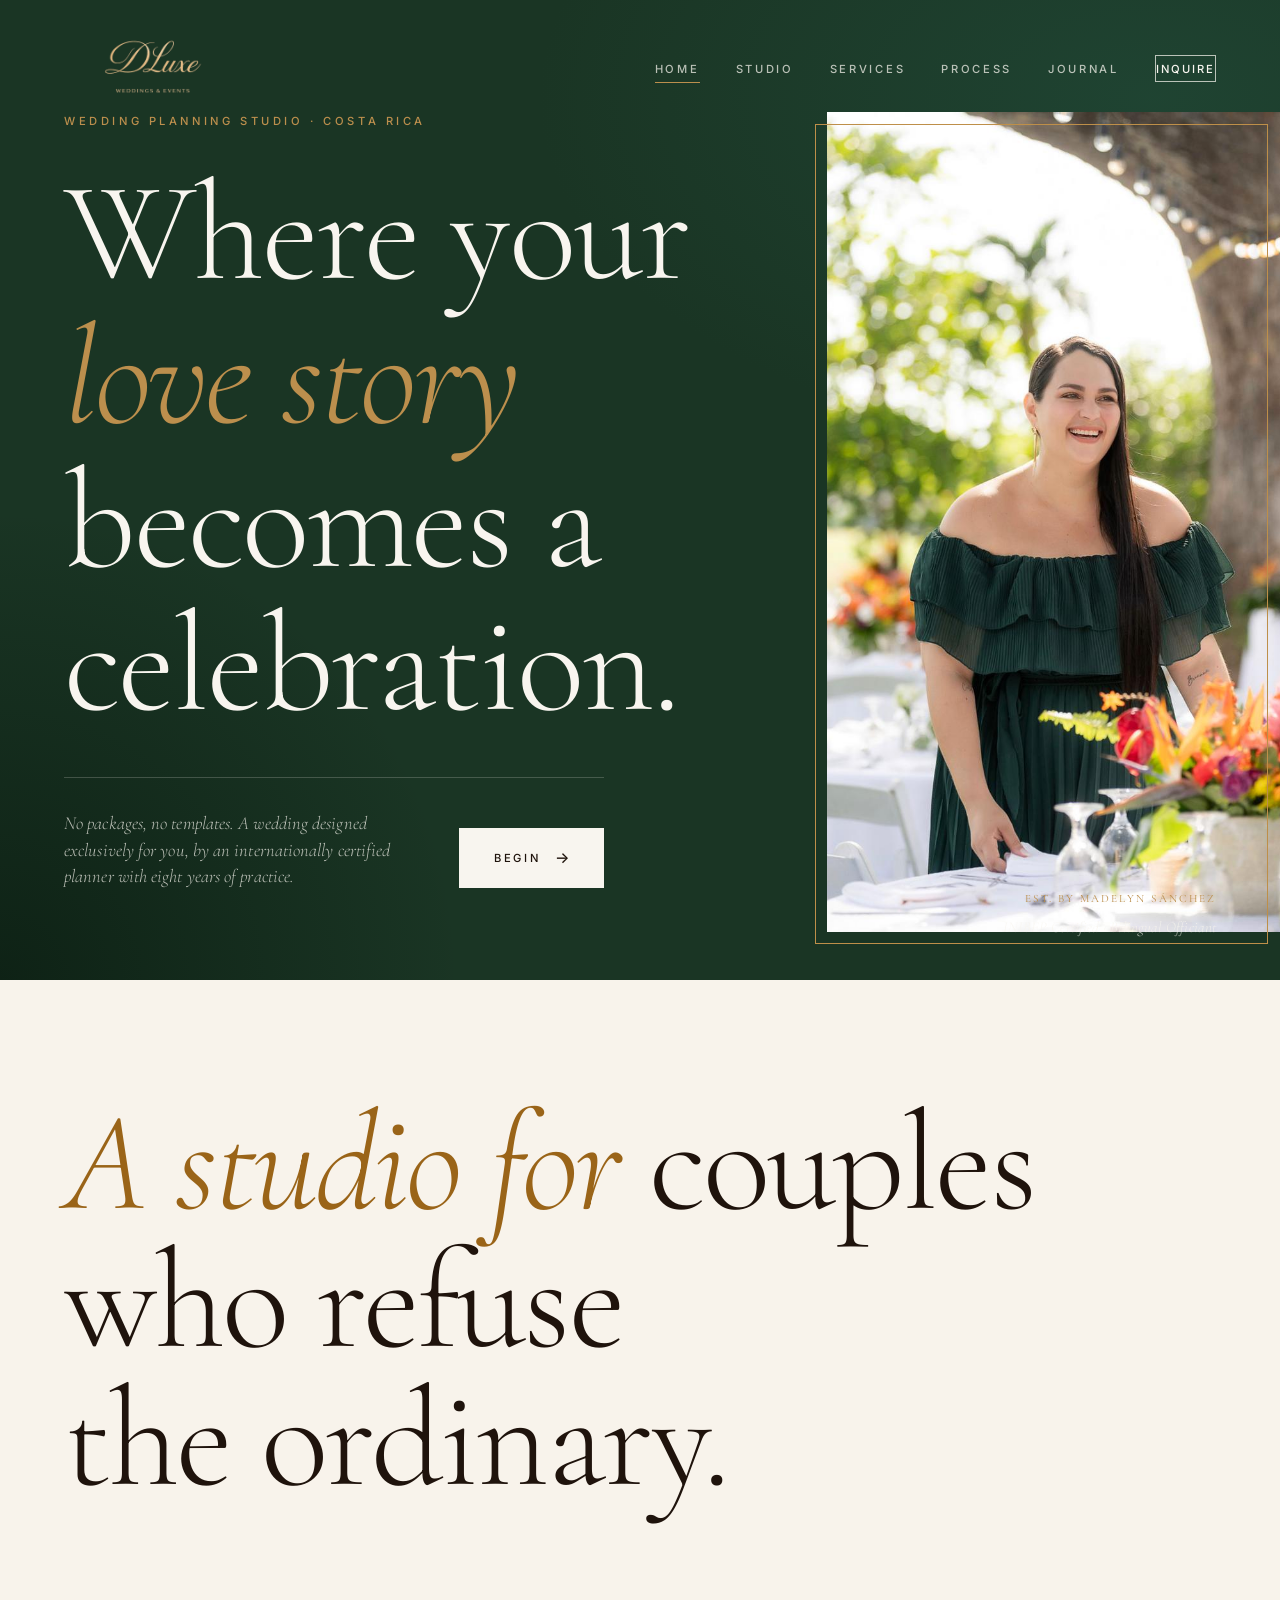
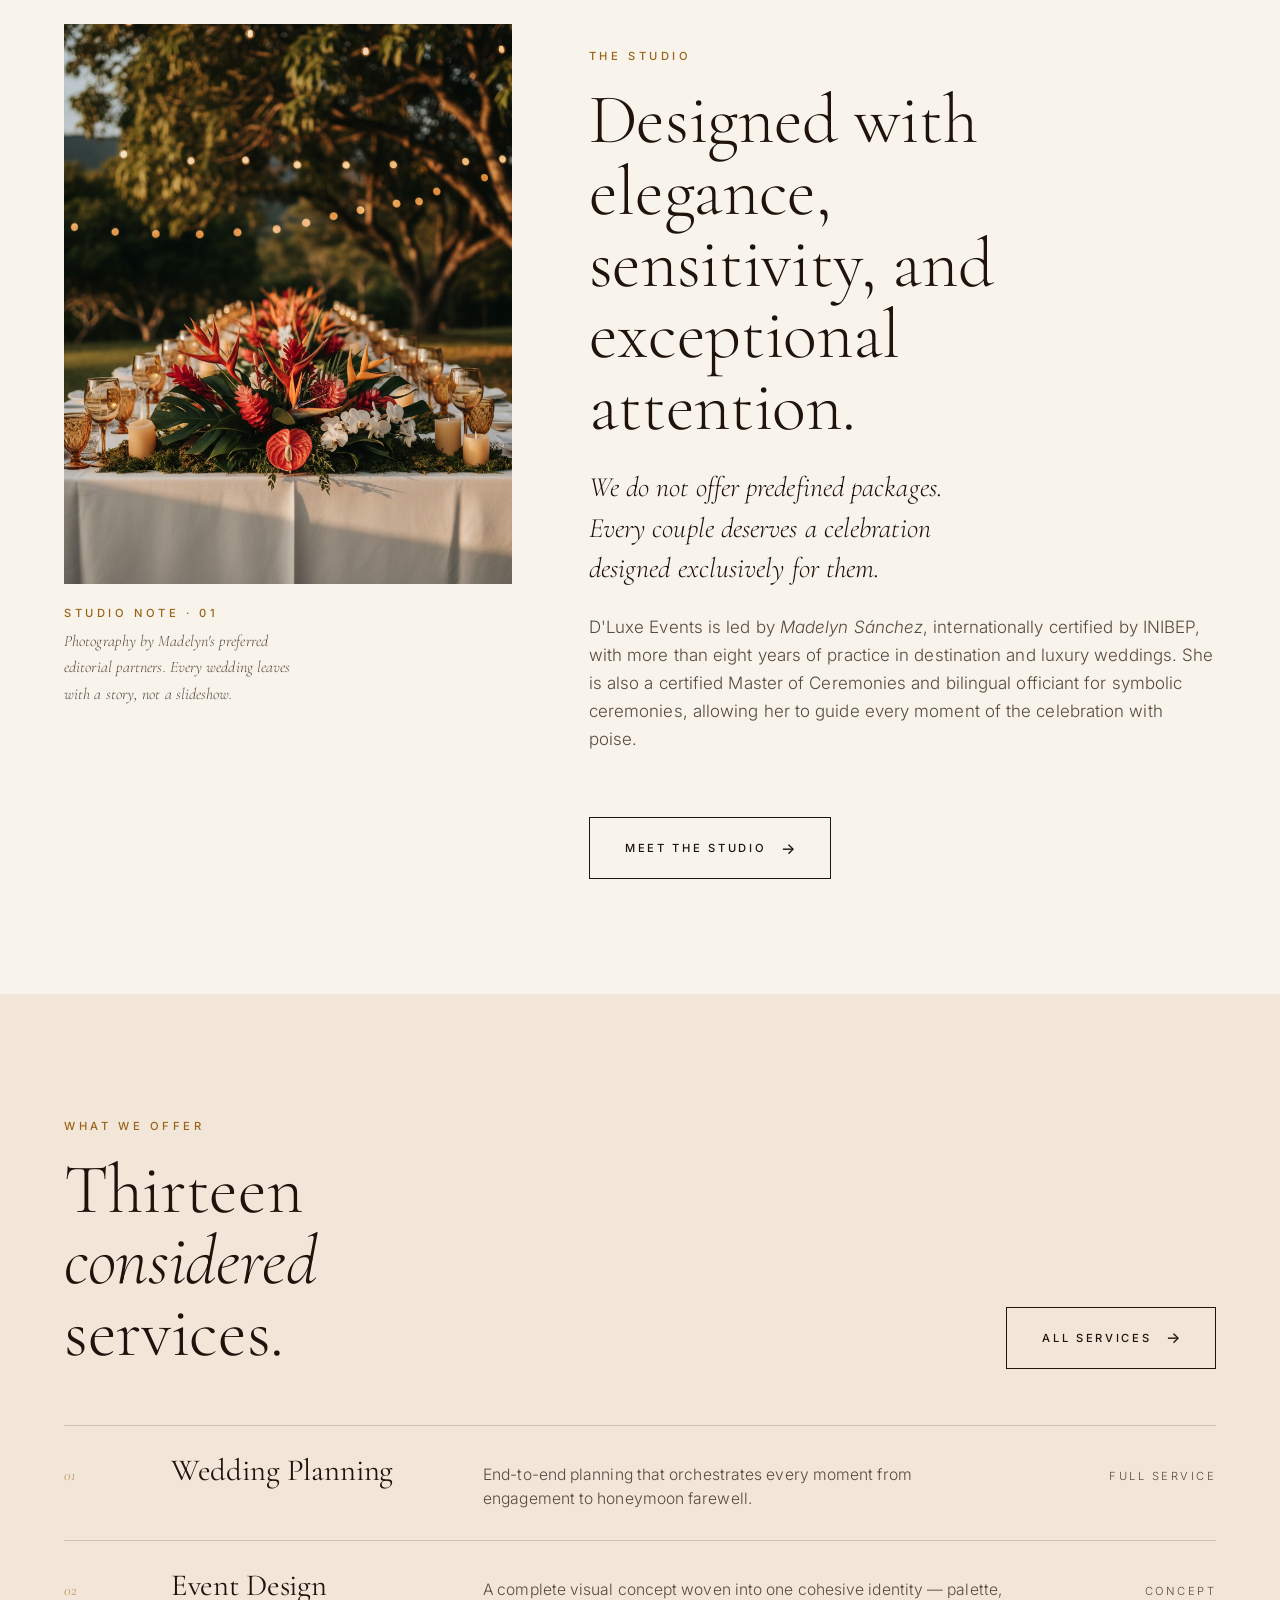
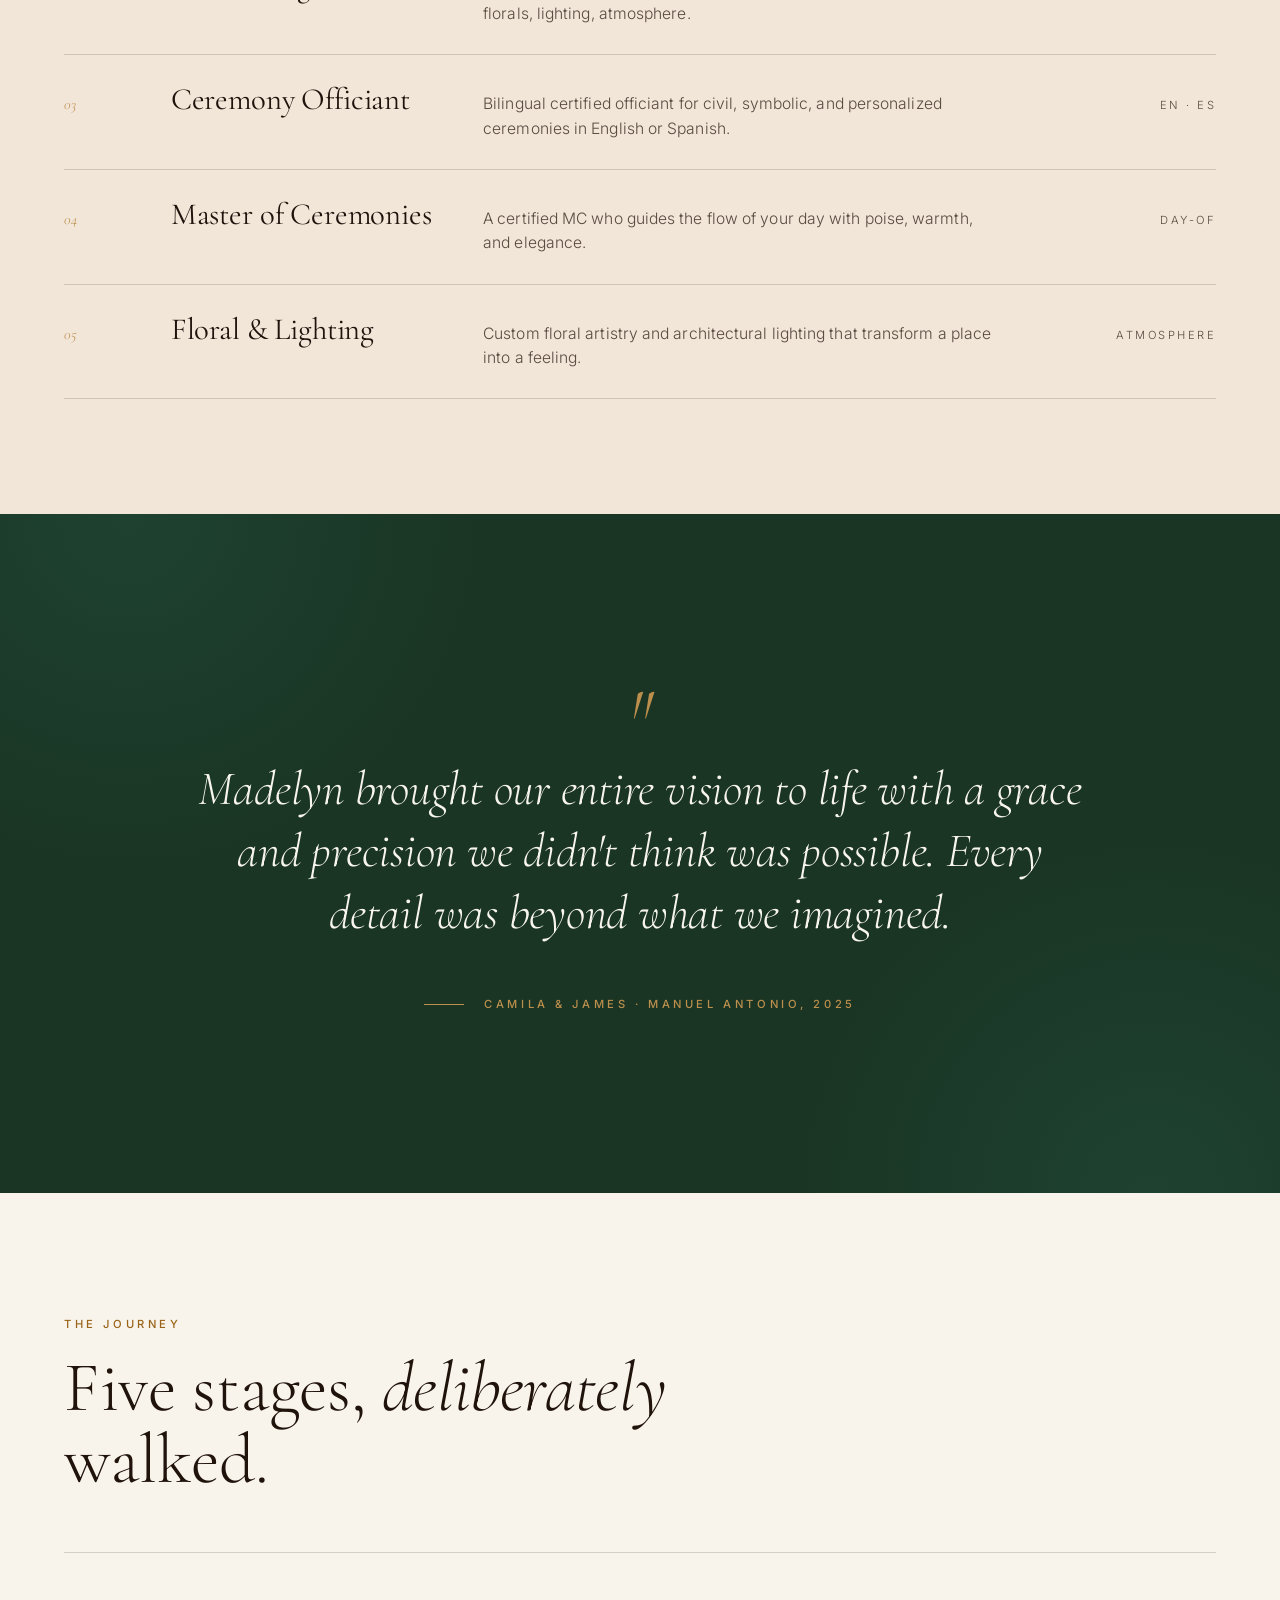
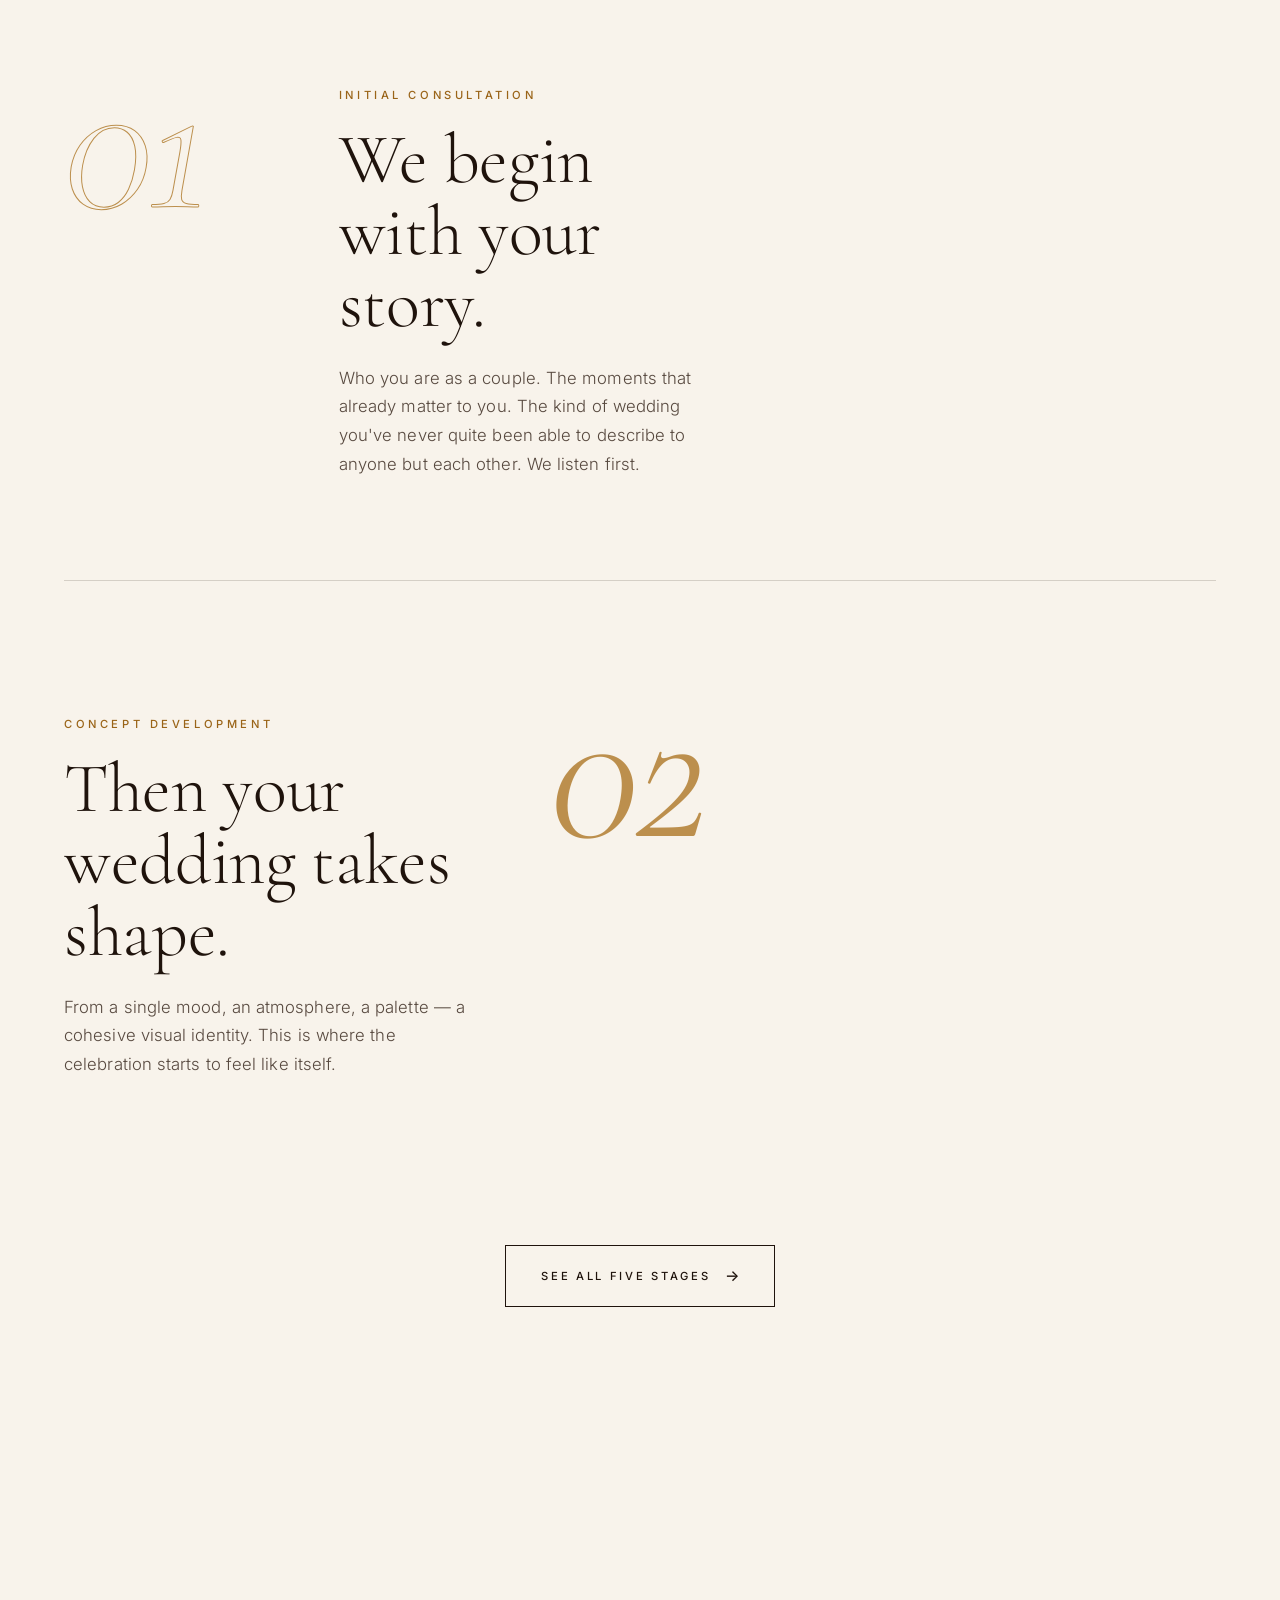
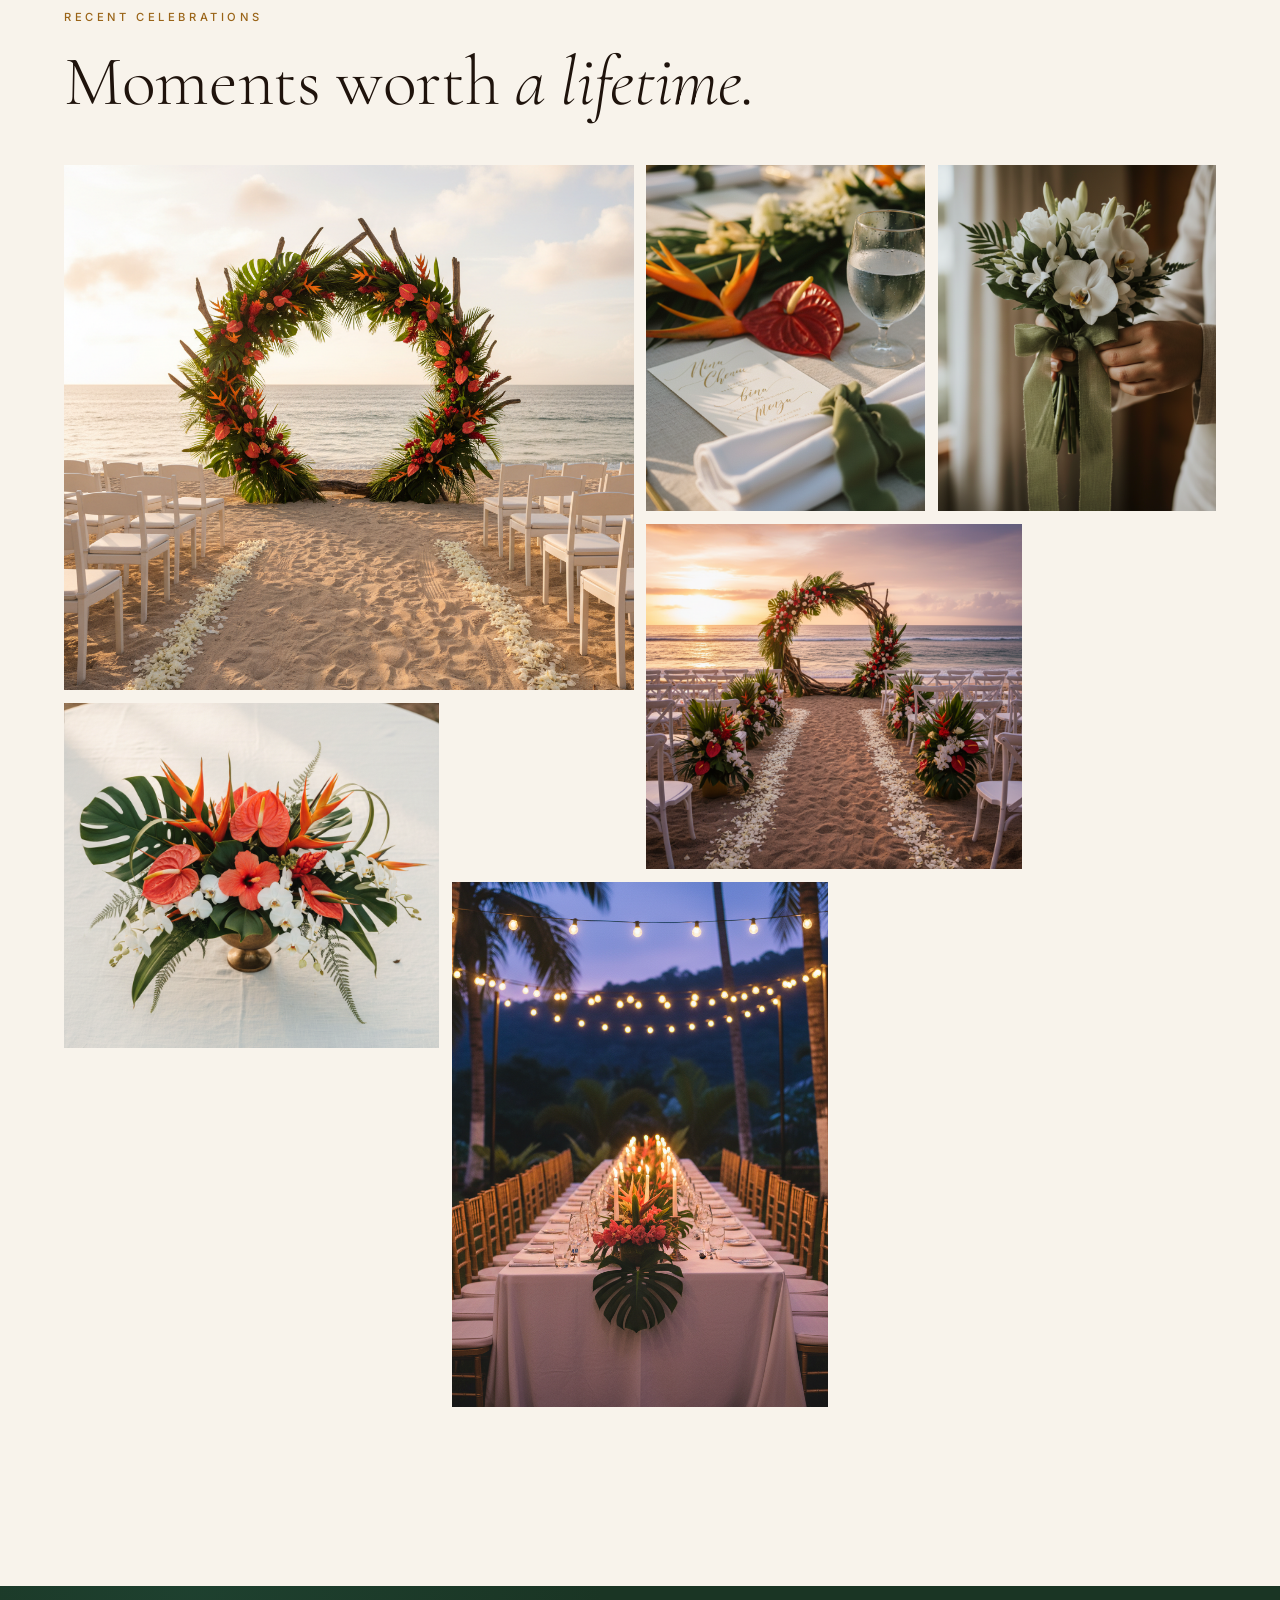
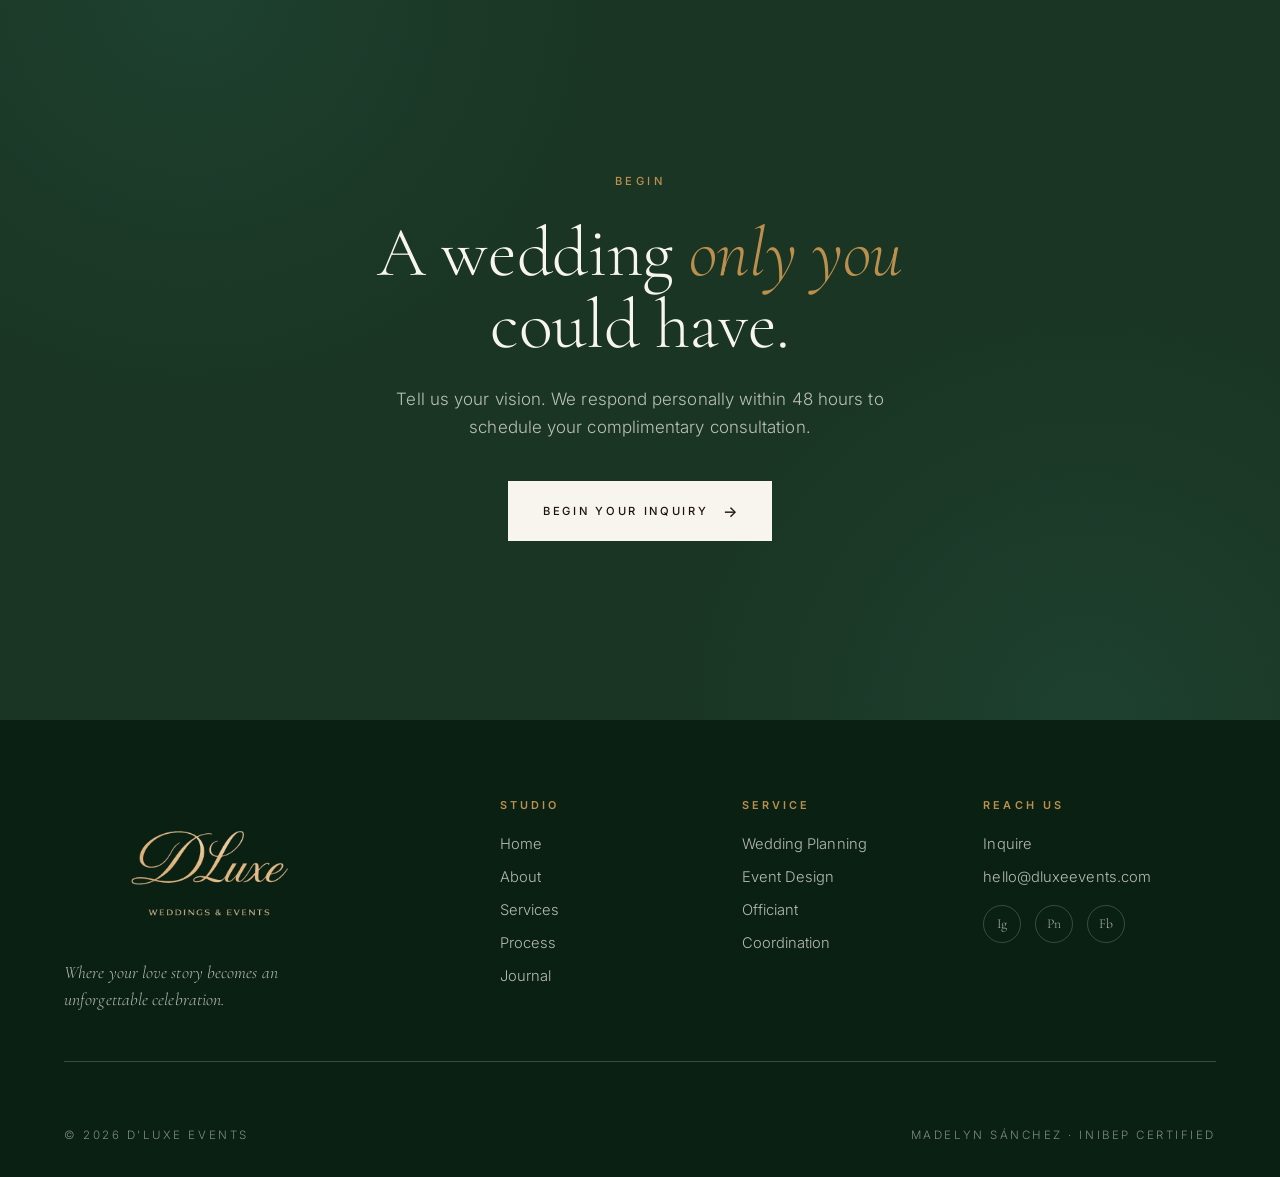
==== index.html @ 3a9f9d23 "Wire custom domain: dluxeevents.com - CNAME file directs GitHub Pages to serve at dluxeevents.com - " ====
<!DOCTYPE html>
<html lang="en">
<head>
<meta charset="UTF-8">
<meta name="viewport" content="width=device-width, initial-scale=1.0">
<title>D'Luxe Weddings & Events — A Wedding Planning Studio in Costa Rica</title>
<meta name="description" content="A bespoke wedding planning and event design studio led by Madelyn Sánchez. No packages. No templates. A celebration designed exclusively for you.">
<link rel="preconnect" href="https://fonts.googleapis.com">
<link rel="preconnect" href="https://fonts.gstatic.com" crossorigin>
<link href="https://fonts.googleapis.com/css2?family=Cormorant+Garamond:ital,wght@0,300;0,400;0,500;1,300;1,400;1,500&family=Inter:wght@300;400;500;600&display=swap" rel="stylesheet">
<link rel="stylesheet" href="assets/css/style.css">
<link rel="icon" type="image/png" href="assets/images/dluxe-icon-transparent.png">
<link rel="apple-touch-icon" href="assets/images/dluxe-icon-transparent.png">

<link rel="canonical" href="https://dluxeevents.com/">
<link rel="alternate" type="application/rss+xml" title="D'Luxe Weddings &amp; Events — Journal" href="feed.xml">

<meta property="og:type" content="website">
<meta property="og:site_name" content="D'Luxe Weddings & Events">
<meta property="og:title" content="D'Luxe Weddings & Events — Luxury Wedding Planning in Costa Rica">
<meta property="og:description" content="A bespoke wedding planning and event design studio in Costa Rica, led by Madelyn Sánchez. No packages. No templates. A celebration designed exclusively for you.">
<meta property="og:url" content="https://dluxeevents.com/">
<meta property="og:image" content="https://dluxeevents.com/assets/images/dluxe-mosaic-a-arch-wide.png">
<meta property="og:locale" content="en_US">

<meta name="twitter:card" content="summary_large_image">
<meta name="twitter:title" content="D'Luxe Weddings & Events — Costa Rica">
<meta name="twitter:description" content="A bespoke wedding planning and event design studio in Costa Rica, led by Madelyn Sánchez.">
<meta name="twitter:image" content="https://dluxeevents.com/assets/images/dluxe-mosaic-a-arch-wide.png">

<script type="application/ld+json">
{
  "@context": "https://schema.org",
  "@graph": [
    {
      "@type": ["Organization", "ProfessionalService"],
      "@id": "https://dluxeevents.com/#organization",
      "name": "D'Luxe Weddings & Events",
      "alternateName": "D'Luxe Events",
      "url": "https://dluxeevents.com/",
      "logo": {"@type": "ImageObject", "url": "https://dluxeevents.com/assets/images/dluxe-logo-transparent.png"},
      "image": "https://dluxeevents.com/assets/images/dluxe-mosaic-a-arch-wide.png",
      "description": "A luxury wedding planning and event design studio in Costa Rica, led by Madelyn Sánchez, internationally certified by INIBEP. Bespoke weddings designed individually.",
      "email": "hello@dluxeevents.com",
      "areaServed": [
        {"@type": "Country", "name": "Costa Rica"},
        {"@type": "Place", "name": "Manuel Antonio"},
        {"@type": "Place", "name": "Santa Teresa"},
        {"@type": "Place", "name": "Nosara"},
        {"@type": "Place", "name": "Tamarindo"},
        {"@type": "Place", "name": "Papagayo Peninsula"}
      ],
      "knowsLanguage": ["en", "es"],
      "founder": {"@id": "https://dluxeevents.com/about.html#madelyn"},
      "hasOfferCatalog": {
        "@type": "OfferCatalog",
        "name": "Wedding Services",
        "itemListElement": [
          {"@type": "Offer", "itemOffered": {"@type": "Service", "name": "Wedding Planning"}},
          {"@type": "Offer", "itemOffered": {"@type": "Service", "name": "Event Design"}},
          {"@type": "Offer", "itemOffered": {"@type": "Service", "name": "Ceremony Officiant", "availableLanguage": ["en", "es"]}},
          {"@type": "Offer", "itemOffered": {"@type": "Service", "name": "Master of Ceremonies"}},
          {"@type": "Offer", "itemOffered": {"@type": "Service", "name": "Floral Design"}},
          {"@type": "Offer", "itemOffered": {"@type": "Service", "name": "Lighting Design"}},
          {"@type": "Offer", "itemOffered": {"@type": "Service", "name": "Wedding Coordination"}}
        ]
      }
    },
    {
      "@type": "WebSite",
      "@id": "https://dluxeevents.com/#website",
      "url": "https://dluxeevents.com/",
      "name": "D'Luxe Weddings & Events",
      "publisher": {"@id": "https://dluxeevents.com/#organization"},
      "inLanguage": "en"
    },
    {
      "@type": "WebPage",
      "@id": "https://dluxeevents.com/#webpage",
      "url": "https://dluxeevents.com/",
      "name": "D'Luxe Weddings & Events — Luxury Wedding Planning in Costa Rica",
      "isPartOf": {"@id": "https://dluxeevents.com/#website"},
      "about": {"@id": "https://dluxeevents.com/#organization"},
      "primaryImageOfPage": "https://dluxeevents.com/assets/images/Madelyn%20at%20wedding.jpeg",
      "inLanguage": "en"
    }
  ]
}
</script>
</head>
<body>

<nav class="nav on-dark">
  <a href="index.html" class="brand" aria-label="D'Luxe Weddings &amp; Events — Home"><img src="assets/images/dluxe-logo-transparent.png" alt="D'Luxe Weddings &amp; Events"></a>
  <button class="nav-toggle" aria-label="Menu"><span></span><span></span><span></span></button>
  <ul class="nav-links">
    <li><a href="index.html" class="active">Home</a></li>
    <li><a href="about.html">Studio</a></li>
    <li><a href="services.html">Services</a></li>
    <li><a href="process.html">Process</a></li>
    <li><a href="journal/">Journal</a></li>
    <li><a href="contact.html" class="nav-cta">Inquire</a></li>
  </ul>
</nav>

<!-- ============== HERO ============== -->
<header class="hero">
  <div class="wrap hero-grid">
    <div class="hero-copy">
      <span class="eyebrow">Wedding Planning Studio · Costa Rica</span>
      <h1>Where your <span class="it">love story</span> becomes a celebration.</h1>
      <div class="hero-foot">
        <p class="lede">No packages, no templates. A wedding designed exclusively for you, by an internationally certified planner with eight years of practice.</p>
        <a href="contact.html" class="btn btn-bone">Begin</a>
      </div>
    </div>
    <div class="hero-image-wrap">
      <div class="hero-image" style="background-image: url('assets/images/Madelyn%20at%20wedding.jpeg');"></div>
    </div>
  </div>
  <div class="hero-meta">
    <strong>Est. by Madelyn Sánchez</strong>
    INIBEP Certified · Bilingual Officiant
  </div>
</header>

<!-- ============== OPENER · MARQUEE WORDMARK ============== -->
<section class="opener">
  <div class="wrap-wide r">
    <div class="markword"><span class="it">A studio for</span> couples who refuse the ordinary.</div>
  </div>
</section>

<!-- ============== INTRO · EDITORIAL SPLIT ============== -->
<section>
  <div class="wrap">
    <div class="editorial">
      <div class="r">
        <div class="editorial-img" style="background-image: url('assets/images/dluxe-editorial-tablescape-portrait.png');"></div>
        <div class="editorial-caption">
          <span class="eyebrow">Studio Note · 01</span>
          Photography by Madelyn's preferred editorial partners. Every wedding leaves with a story, not a slideshow.
        </div>
      </div>
      <div class="editorial-text r d1">
        <span class="eyebrow">The studio</span>
        <h2>Designed with elegance, sensitivity, and exceptional attention.</h2>
        <p class="lede">We do not offer predefined packages. Every couple deserves a celebration designed exclusively for them.</p>
        <p>D'Luxe Events is led by <em>Madelyn Sánchez</em>, internationally certified by INIBEP, with more than eight years of practice in destination and luxury weddings. She is also a certified Master of Ceremonies and bilingual officiant for symbolic ceremonies, allowing her to guide every moment of the celebration with poise.</p>
        <a href="about.html" class="btn btn-ghost mt-3">Meet The Studio</a>
      </div>
    </div>
  </div>
</section>

<!-- ============== SERVICES — EDITORIAL LIST ============== -->
<section class="bg-paper-deep">
  <div class="wrap">
    <div style="display:grid; grid-template-columns: 1fr auto; gap:2rem; align-items:end; margin-bottom: 3.5rem;" class="r">
      <div>
        <span class="eyebrow">What we offer</span>
        <h2 style="margin-top: 1rem; max-width: 14ch;">Thirteen <span class="it">considered</span> services.</h2>
      </div>
      <a href="services.html" class="btn btn-ghost">All Services</a>
    </div>

    <ul class="service-list r d1">
      <li class="service-row">
        <span class="service-num"></span>
        <span class="service-name">Wedding Planning</span>
        <span class="service-desc">End-to-end planning that orchestrates every moment from engagement to honeymoon farewell.</span>
        <span class="service-meta">Full Service</span>
      </li>
      <li class="service-row">
        <span class="service-num"></span>
        <span class="service-name">Event Design</span>
        <span class="service-desc">A complete visual concept woven into one cohesive identity — palette, florals, lighting, atmosphere.</span>
        <span class="service-meta">Concept</span>
      </li>
      <li class="service-row">
        <span class="service-num"></span>
        <span class="service-name">Ceremony Officiant</span>
        <span class="service-desc">Bilingual certified officiant for civil, symbolic, and personalized ceremonies in English or Spanish.</span>
        <span class="service-meta">EN · ES</span>
      </li>
      <li class="service-row">
        <span class="service-num"></span>
        <span class="service-name">Master of Ceremonies</span>
        <span class="service-desc">A certified MC who guides the flow of your day with poise, warmth, and elegance.</span>
        <span class="service-meta">Day-Of</span>
      </li>
      <li class="service-row">
        <span class="service-num"></span>
        <span class="service-name">Floral &amp; Lighting</span>
        <span class="service-desc">Custom floral artistry and architectural lighting that transform a place into a feeling.</span>
        <span class="service-meta">Atmosphere</span>
      </li>
    </ul>
  </div>
</section>

<!-- ============== PULL QUOTE ============== -->
<section class="pull">
  <div class="pull-inner r">
    <div class="pull-mark">"</div>
    <p class="pull-quote">Madelyn brought our entire vision to life with a grace and precision we didn't think was possible. Every detail was beyond what we imagined.</p>
    <span class="pull-attr">Camila &amp; James · Manuel Antonio, 2025</span>
  </div>
</section>

<!-- ============== PROCESS PREVIEW · ASYMMETRIC ============== -->
<section>
  <div class="wrap">
    <div class="r" style="margin-bottom: 3.5rem;">
      <span class="eyebrow">The journey</span>
      <h2 style="margin-top: 1rem; max-width: 18ch;">Five stages, <span class="it">deliberately</span> walked.</h2>
    </div>

    <div class="proc r">
      <div class="proc-num-side"><div class="proc-num">01</div></div>
      <div class="proc-text">
        <span class="eyebrow">Initial Consultation</span>
        <h2>We begin with your story.</h2>
        <p>Who you are as a couple. The moments that already matter to you. The kind of wedding you've never quite been able to describe to anyone but each other. We listen first.</p>
      </div>
    </div>
    <div class="proc flip r">
      <div class="proc-num-side"><div class="proc-num solid">02</div></div>
      <div class="proc-text">
        <span class="eyebrow">Concept Development</span>
        <h2>Then your wedding takes shape.</h2>
        <p>From a single mood, an atmosphere, a palette — a cohesive visual identity. This is where the celebration starts to feel like itself.</p>
      </div>
    </div>

    <div class="text-center" style="margin-top: 4rem;">
      <a href="process.html" class="btn btn-ghost">See All Five Stages</a>
    </div>
  </div>
</section>

<!-- ============== GALLERY · MOSAIC ============== -->
<section class="cine">
  <div class="wrap-wide">
    <div class="r" style="margin-bottom: 3rem;">
      <span class="eyebrow">Recent celebrations</span>
      <h2 style="margin-top: 1rem;">Moments worth <span class="it">a lifetime.</span></h2>
    </div>
    <div class="mosaic r d1">
      <div class="a" style="background-image: url('assets/images/dluxe-mosaic-a-arch-wide.png');"></div>
      <div class="b" style="background-image: url('assets/images/dluxe-mosaic-b-tablescape-detail.png');"></div>
      <div class="c" style="background-image: url('assets/images/dluxe-mosaic-c-ribbon-detail.png');"></div>
      <div class="d" style="background-image: url('assets/images/dluxe-mosaic-d-aisle-wide.png');"></div>
      <div class="e" style="background-image: url('assets/images/dluxe-mosaic-e-floral-overhead.png');"></div>
      <div class="f" style="background-image: url('assets/images/dluxe-mosaic-f-reception-twilight.png');"></div>
    </div>
  </div>
</section>

<!-- ============== CTA ============== -->
<section class="cta">
  <div class="cta-inner r">
    <span class="eyebrow on-moss">Begin</span>
    <h2 style="margin-top: 1.5rem;">A wedding <span class="it">only you</span> could have.</h2>
    <p>Tell us your vision. We respond personally within 48 hours to schedule your complimentary consultation.</p>
    <a href="contact.html" class="btn btn-bone">Begin Your Inquiry</a>
  </div>
</section>

<footer class="foot">
  <div class="wrap">
    <div class="foot-grid">
      <div>
        <div class="foot-mark"><img src="assets/images/dluxe-logo-transparent.png" alt="D'Luxe Weddings &amp; Events"></div>
        <p class="foot-tag">Where your love story becomes an unforgettable celebration.</p>
      </div>
      <div>
        <h4>Studio</h4>
        <ul>
          <li><a href="index.html">Home</a></li>
          <li><a href="about.html">About</a></li>
          <li><a href="services.html">Services</a></li>
          <li><a href="process.html">Process</a></li>
          <li><a href="journal/">Journal</a></li>
        </ul>
      </div>
      <div>
        <h4>Service</h4>
        <ul>
          <li><a href="services.html">Wedding Planning</a></li>
          <li><a href="services.html">Event Design</a></li>
          <li><a href="services.html">Officiant</a></li>
          <li><a href="services.html">Coordination</a></li>
        </ul>
      </div>
      <div>
        <h4>Reach Us</h4>
        <ul>
          <li><a href="contact.html">Inquire</a></li>
          <li><a href="mailto:hello@dluxeevents.com">hello@dluxeevents.com</a></li>
        </ul>
        <div class="socials">
          <a href="#" aria-label="Instagram">Ig</a>
          <a href="#" aria-label="Pinterest">Pn</a>
          <a href="#" aria-label="Facebook">Fb</a>
        </div>
      </div>
    </div>
    <div class="foot-bottom">
      <span>© 2026 D'Luxe Events</span>
      <span>Madelyn Sánchez · INIBEP Certified</span>
    </div>
  </div>
</footer>

<script src="assets/js/main.js"></script>
</body>
</html>
---- assets/css/style.css ----
/* ==========================================================
   D'LUXE WEDDINGS & EVENTS
   Editorial / Tropical-Luxe — protagonist: deep botanical moss
   See DESIGN.md for system rationale
   ========================================================== */

:root {
  /* Color (OKLCH, paper-tinted neutrals, no #000/#fff) */
  --moss:        oklch(0.30 0.045 155);
  --moss-deep:   oklch(0.22 0.038 155);
  --moss-tint:   oklch(0.30 0.045 155 / 0.08);
  --paper:       oklch(0.965 0.012 75);
  --paper-deep:  oklch(0.93 0.022 70);
  --paper-warm:  oklch(0.95 0.018 70);
  --ink:         oklch(0.20 0.025 50);
  --ink-soft:    oklch(0.42 0.025 55);
  --bone:        oklch(0.97 0.008 80);
  --bone-soft:   oklch(0.97 0.008 80 / 0.72);
  --brass:       oklch(0.68 0.10 75);
  --brass-deep:  oklch(0.55 0.11 70);
  --heliconia:   oklch(0.62 0.18 35);
  --hairline:    oklch(0.20 0.025 50 / 0.16);
  --hairline-on-moss: oklch(0.97 0.008 80 / 0.20);

  --font-display: 'Cormorant Garamond', 'Cormorant', Georgia, serif;
  --font-body:    'Inter', -apple-system, BlinkMacSystemFont, sans-serif;

  --shadow:      0 30px 80px -30px oklch(0.20 0.025 50 / 0.25);

  --pad-x:       clamp(1.5rem, 5vw, 5rem);
  --rhythm:      clamp(5rem, 9vw, 9rem);
  --rhythm-cine: clamp(8rem, 14vw, 14rem);
}

* { margin: 0; padding: 0; box-sizing: border-box; }
html { scroll-behavior: smooth; }
img, svg { display: block; max-width: 100%; height: auto; }

::selection { background: var(--moss); color: var(--bone); }

body {
  font-family: var(--font-body);
  font-size: 17px;
  line-height: 1.65;
  color: var(--ink);
  background: var(--paper);
  font-weight: 300;
  letter-spacing: 0.005em;
  overflow-x: hidden;
  -webkit-font-smoothing: antialiased;
  text-rendering: optimizeLegibility;
}

a { color: inherit; text-decoration: none; transition: color .35s ease; }
a:hover { color: var(--brass-deep); }

/* ========== Display type ========== */

.display, h1, h2, h3, h4 {
  font-family: var(--font-display);
  font-weight: 300;
  color: var(--ink);
  line-height: 1.02;
  letter-spacing: -0.005em;
}
h1 { font-size: clamp(3rem, 9vw, 8rem); font-weight: 300; }
h2 { font-size: clamp(2.25rem, 5.5vw, 4.75rem); }
h3 { font-size: clamp(1.5rem, 2.5vw, 2.1rem); font-weight: 400; line-height: 1.2; }

.display .it,
h1 .it, h2 .it { font-style: italic; font-weight: 300; }
.display .accent { color: var(--brass); }

.eyebrow {
  font-family: var(--font-body);
  font-size: 0.7rem;
  font-weight: 500;
  letter-spacing: 0.32em;
  text-transform: uppercase;
  color: var(--brass-deep);
  display: inline-block;
}
.eyebrow.on-moss { color: var(--brass); }

.lede {
  font-family: var(--font-display);
  font-size: clamp(1.25rem, 2.2vw, 1.75rem);
  font-style: italic;
  font-weight: 300;
  line-height: 1.45;
  color: var(--ink-soft);
  max-width: 30ch;
}

p { margin-bottom: 1rem; max-width: 65ch; }
p:last-child { margin-bottom: 0; }

.dropcap::first-letter {
  font-family: var(--font-display);
  font-style: italic;
  font-weight: 400;
  font-size: 5.2em;
  float: left;
  line-height: 0.85;
  padding: 0.18em 0.18em 0 0;
  color: var(--brass-deep);
}

/* ========== Layout primitives ========== */

.wrap        { max-width: 1280px; margin: 0 auto; padding: 0 var(--pad-x); }
.wrap-prose  { max-width: 720px; margin: 0 auto; padding: 0 var(--pad-x); }
.wrap-wide   { max-width: 1440px; margin: 0 auto; padding: 0 var(--pad-x); }

section { padding: var(--rhythm) 0; position: relative; }
section.cine { padding: var(--rhythm-cine) 0; }
section.tight { padding: clamp(3rem, 5vw, 4rem) 0; }

.bg-paper-deep { background: var(--paper-deep); }
.bg-paper-warm { background: var(--paper-warm); }
.bg-moss       { background: var(--moss); color: var(--bone); }
.bg-moss h1, .bg-moss h2, .bg-moss h3 { color: var(--bone); }

/* ========== Navigation ========== */

.nav {
  position: fixed;
  inset: 0 0 auto 0;
  z-index: 100;
  padding: 1.4rem var(--pad-x);
  display: flex;
  align-items: center;
  justify-content: space-between;
  gap: 2rem;
  transition: background .4s ease, padding .4s ease, color .4s ease;
}
.nav.scrolled {
  background: oklch(0.965 0.012 75 / 0.92);
  backdrop-filter: blur(18px) saturate(1.1);
  -webkit-backdrop-filter: blur(18px) saturate(1.1);
  padding: 1rem var(--pad-x);
  border-bottom: 1px solid var(--hairline);
}
.nav.on-dark:not(.scrolled) { color: var(--bone); }
.nav.on-dark:not(.scrolled) .brand { color: var(--bone); }
.nav.on-dark:not(.scrolled) .nav-links a { color: var(--bone-soft); }
.nav.on-dark:not(.scrolled) .nav-cta { color: var(--bone) !important; border-color: var(--bone-soft); }

.brand {
  font-family: var(--font-display);
  font-size: 1.15rem;
  font-weight: 400;
  letter-spacing: 0.22em;
  text-transform: uppercase;
  color: var(--ink);
  white-space: nowrap;
  display: inline-flex;
  align-items: center;
}
.brand .amp {
  color: var(--brass);
  font-style: italic;
  font-weight: 400;
  margin: 0 0.18em;
  letter-spacing: 0;
}
.brand img {
  height: 88px;
  width: auto;
  display: block;
  transition: height .35s ease, filter .35s ease;
}
.nav.scrolled .brand img { height: 72px; }
@media (max-width: 600px) {
  .brand img { height: 64px; }
  .nav.scrolled .brand img { height: 52px; }
}

.nav-links {
  list-style: none;
  display: flex;
  align-items: center;
  gap: 2.25rem;
}
.nav-links a {
  font-size: 0.7rem;
  font-weight: 500;
  letter-spacing: 0.24em;
  text-transform: uppercase;
  color: var(--ink-soft);
  position: relative;
  padding: .35rem 0;
}
.nav-links a:hover,
.nav-links a.active { color: var(--ink); }
.nav-links a.active::after {
  content: '';
  position: absolute;
  left: 0; right: 0; bottom: -2px;
  height: 1px; background: var(--brass);
}

.nav-cta {
  padding: .85rem 1.6rem;
  border: 1px solid var(--ink);
  color: var(--ink) !important;
  letter-spacing: 0.18em !important;
  transition: all .35s cubic-bezier(.16,1,.3,1);
}
.nav-cta:hover {
  background: var(--ink);
  color: var(--bone) !important;
  border-color: var(--ink);
}
.nav.on-dark:not(.scrolled) .nav-cta:hover { background: var(--bone); color: var(--ink) !important; }

.nav-toggle {
  display: none;
  background: none;
  border: none;
  cursor: pointer;
  width: 30px; height: 22px;
  position: relative;
  z-index: 110;
}
.nav-toggle span {
  position: absolute;
  left: 0; right: 0;
  height: 1.5px;
  background: currentColor;
  transition: all .3s ease;
}
.nav-toggle span:nth-child(1) { top: 4px; }
.nav-toggle span:nth-child(2) { top: 50%; transform: translateY(-50%); }
.nav-toggle span:nth-child(3) { bottom: 4px; }
.nav-toggle.open { color: var(--ink); }
.nav-toggle.open span:nth-child(1) { top: 50%; transform: translateY(-50%) rotate(45deg); }
.nav-toggle.open span:nth-child(2) { opacity: 0; }
.nav-toggle.open span:nth-child(3) { bottom: 50%; transform: translateY(50%) rotate(-45deg); }

/* Force ink colors on menu items when mobile menu is open
   (overrides .nav.on-dark:not(.scrolled) bone-soft colors that would
   render as white-on-paper inside the open menu) */
.nav-links.open a { color: var(--ink) !important; }
.nav-links.open .nav-cta { color: var(--ink) !important; border-color: var(--ink) !important; background: transparent !important; }
.nav-links.open .nav-cta:hover { background: var(--ink) !important; color: var(--bone) !important; }

@media (max-width: 880px) {
  .nav-toggle { display: block; }
  .nav-links {
    position: fixed;
    inset: 0;
    background: var(--paper);
    flex-direction: column;
    justify-content: center;
    align-items: flex-start;
    gap: 1.75rem;
    padding: 0 var(--pad-x);
    transform: translateX(100%);
    transition: transform .55s cubic-bezier(.16,1,.3,1);
  }
  .nav-links.open { transform: translateX(0); }
  .nav-links a { font-size: 1.5rem; letter-spacing: 0.04em; text-transform: none; font-family: var(--font-display); font-weight: 300; }
  .nav-links a.active::after { display: none; }
  .nav-cta { font-size: 0.7rem !important; letter-spacing: 0.18em !important; text-transform: uppercase !important; font-family: var(--font-body) !important; font-weight: 500 !important; }
}

/* ========== Buttons ========== */

.btn {
  display: inline-flex;
  align-items: center;
  gap: .9rem;
  padding: 1.1rem 2.2rem;
  font-family: var(--font-body);
  font-size: 0.7rem;
  font-weight: 500;
  letter-spacing: 0.24em;
  text-transform: uppercase;
  border: none;
  cursor: pointer;
  transition: all .4s cubic-bezier(.16,1,.3,1);
  position: relative;
}
.btn::after {
  content: '→';
  font-size: 0.95rem;
  letter-spacing: 0;
  transition: transform .35s cubic-bezier(.16,1,.3,1);
}
.btn:hover::after { transform: translateX(5px); }

.btn.no-arrow::after { display: none; }

.btn-primary { background: var(--ink); color: var(--bone); }
.btn-primary:hover { background: var(--moss); transform: translateY(-2px); box-shadow: var(--shadow); }

.btn-ghost   { background: transparent; color: var(--ink); border: 1px solid var(--ink); }
.btn-ghost:hover { background: var(--ink); color: var(--bone); transform: translateY(-2px); }

.btn-bone    { background: var(--bone); color: var(--ink); }
.btn-bone:hover { background: var(--brass); transform: translateY(-2px); }

.btn-ghost-bone { background: transparent; color: var(--bone); border: 1px solid var(--bone-soft); }
.btn-ghost-bone:hover { background: var(--bone); color: var(--ink); border-color: var(--bone); transform: translateY(-2px); }

/* ========== Hero ========== */

.hero {
  min-height: 100vh;
  display: flex;
  align-items: stretch;
  position: relative;
  background: var(--moss);
  color: var(--bone);
  padding: 7rem 0 3rem;
  overflow: hidden;
}
.hero::before {
  content: '';
  position: absolute;
  inset: 0;
  background:
    radial-gradient(ellipse 80% 60% at 90% 10%, oklch(0.40 0.06 165 / 0.5), transparent 60%),
    radial-gradient(ellipse 60% 80% at 0% 100%, oklch(0.18 0.03 155 / 0.6), transparent 60%);
  pointer-events: none;
}
.hero h1, .hero h2, .hero h3 { color: var(--bone); }

.hero-grid {
  flex: 1;
  display: grid;
  grid-template-columns: 7fr 5fr;
  gap: clamp(2rem, 5vw, 5rem);
  align-items: end;
  position: relative;
  z-index: 2;
}

.hero-copy { padding-bottom: 2vw; }
.hero-copy .eyebrow { color: var(--brass); margin-bottom: 2rem; display: block; }
.hero-copy h1 {
  font-size: clamp(3.5rem, 11vw, 10rem);
  letter-spacing: -0.015em;
  margin-bottom: 2.5rem;
}
.hero-copy h1 .it { font-style: italic; color: var(--brass); }

.hero-foot {
  display: flex;
  align-items: center;
  gap: 2rem;
  flex-wrap: wrap;
  margin-top: 2rem;
  padding-top: 2rem;
  border-top: 1px solid var(--hairline-on-moss);
  max-width: 540px;
}
.hero-foot .lede {
  color: var(--bone-soft);
  font-size: 1.15rem;
  flex: 1;
  min-width: 240px;
  max-width: none;
}

.hero-image-wrap {
  position: relative;
  align-self: stretch;
  display: flex;
  align-items: stretch;
  justify-content: flex-end;
}
.hero-image {
  width: 100%;
  max-width: 540px;
  aspect-ratio: 4/5.4;
  background: linear-gradient(180deg, oklch(0.50 0.04 80), oklch(0.30 0.05 60));
  background-size: cover;
  background-position: center;
  position: relative;
  margin-right: calc(-1 * var(--pad-x));
  filter: saturate(1.05);
}
.hero-image::after {
  content: '';
  position: absolute;
  left: -12px; top: 12px;
  right: 12px; bottom: -12px;
  border: 1px solid var(--brass);
  pointer-events: none;
}

.hero-meta {
  position: absolute;
  bottom: 2.5rem;
  right: var(--pad-x);
  text-align: right;
  font-family: var(--font-display);
  font-style: italic;
  font-size: 0.95rem;
  color: var(--bone-soft);
  z-index: 3;
}
.hero-meta strong { color: var(--brass); font-weight: 400; font-style: normal; letter-spacing: 0.18em; text-transform: uppercase; font-size: 0.7rem; display: block; margin-bottom: .35rem; }

@media (max-width: 1024px) {
  .hero { padding: 9rem 0 4rem; }
  .hero-grid { grid-template-columns: 1fr; gap: 3rem; align-items: start; }
  .hero-image { max-width: 100%; margin-right: 0; }
  .hero-meta { position: static; text-align: left; padding: 1rem var(--pad-x) 0; }
}

/* ========== Marquee section opener ========== */

.opener {
  padding: var(--rhythm) 0 0;
}
.opener .markword {
  font-family: var(--font-display);
  font-weight: 300;
  font-size: clamp(2.75rem, 11vw, 9rem);
  line-height: 0.98;
  letter-spacing: -0.02em;
  color: var(--ink);
  margin-bottom: 0;
  max-width: 16ch;
  text-wrap: balance;
}
.opener .markword .it { font-style: italic; color: var(--brass-deep); }
.opener .markword.on-moss { color: var(--bone); }
.opener .markword.on-moss .it { color: var(--brass); }

/* ========== Editorial split ========== */

.editorial {
  display: grid;
  grid-template-columns: 5fr 7fr;
  gap: clamp(2rem, 6vw, 6rem);
  align-items: start;
}
.editorial.flip   { grid-template-columns: 7fr 5fr; }
.editorial.even   { grid-template-columns: 1fr 1fr; }
.editorial-img {
  aspect-ratio: 4/5;
  background-size: cover;
  background-position: center;
  filter: saturate(1.05);
}
.editorial-img.tall { aspect-ratio: 3/4.5; }
.editorial-img.wide { aspect-ratio: 5/4; }
.editorial-text { padding-top: 1rem; }
.editorial-text h2 { margin: 1rem 0 1.5rem; max-width: 14ch; }
.editorial-text p { color: var(--ink-soft); }
.editorial-text .lede { margin-bottom: 1.5rem; color: var(--ink); }

.editorial-caption {
  margin-top: 1.25rem;
  font-family: var(--font-display);
  font-style: italic;
  font-size: 1rem;
  color: var(--ink-soft);
  max-width: 36ch;
}
.editorial-caption .eyebrow { display: block; margin-bottom: .35rem; font-style: normal; }

@media (max-width: 1024px) {
  .editorial, .editorial.flip, .editorial.even { grid-template-columns: 1fr; gap: 2.5rem; }
}

/* ========== Services — editorial list, NOT card grid ========== */

.service-list {
  list-style: none;
  border-top: 1px solid var(--hairline);
  counter-reset: svc;
}
.service-row {
  display: grid;
  grid-template-columns: 0.8fr 3fr 6fr 1.5fr;
  gap: 2rem;
  align-items: baseline;
  padding: 1.75rem 0;
  border-bottom: 1px solid var(--hairline);
  transition: background .3s ease, padding .35s cubic-bezier(.16,1,.3,1);
  counter-increment: svc;
  cursor: default;
}
.service-row:hover {
  background: var(--moss-tint);
  padding-left: 1.5rem;
  padding-right: 1.5rem;
}
.service-num {
  font-family: var(--font-display);
  font-size: 0.95rem;
  color: var(--brass);
  font-style: italic;
}
.service-num::before { content: counter(svc, decimal-leading-zero); }
.service-name {
  font-family: var(--font-display);
  font-size: clamp(1.5rem, 2.4vw, 2.1rem);
  font-weight: 400;
  color: var(--ink);
  letter-spacing: -0.005em;
  line-height: 1.1;
}
.service-row:hover .service-name { font-style: italic; }
.service-desc {
  color: var(--ink-soft);
  font-size: 0.98rem;
  line-height: 1.55;
  max-width: 52ch;
}
.service-meta {
  font-family: var(--font-body);
  font-size: 0.7rem;
  letter-spacing: 0.22em;
  text-transform: uppercase;
  color: var(--ink-soft);
  text-align: right;
}

@media (max-width: 800px) {
  .service-row { grid-template-columns: auto 1fr; gap: 1rem; padding: 1.5rem 0; }
  .service-row:hover { padding-left: 0; padding-right: 0; }
  .service-num { grid-row: 1; }
  .service-name { grid-row: 1; grid-column: 2; }
  .service-desc { grid-column: 1 / -1; font-size: 0.92rem; }
  .service-meta { display: none; }
}

/* ========== Process — editorial spread, NOT timeline cards ========== */

.proc {
  display: grid;
  grid-template-columns: 0.7fr 1.3fr 1.4fr;
  gap: clamp(2rem, 5vw, 4.5rem);
  padding: clamp(4rem, 8vw, 7rem) 0;
  align-items: start;
  border-top: 1px solid var(--hairline);
}
.proc:last-child { border-bottom: 1px solid var(--hairline); }
.proc.flip { grid-template-columns: 1.4fr 1.3fr 0.7fr; }
.proc.flip .proc-num-side { order: 3; }
.proc.flip .proc-text     { order: 2; }
.proc.flip .proc-image    { order: 1; }

.proc-image {
  aspect-ratio: 3/4;
  background-size: cover;
  background-position: center;
  filter: saturate(1.05);
  align-self: stretch;
  min-height: 380px;
}

.proc-num-side {
  position: sticky;
  top: 7rem;
}
.proc-num {
  font-family: var(--font-display);
  font-style: italic;
  font-weight: 300;
  font-size: clamp(7rem, 16vw, 14rem);
  line-height: 0.85;
  color: transparent;
  -webkit-text-stroke: 1px var(--brass);
  letter-spacing: -0.02em;
}
.proc-num.solid {
  -webkit-text-stroke: 0;
  color: var(--brass);
}
.proc-text { padding-top: 1.5rem; }
.proc-text .eyebrow { margin-bottom: 1.25rem; }
.proc-text h2 { margin-bottom: 1.5rem; max-width: 16ch; }
.proc-text p { color: var(--ink-soft); font-size: 1.05rem; line-height: 1.7; max-width: 52ch; }

@media (max-width: 1024px) {
  .proc, .proc.flip { grid-template-columns: 1fr; gap: 1.5rem; padding: 3.5rem 0; }
  .proc-num-side, .proc.flip .proc-num-side { order: 1; }
  .proc-image,    .proc.flip .proc-image    { order: 2; aspect-ratio: 4/3; min-height: auto; }
  .proc-text,     .proc.flip .proc-text     { order: 3; }
  .proc-num-side { position: static; }
  .proc-num { font-size: clamp(5rem, 22vw, 9rem); }
}

/* ========== Pull quote (full-bleed moss) ========== */

.pull {
  background: var(--moss);
  color: var(--bone);
  text-align: center;
  padding: var(--rhythm-cine) var(--pad-x);
  position: relative;
  overflow: hidden;
}
.pull::before, .pull::after {
  content: '';
  position: absolute;
  width: 60vw; height: 60vw;
  border-radius: 50%;
  background: radial-gradient(circle, oklch(0.40 0.06 165 / 0.45), transparent 65%);
  pointer-events: none;
}
.pull::before { top: -30vw; left: -20vw; }
.pull::after  { bottom: -30vw; right: -20vw; }

.pull-inner {
  position: relative;
  z-index: 2;
  max-width: 900px;
  margin: 0 auto;
}
.pull-mark {
  font-family: var(--font-display);
  font-style: italic;
  font-size: 5rem;
  line-height: 0.6;
  color: var(--brass);
  margin-bottom: 1rem;
}
.pull-quote {
  font-family: var(--font-display);
  font-style: italic;
  font-weight: 300;
  font-size: clamp(1.75rem, 4vw, 3rem);
  line-height: 1.3;
  color: var(--bone);
  margin-bottom: 2.5rem;
  letter-spacing: -0.005em;
}
.pull-attr {
  font-size: 0.7rem;
  font-weight: 500;
  letter-spacing: 0.32em;
  text-transform: uppercase;
  color: var(--brass);
  display: inline-flex;
  align-items: center;
  gap: 1.25rem;
}
.pull-attr::before {
  content: '';
  width: 40px;
  height: 1px;
  background: var(--brass);
}

/* ========== Gallery — asymmetric mosaic ========== */

.mosaic {
  display: grid;
  grid-template-columns: repeat(12, 1fr);
  grid-auto-rows: clamp(140px, 13vw, 200px);
  gap: clamp(0.5rem, 1vw, 1rem);
}
.mosaic > div {
  background-size: cover;
  background-position: center;
  filter: saturate(1.05);
  transition: filter .5s ease, transform .6s cubic-bezier(.16,1,.3,1);
  overflow: hidden;
}
.mosaic > div:hover { filter: saturate(1.15) brightness(1.05); }
.mosaic .a { grid-column: span 6; grid-row: span 3; }
.mosaic .b { grid-column: span 3; grid-row: span 2; }
.mosaic .c { grid-column: span 3; grid-row: span 2; }
.mosaic .d { grid-column: span 4; grid-row: span 2; }
.mosaic .e { grid-column: span 4; grid-row: span 2; }
.mosaic .f { grid-column: span 4; grid-row: span 3; }

@media (max-width: 800px) {
  .mosaic { grid-template-columns: repeat(6, 1fr); grid-auto-rows: clamp(140px, 26vw, 200px); }
  .mosaic .a { grid-column: span 6; grid-row: span 2; }
  .mosaic .b, .mosaic .c { grid-column: span 3; grid-row: span 2; }
  .mosaic .d, .mosaic .e, .mosaic .f { grid-column: span 6; grid-row: span 2; }
}
@media (max-width: 600px) {
  .mosaic { grid-template-columns: repeat(6, 1fr); grid-auto-rows: clamp(180px, 60vw, 320px); }
  .mosaic > div { grid-column: span 6 !important; grid-row: span 1 !important; }
}

/* ========== Page header (inner pages) ========== */

.page-head {
  padding: 11rem 0 4.5rem;
  background: var(--paper);
  position: relative;
}
.page-head .crumb {
  font-size: 0.68rem;
  letter-spacing: 0.28em;
  text-transform: uppercase;
  color: var(--ink-soft);
  margin-bottom: 2rem;
}
.page-head .crumb a { color: var(--brass-deep); }
.page-head h1 {
  font-size: clamp(3.5rem, 11vw, 9.5rem);
  margin-bottom: 1.25rem;
  letter-spacing: -0.015em;
}
.page-head h1 .it { font-style: italic; color: var(--brass-deep); }
.page-head .lede { max-width: 36ch; }

/* ========== Form (Contact) ========== */

.letter {
  max-width: 760px;
  margin: 0 auto;
  padding: 0 var(--pad-x);
}
.letter .open {
  font-family: var(--font-display);
  font-size: clamp(1.4rem, 2.4vw, 1.85rem);
  font-style: italic;
  color: var(--ink);
  margin-bottom: 3.5rem;
  line-height: 1.45;
  max-width: 32ch;
}
.fset {
  border: none;
  padding: 2rem 0;
  border-top: 1px solid var(--hairline);
  margin: 0;
}
.fset:first-of-type { border-top: 0; padding-top: 0; }
.fset legend {
  font-family: var(--font-display);
  font-size: 1.5rem;
  font-style: italic;
  color: var(--brass-deep);
  margin-bottom: 2rem;
  padding: 0;
}
.frow {
  display: grid;
  grid-template-columns: 1fr 1fr;
  gap: 3rem;
  margin-bottom: 1.5rem;
}
.frow.single { grid-template-columns: 1fr; }
@media (max-width: 600px) { .frow { grid-template-columns: 1fr; gap: 1.5rem; } }

.field { display: flex; flex-direction: column; gap: 0.4rem; }
.field label {
  font-family: var(--font-display);
  font-style: italic;
  font-size: 0.95rem;
  color: var(--ink-soft);
  font-weight: 400;
}
.field input,
.field select,
.field textarea {
  font-family: var(--font-body);
  font-size: 1rem;
  font-weight: 300;
  padding: 0.75rem 0;
  background: transparent;
  border: none;
  border-bottom: 1px solid var(--hairline);
  color: var(--ink);
  width: 100%;
  transition: border-color .3s ease;
}
.field textarea { resize: vertical; min-height: 90px; line-height: 1.6; }
.field input:focus,
.field select:focus,
.field textarea:focus {
  outline: none;
  border-bottom-color: var(--brass);
}
.field input::placeholder, .field textarea::placeholder {
  color: oklch(0.42 0.025 55 / 0.5);
  font-weight: 300;
}

.send {
  margin-top: 3rem;
  display: flex;
  align-items: center;
  gap: 2rem;
  flex-wrap: wrap;
  padding-top: 2rem;
  border-top: 1px solid var(--hairline);
}
.send .note {
  font-family: var(--font-display);
  font-style: italic;
  color: var(--ink-soft);
  font-size: 1rem;
}

.form-success {
  display: none;
  margin-top: 2.5rem;
  padding: 2.5rem 0;
  border-top: 1px solid var(--brass);
}
.form-success.show { display: block; }
.form-success h3 {
  color: var(--brass-deep);
  font-style: italic;
  margin-bottom: .75rem;
}
.form-success p { color: var(--ink-soft); }

.signoff {
  text-align: center;
  margin-top: 5rem;
  padding-top: 3rem;
  border-top: 1px solid var(--hairline);
}
.signoff p {
  margin: 0 auto 1rem;
  max-width: 60ch;
  font-family: var(--font-display);
  font-style: italic;
  color: var(--ink-soft);
}
.signoff .sig {
  margin-top: 1.5rem;
  font-size: 0.7rem;
  letter-spacing: 0.32em;
  text-transform: uppercase;
  color: var(--brass-deep);
}

/* ========== CTA band ========== */

.cta {
  background: var(--moss);
  color: var(--bone);
  padding: var(--rhythm-cine) 0;
  text-align: center;
  position: relative;
  overflow: hidden;
}
.cta::before, .cta::after {
  content: '';
  position: absolute;
  width: 70vw; height: 70vw;
  border-radius: 50%;
  background: radial-gradient(circle, oklch(0.40 0.06 165 / 0.4), transparent 65%);
  pointer-events: none;
}
.cta::before { top: -35vw; left: -20vw; }
.cta::after  { bottom: -35vw; right: -20vw; }
.cta-inner { position: relative; z-index: 2; padding: 0 var(--pad-x); }
.cta h2 { color: var(--bone); margin-bottom: 1.5rem; max-width: 18ch; margin-inline: auto; }
.cta h2 .it { color: var(--brass); font-style: italic; }
.cta p { color: var(--bone-soft); max-width: 56ch; margin: 0 auto 2.5rem; }

/* ========== Footer ========== */

.foot {
  background: var(--moss-deep);
  color: var(--bone-soft);
  padding: 5rem 0 2rem;
  font-size: 0.92rem;
}
.foot-grid {
  display: grid;
  grid-template-columns: 2fr 1fr 1fr 1.2fr;
  gap: 3rem;
  margin-bottom: 4rem;
  padding-bottom: 3rem;
  border-bottom: 1px solid var(--hairline-on-moss);
}
@media (max-width: 800px) { .foot-grid { grid-template-columns: 1fr 1fr; gap: 2.5rem; } }
@media (max-width: 480px) { .foot-grid { grid-template-columns: 1fr; gap: 2rem; margin-bottom: 2.5rem; padding-bottom: 2rem; } .foot-mark { font-size: 1.25rem; letter-spacing: 0.18em; } }

.foot h4 {
  font-family: var(--font-body);
  color: var(--brass);
  font-size: 0.68rem;
  font-weight: 600;
  letter-spacing: 0.28em;
  text-transform: uppercase;
  margin-bottom: 1.25rem;
}
.foot ul { list-style: none; }
.foot ul li { margin-bottom: .55rem; }
.foot a:hover { color: var(--brass); }
.foot-mark {
  font-family: var(--font-display);
  font-size: 1.5rem;
  letter-spacing: 0.22em;
  text-transform: uppercase;
  color: var(--bone);
  margin-bottom: 1rem;
}
.foot-mark .amp { color: var(--brass); font-style: italic; margin: 0 .15em; letter-spacing: 0; }
.foot-mark img { height: 144px; width: auto; display: block; }
@media (max-width: 480px) { .foot-mark img { height: 110px; } }
.foot-tag {
  font-family: var(--font-display);
  font-style: italic;
  font-size: 1.1rem;
  color: var(--bone-soft);
  max-width: 30ch;
  line-height: 1.5;
}
.foot-bottom {
  display: flex;
  justify-content: space-between;
  align-items: center;
  flex-wrap: wrap;
  gap: 1rem;
  font-size: 0.72rem;
  letter-spacing: 0.22em;
  text-transform: uppercase;
  color: oklch(0.97 0.008 80 / 0.5);
}
.socials { display: flex; gap: .85rem; margin-top: 1rem; }
.socials a {
  width: 38px; height: 38px;
  display: grid; place-items: center;
  border: 1px solid var(--hairline-on-moss);
  font-family: var(--font-display);
  font-size: 0.85rem;
  letter-spacing: 0;
  border-radius: 50%;
  transition: all .3s ease;
}
.socials a:hover {
  border-color: var(--brass);
  color: var(--brass);
}

/* ========== Reveal animations ========== */

.r {
  opacity: 0;
  transform: translateY(24px);
  transition: opacity .9s cubic-bezier(.16,1,.3,1), transform .9s cubic-bezier(.16,1,.3,1);
}
.r.in { opacity: 1; transform: none; }
.r.d1 { transition-delay: 0.08s; }
.r.d2 { transition-delay: 0.16s; }
.r.d3 { transition-delay: 0.24s; }

@keyframes fadeUp {
  from { opacity: 0; transform: translateY(24px); }
  to   { opacity: 1; transform: none; }
}
.hero-copy > * { animation: fadeUp 1.1s cubic-bezier(.16,1,.3,1) backwards; }
.hero-copy > *:nth-child(1) { animation-delay: .15s; }
.hero-copy > *:nth-child(2) { animation-delay: .35s; }
.hero-copy > *:nth-child(3) { animation-delay: .55s; }
.hero-copy > *:nth-child(4) { animation-delay: .75s; }
.hero-image-wrap { animation: fadeUp 1.4s .4s cubic-bezier(.16,1,.3,1) backwards; }

/* ========== Utilities ========== */

.text-center { text-align: center; }
.mt-2 { margin-top: 2rem; }
.mt-3 { margin-top: 3rem; }
.mt-5 { margin-top: 5rem; }

@media (prefers-reduced-motion: reduce) {
  *, *::before, *::after {
    animation-duration: 0.01ms !important;
    transition-duration: 0.01ms !important;
  }
}

/* ==========================================================
   JOURNAL — listing + post layouts
   Editorial, NOT a card grid. Asymmetric image / text splits.
   ========================================================== */

.journal-list {
  list-style: none;
  display: flex;
  flex-direction: column;
  gap: clamp(3rem, 6vw, 5rem);
}

.journal-card {
  border-top: 1px solid var(--hairline);
  padding-top: clamp(2.5rem, 5vw, 4rem);
}
.journal-card:first-child { border-top: 0; padding-top: 0; }

.journal-card-link {
  display: grid;
  grid-template-columns: 5fr 7fr;
  gap: clamp(2rem, 5vw, 5rem);
  align-items: center;
  color: inherit;
  transition: opacity .35s ease;
}
.journal-card-link:hover { color: inherit; }
.journal-card-link:hover .journal-card-title { color: var(--brass-deep); }
.journal-card-link:hover .journal-card-img { filter: saturate(1.15) brightness(1.03); }

.journal-card-img {
  aspect-ratio: 4/5;
  background-size: cover;
  background-position: center;
  filter: saturate(1.05);
  transition: filter .5s ease;
}

.journal-card-body { padding: 0.5rem 0; }
.journal-card-meta {
  display: flex;
  align-items: center;
  flex-wrap: wrap;
  gap: 0.6rem;
  font-size: 0.7rem;
  font-weight: 500;
  letter-spacing: 0.22em;
  text-transform: uppercase;
  color: var(--ink-soft);
  margin-bottom: 1.5rem;
}
.journal-card-meta span:not(:first-child):not(:last-child) { color: var(--brass); }
.journal-card-title {
  font-family: var(--font-display);
  font-weight: 300;
  font-size: clamp(2rem, 4vw, 3.25rem);
  line-height: 1.1;
  letter-spacing: -0.01em;
  margin-bottom: 1.25rem;
  color: var(--ink);
  transition: color .35s ease;
  max-width: 18ch;
}
.journal-card-title .it { font-style: italic; color: var(--brass-deep); }
.journal-card-excerpt {
  color: var(--ink-soft);
  font-size: 1.02rem;
  line-height: 1.6;
  max-width: 50ch;
  margin-bottom: 1.5rem;
}
.journal-card-cta {
  font-family: var(--font-body);
  font-size: 0.7rem;
  font-weight: 500;
  letter-spacing: 0.24em;
  text-transform: uppercase;
  color: var(--brass-deep);
  position: relative;
  padding-bottom: 0.35rem;
  display: inline-block;
}
.journal-card-cta::after {
  content: '';
  position: absolute;
  left: 0; bottom: 0; right: 30%;
  height: 1px;
  background: var(--brass);
  transition: right .35s cubic-bezier(.16,1,.3,1);
}
.journal-card-link:hover .journal-card-cta::after { right: 0; }

.journal-empty {
  border-top: 1px solid var(--hairline);
  padding: clamp(3rem, 6vw, 4.5rem) 0 0;
  max-width: 56ch;
}
.journal-empty .eyebrow { margin-bottom: 1.25rem; }
.journal-empty-title {
  font-family: var(--font-display);
  font-weight: 300;
  font-size: clamp(1.75rem, 3vw, 2.5rem);
  line-height: 1.15;
  letter-spacing: -0.005em;
  margin-bottom: 1.5rem;
  max-width: 18ch;
}
.journal-empty-title .it { font-style: italic; color: var(--brass-deep); }
.journal-empty-text {
  color: var(--ink-soft);
  font-size: 1rem;
  line-height: 1.65;
  margin-bottom: 1rem;
}

@media (max-width: 800px) {
  .journal-card-link { grid-template-columns: 1fr; gap: 2rem; }
  .journal-card-img { aspect-ratio: 5/4; }
}

/* ========== Post (article) layout ========== */

.post-head { padding: 11rem 0 3.5rem; }
.post-head .crumb a { color: var(--brass-deep); }
.post-title {
  font-size: clamp(2.5rem, 7vw, 6rem);
  letter-spacing: -0.015em;
  margin-bottom: 2rem;
  max-width: 18ch;
}
.post-title .it { font-style: italic; color: var(--brass-deep); }

.post-meta {
  display: flex;
  align-items: center;
  flex-wrap: wrap;
  gap: 0.75rem;
  font-size: 0.7rem;
  font-weight: 500;
  letter-spacing: 0.22em;
  text-transform: uppercase;
  color: var(--ink-soft);
}
.post-meta .post-byline strong { color: var(--ink); font-weight: 500; }
.post-meta a { color: inherit; }
.post-meta a:hover { color: var(--brass-deep); }
.post-meta .post-divider { color: var(--brass); }
.post-meta time { color: var(--ink-soft); }

.post { padding: 0 0 clamp(4rem, 7vw, 6rem); }
.post-body {
  font-family: var(--font-body);
  font-size: 1.08rem;
  line-height: 1.75;
  color: var(--ink);
}
.post-body > p { margin-bottom: 1.75rem; max-width: none; }
.post-body > h2 {
  font-family: var(--font-display);
  font-weight: 400;
  font-size: clamp(1.75rem, 3.2vw, 2.5rem);
  line-height: 1.15;
  letter-spacing: -0.005em;
  color: var(--ink);
  margin: 3rem 0 1.5rem;
  max-width: 22ch;
}
.post-body > h2 .it { font-style: italic; color: var(--brass-deep); }

.post-tldr {
  background: var(--moss-tint);
  padding: 2rem 2rem;
  margin: 0 0 3rem;
  position: relative;
}
.post-tldr::before, .post-tldr::after {
  content: '';
  position: absolute;
  left: 0; right: 0;
  height: 1px;
  background: var(--brass);
}
.post-tldr::before { top: 0; }
.post-tldr::after  { bottom: 0; }
.post-tldr .eyebrow { margin-bottom: 0.75rem; color: var(--brass-deep); }
.post-tldr p {
  font-family: var(--font-display);
  font-style: italic;
  font-size: clamp(1.15rem, 1.8vw, 1.35rem);
  line-height: 1.5;
  color: var(--ink);
  margin: 0;
  max-width: none;
}
.post-tldr a { color: var(--brass-deep); border-bottom: 1px solid var(--brass); }
.post-tldr a:hover { color: var(--ink); }

.post-list {
  list-style: none;
  margin: 0 0 2rem;
  padding: 0;
}
.post-list li {
  position: relative;
  padding-left: 1.5rem;
  margin-bottom: 0.85rem;
  color: var(--ink-soft);
  line-height: 1.65;
}
.post-list li::before {
  content: '';
  position: absolute;
  left: 0; top: 0.7em;
  width: 0.65rem;
  height: 1px;
  background: var(--brass);
}

.post-body a:not(.btn) {
  color: var(--brass-deep);
  border-bottom: 1px solid var(--hairline);
  transition: border-color .25s ease;
}
.post-body a:not(.btn):hover { border-bottom-color: var(--brass); }

/* FAQ on post — accordion-style details/summary */
.post-faq {
  margin: 3.5rem 0 0;
  padding-top: 2.5rem;
  border-top: 1px solid var(--hairline);
}
.post-faq-heading {
  font-family: var(--font-display);
  font-weight: 400;
  font-size: clamp(1.5rem, 2.6vw, 2rem);
  margin-bottom: 1.5rem;
  color: var(--ink);
}
.post-faq-item {
  border-bottom: 1px solid var(--hairline);
  padding: 1.25rem 0;
}
.post-faq-item summary {
  font-family: var(--font-display);
  font-size: clamp(1.15rem, 1.8vw, 1.35rem);
  font-weight: 400;
  color: var(--ink);
  cursor: pointer;
  list-style: none;
  display: flex;
  justify-content: space-between;
  align-items: baseline;
  gap: 1rem;
  transition: color .25s ease;
}
.post-faq-item summary::-webkit-details-marker { display: none; }
.post-faq-item summary::after {
  content: '+';
  font-family: var(--font-display);
  font-weight: 300;
  font-size: 1.6rem;
  color: var(--brass);
  line-height: 1;
  transition: transform .35s cubic-bezier(.16,1,.3,1);
}
.post-faq-item[open] summary::after { transform: rotate(45deg); }
.post-faq-item summary:hover { color: var(--brass-deep); }
.post-faq-body {
  padding-top: 1rem;
  color: var(--ink-soft);
  line-height: 1.7;
}
.post-faq-body p { margin-bottom: 0.75rem; }

.post-signoff {
  margin-top: 4rem;
  padding-top: 2.5rem;
  border-top: 1px solid var(--hairline);
  text-align: left;
}
.post-signoff-line {
  font-family: var(--font-display);
  font-size: 1.4rem;
  color: var(--ink);
  margin-bottom: 0.5rem;
}
.post-signoff-line em { font-style: italic; color: var(--brass-deep); }
.post-signoff-tag {
  font-size: 0.7rem;
  font-weight: 500;
  letter-spacing: 0.28em;
  text-transform: uppercase;
  color: var(--ink-soft);
  margin: 0;
}

.post-next {
  background: var(--paper-deep);
  padding: clamp(4rem, 7vw, 6rem) 0;
}
.post-next .eyebrow { margin-bottom: 1.25rem; }
.post-next-empty {
  font-family: var(--font-display);
  font-style: italic;
  font-size: clamp(1.2rem, 2vw, 1.5rem);
  color: var(--ink-soft);
  line-height: 1.5;
  max-width: 50ch;
  margin: 0;
}
.post-next a { color: var(--brass-deep); }

.link-underline {
  border-bottom: 1px solid var(--brass);
  transition: color .25s ease;
}
.link-underline:hover { color: var(--brass-deep); }
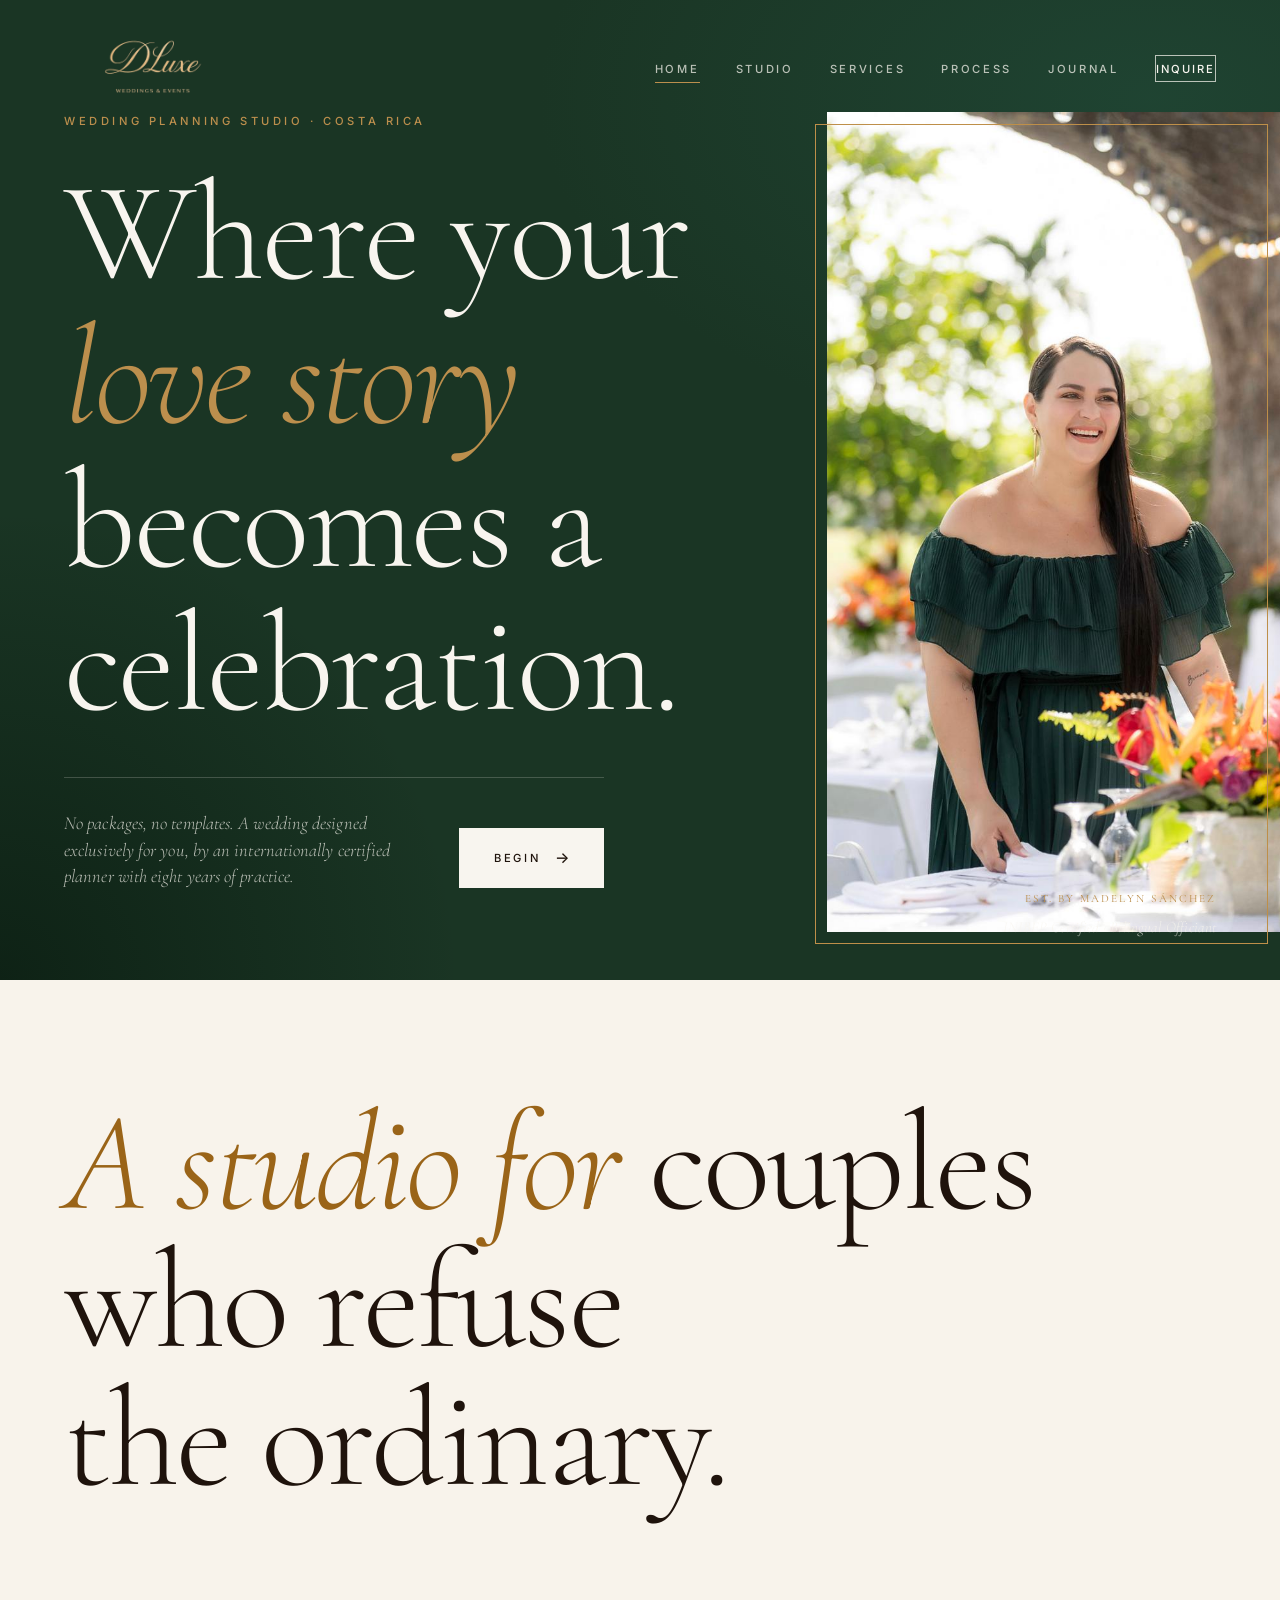
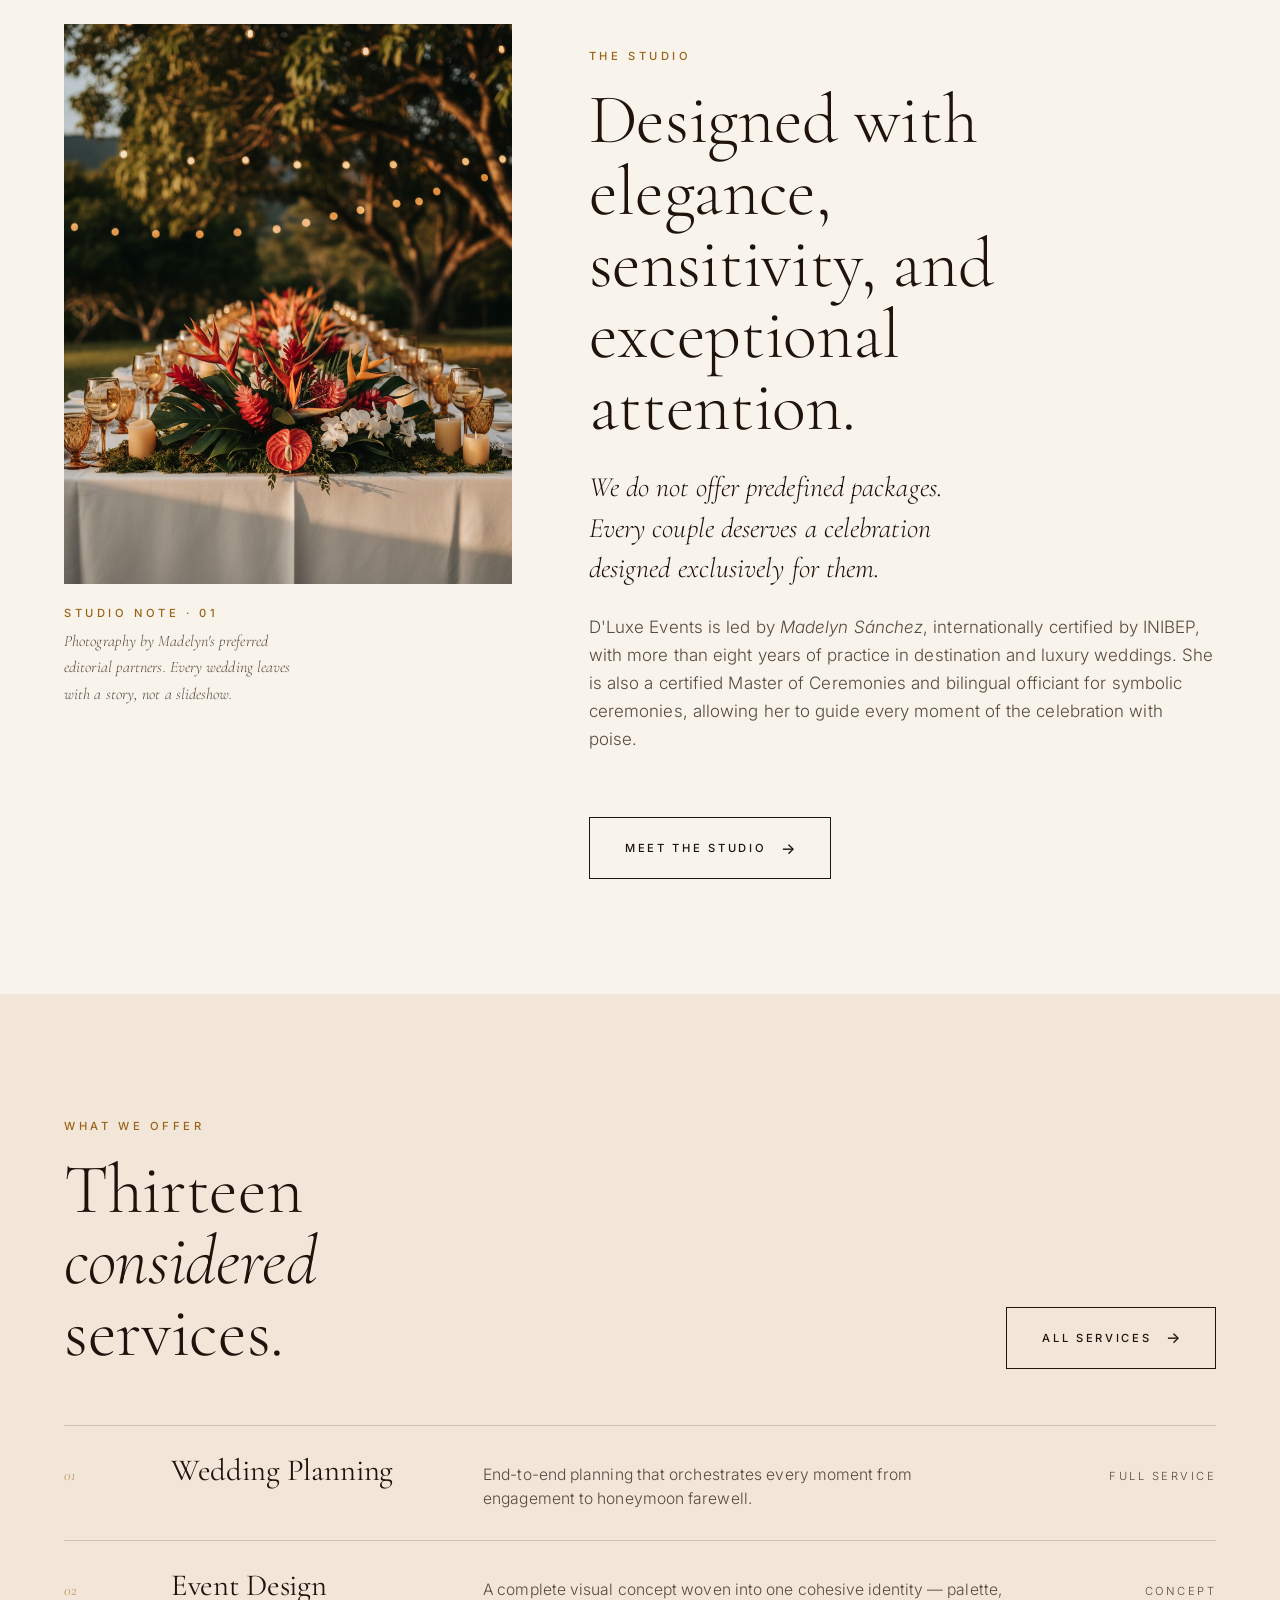
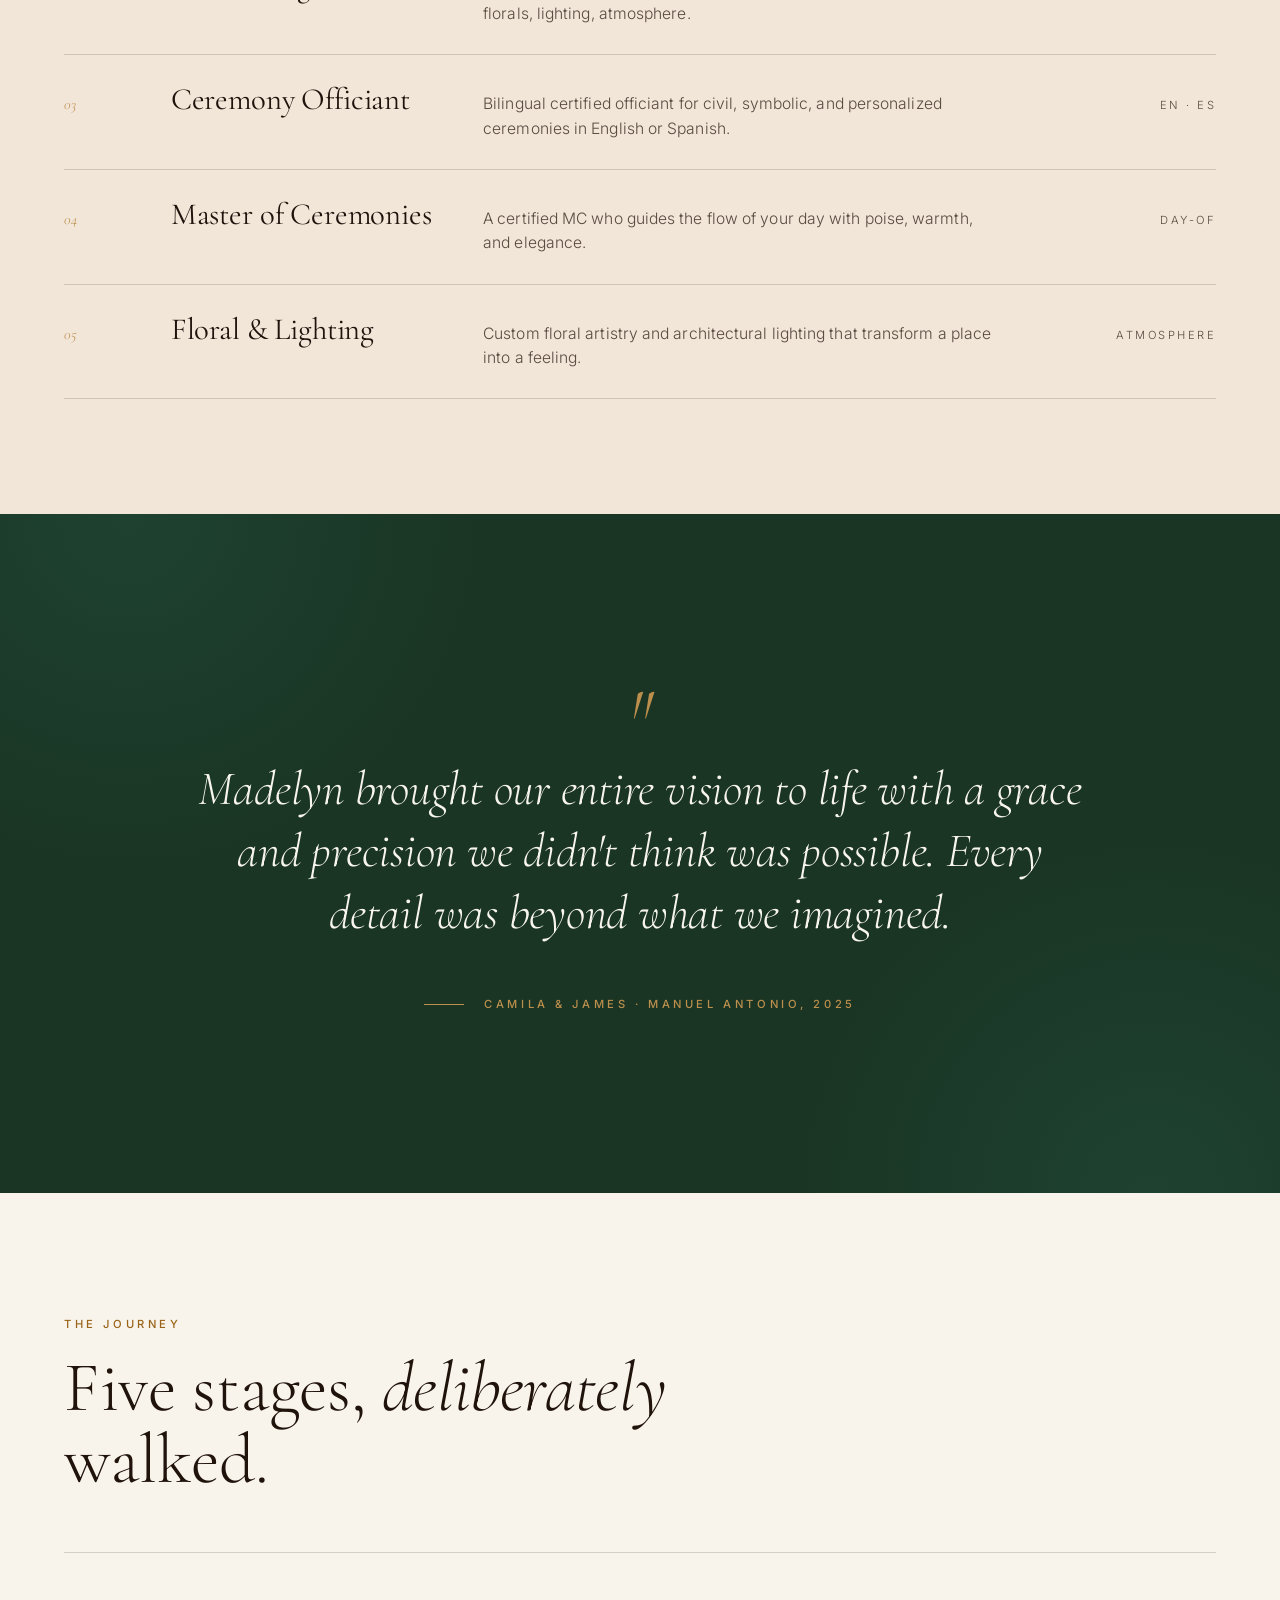
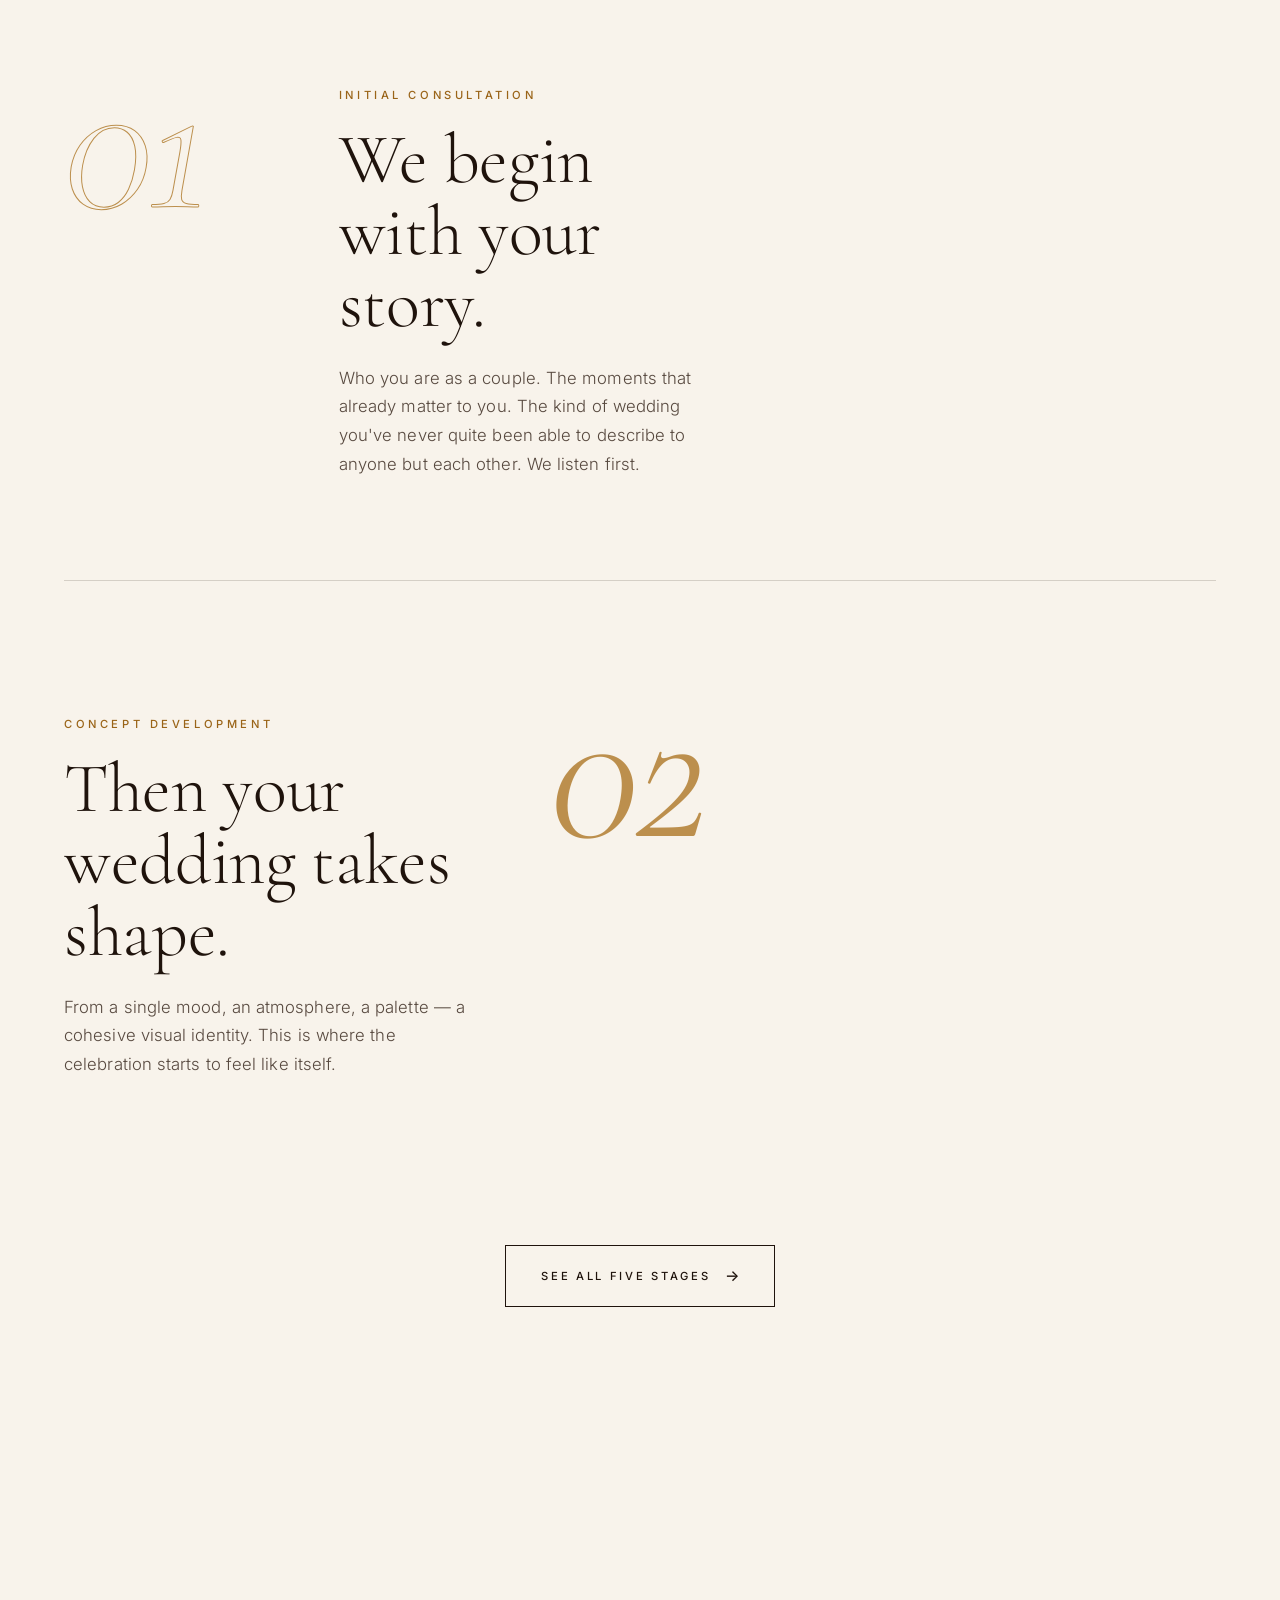
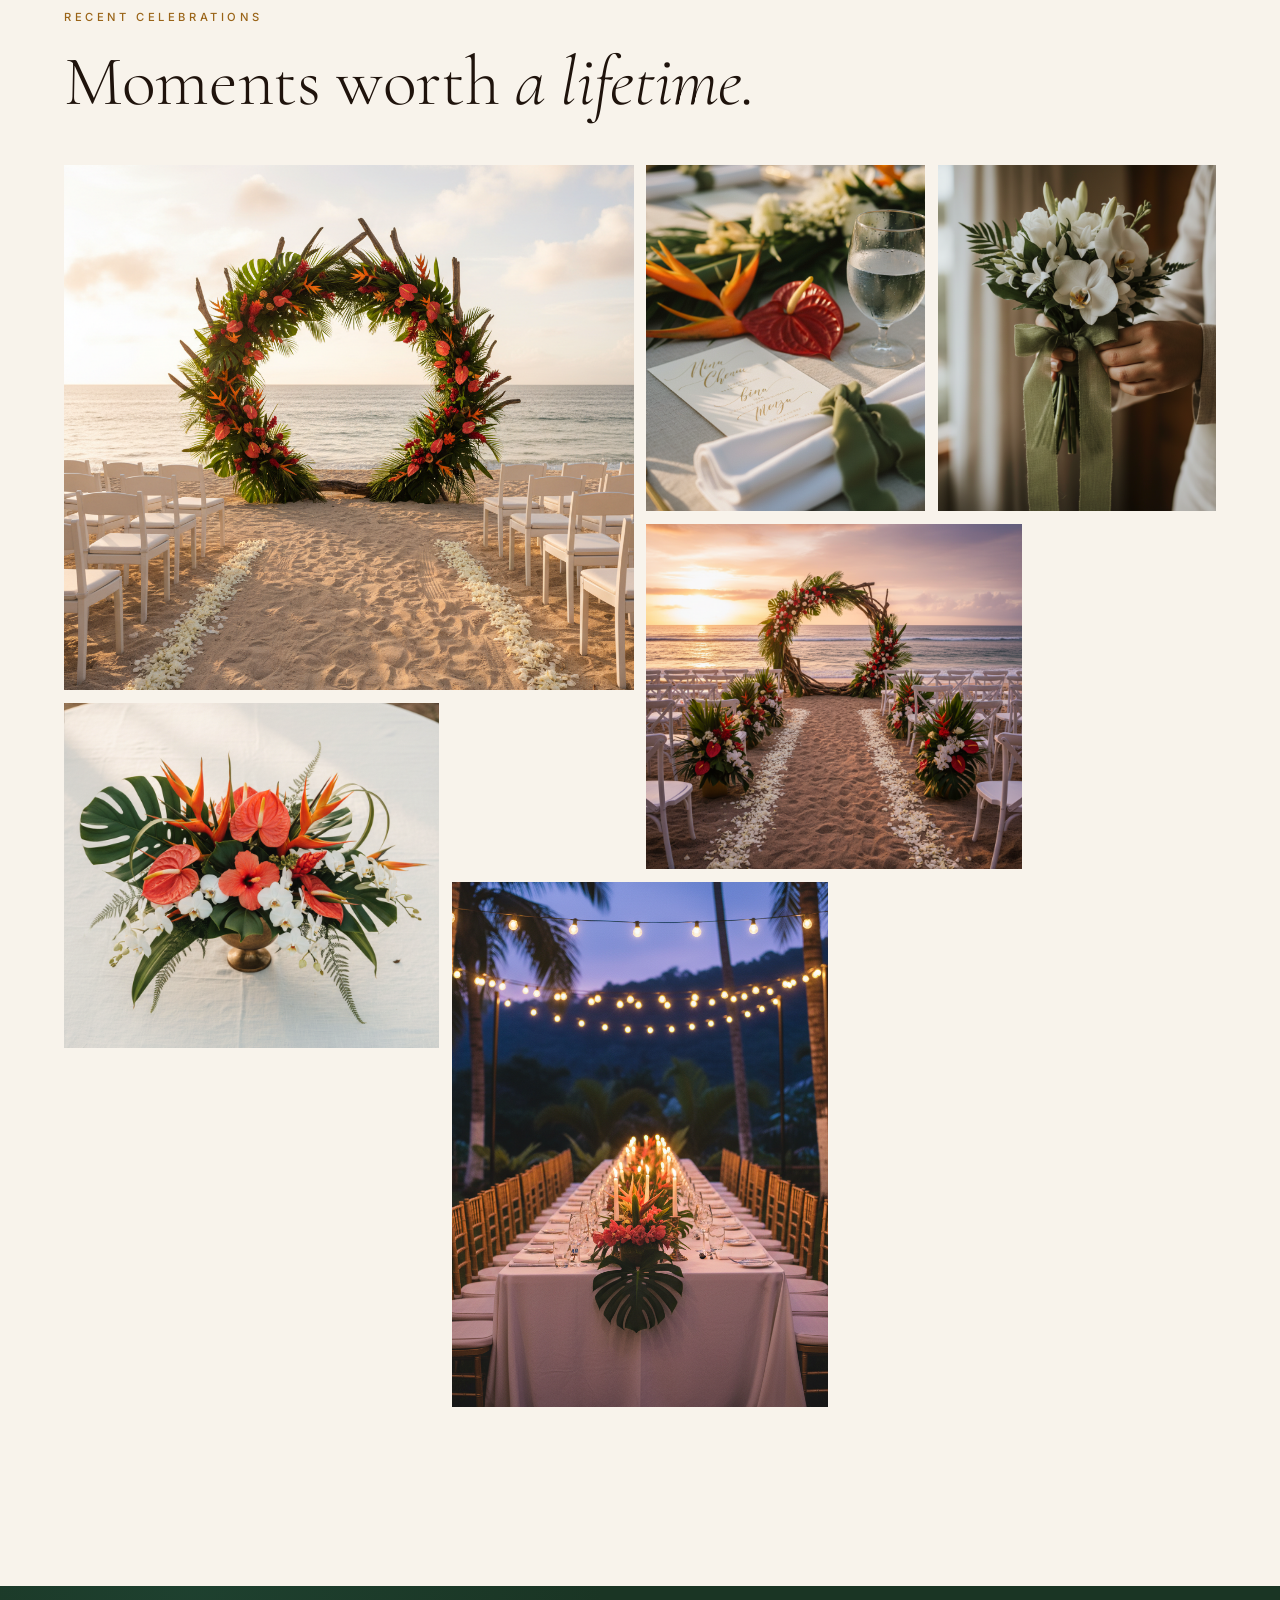
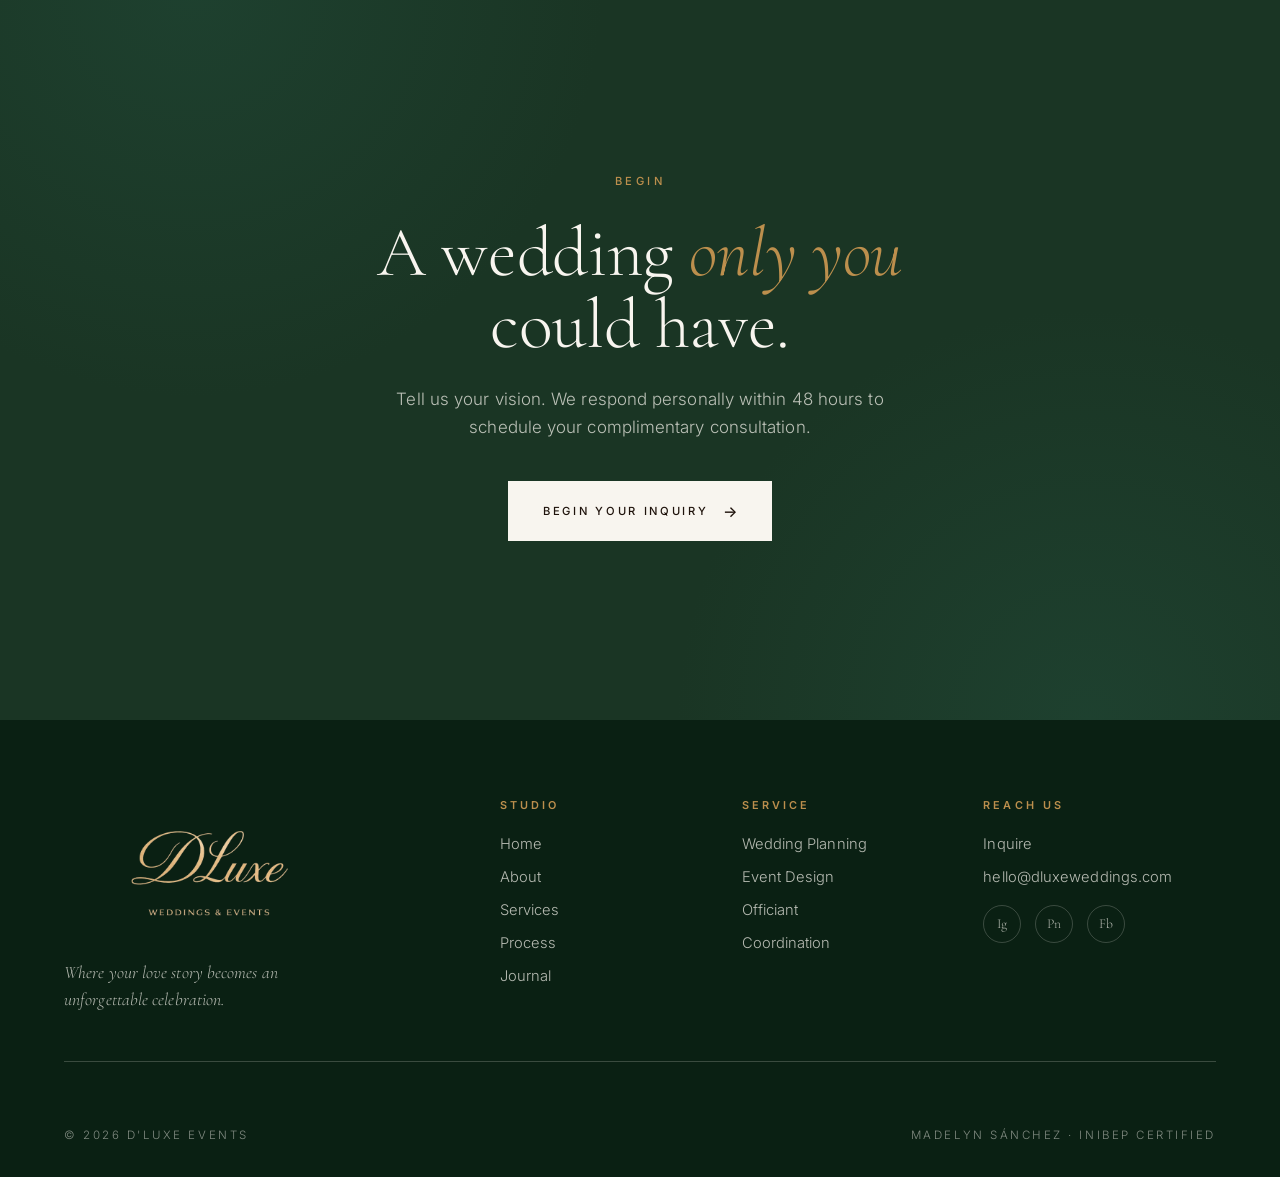
==== commit bcba6be0: "Correct custom domain: dluxeweddings.com (not events)" ====
--- a/index.html
+++ b/index.html
@@ -12,21 +12,21 @@
 <link rel="icon" type="image/png" href="assets/images/dluxe-icon-transparent.png">
 <link rel="apple-touch-icon" href="assets/images/dluxe-icon-transparent.png">
 
-<link rel="canonical" href="https://dluxeevents.com/">
+<link rel="canonical" href="https://dluxeweddings.com/">
 <link rel="alternate" type="application/rss+xml" title="D'Luxe Weddings &amp; Events — Journal" href="feed.xml">
 
 <meta property="og:type" content="website">
 <meta property="og:site_name" content="D'Luxe Weddings & Events">
 <meta property="og:title" content="D'Luxe Weddings & Events — Luxury Wedding Planning in Costa Rica">
 <meta property="og:description" content="A bespoke wedding planning and event design studio in Costa Rica, led by Madelyn Sánchez. No packages. No templates. A celebration designed exclusively for you.">
-<meta property="og:url" content="https://dluxeevents.com/">
-<meta property="og:image" content="https://dluxeevents.com/assets/images/dluxe-mosaic-a-arch-wide.png">
+<meta property="og:url" content="https://dluxeweddings.com/">
+<meta property="og:image" content="https://dluxeweddings.com/assets/images/dluxe-mosaic-a-arch-wide.png">
 <meta property="og:locale" content="en_US">
 
 <meta name="twitter:card" content="summary_large_image">
 <meta name="twitter:title" content="D'Luxe Weddings & Events — Costa Rica">
 <meta name="twitter:description" content="A bespoke wedding planning and event design studio in Costa Rica, led by Madelyn Sánchez.">
-<meta name="twitter:image" content="https://dluxeevents.com/assets/images/dluxe-mosaic-a-arch-wide.png">
+<meta name="twitter:image" content="https://dluxeweddings.com/assets/images/dluxe-mosaic-a-arch-wide.png">
 
 <script type="application/ld+json">
 {
@@ -34,14 +34,14 @@
   "@graph": [
     {
       "@type": ["Organization", "ProfessionalService"],
-      "@id": "https://dluxeevents.com/#organization",
+      "@id": "https://dluxeweddings.com/#organization",
       "name": "D'Luxe Weddings & Events",
       "alternateName": "D'Luxe Events",
-      "url": "https://dluxeevents.com/",
-      "logo": {"@type": "ImageObject", "url": "https://dluxeevents.com/assets/images/dluxe-logo-transparent.png"},
-      "image": "https://dluxeevents.com/assets/images/dluxe-mosaic-a-arch-wide.png",
+      "url": "https://dluxeweddings.com/",
+      "logo": {"@type": "ImageObject", "url": "https://dluxeweddings.com/assets/images/dluxe-logo-transparent.png"},
+      "image": "https://dluxeweddings.com/assets/images/dluxe-mosaic-a-arch-wide.png",
       "description": "A luxury wedding planning and event design studio in Costa Rica, led by Madelyn Sánchez, internationally certified by INIBEP. Bespoke weddings designed individually.",
-      "email": "hello@dluxeevents.com",
+      "email": "hello@dluxeweddings.com",
       "areaServed": [
         {"@type": "Country", "name": "Costa Rica"},
         {"@type": "Place", "name": "Manuel Antonio"},
@@ -51,7 +51,7 @@
         {"@type": "Place", "name": "Papagayo Peninsula"}
       ],
       "knowsLanguage": ["en", "es"],
-      "founder": {"@id": "https://dluxeevents.com/about.html#madelyn"},
+      "founder": {"@id": "https://dluxeweddings.com/about.html#madelyn"},
       "hasOfferCatalog": {
         "@type": "OfferCatalog",
         "name": "Wedding Services",
@@ -68,20 +68,20 @@
     },
     {
       "@type": "WebSite",
-      "@id": "https://dluxeevents.com/#website",
-      "url": "https://dluxeevents.com/",
+      "@id": "https://dluxeweddings.com/#website",
+      "url": "https://dluxeweddings.com/",
       "name": "D'Luxe Weddings & Events",
-      "publisher": {"@id": "https://dluxeevents.com/#organization"},
+      "publisher": {"@id": "https://dluxeweddings.com/#organization"},
       "inLanguage": "en"
     },
     {
       "@type": "WebPage",
-      "@id": "https://dluxeevents.com/#webpage",
-      "url": "https://dluxeevents.com/",
+      "@id": "https://dluxeweddings.com/#webpage",
+      "url": "https://dluxeweddings.com/",
       "name": "D'Luxe Weddings & Events — Luxury Wedding Planning in Costa Rica",
-      "isPartOf": {"@id": "https://dluxeevents.com/#website"},
-      "about": {"@id": "https://dluxeevents.com/#organization"},
-      "primaryImageOfPage": "https://dluxeevents.com/assets/images/Madelyn%20at%20wedding.jpeg",
+      "isPartOf": {"@id": "https://dluxeweddings.com/#website"},
+      "about": {"@id": "https://dluxeweddings.com/#organization"},
+      "primaryImageOfPage": "https://dluxeweddings.com/assets/images/Madelyn%20at%20wedding.jpeg",
       "inLanguage": "en"
     }
   ]
@@ -297,7 +297,7 @@
         <h4>Reach Us</h4>
         <ul>
           <li><a href="contact.html">Inquire</a></li>
-          <li><a href="mailto:hello@dluxeevents.com">hello@dluxeevents.com</a></li>
+          <li><a href="mailto:hello@dluxeweddings.com">hello@dluxeweddings.com</a></li>
         </ul>
         <div class="socials">
           <a href="#" aria-label="Instagram">Ig</a>
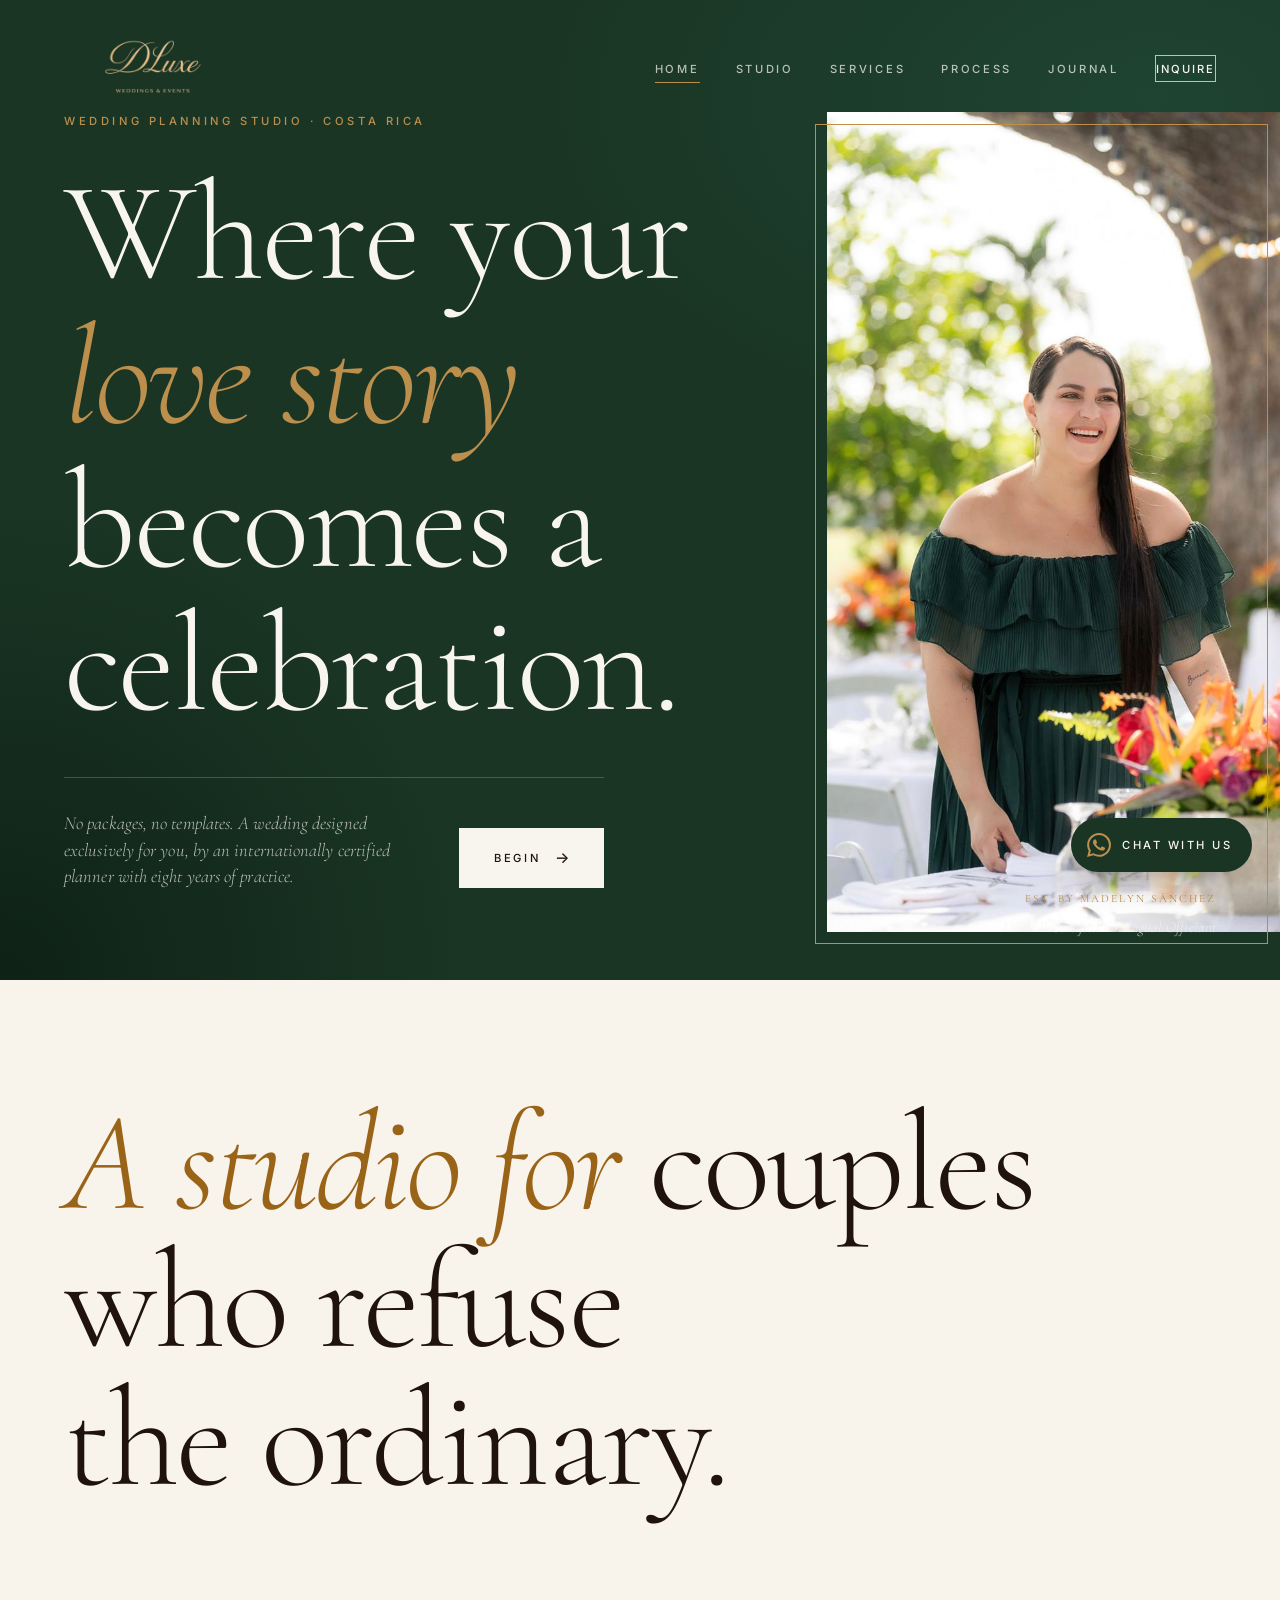
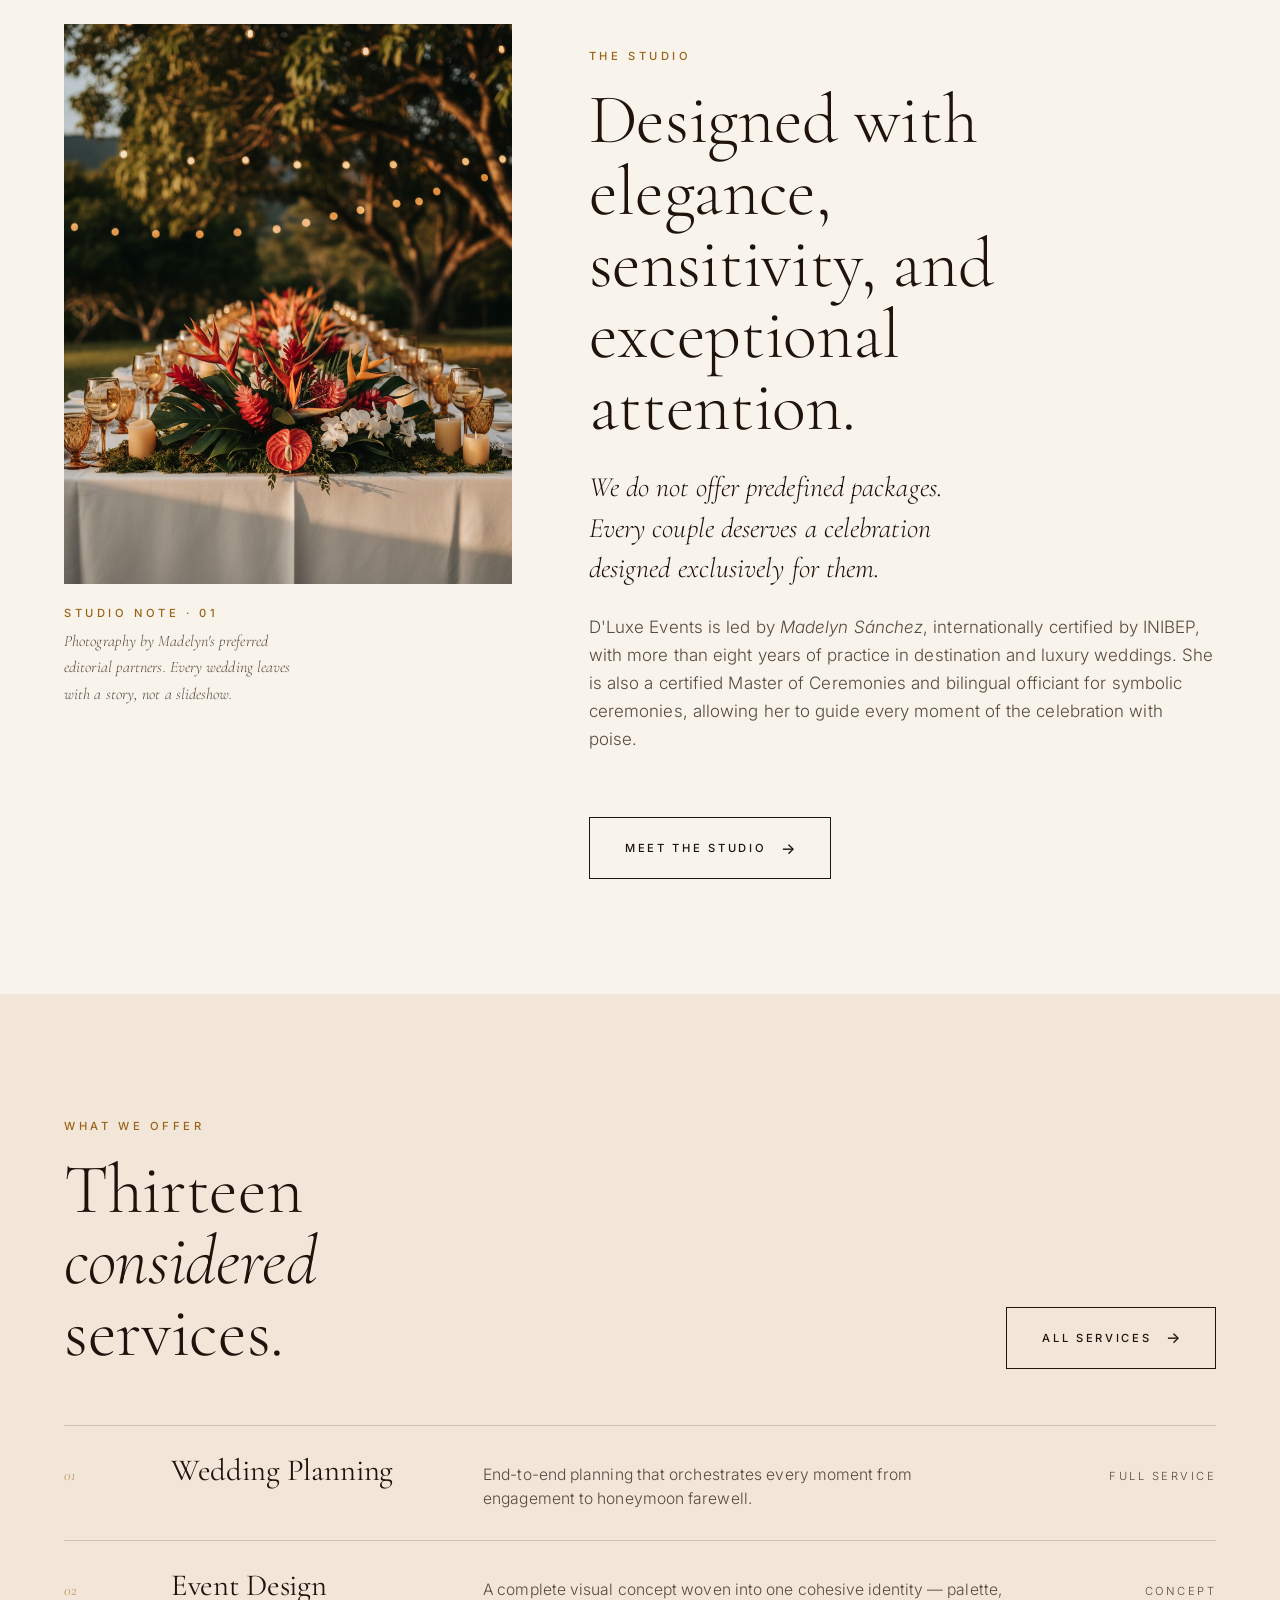
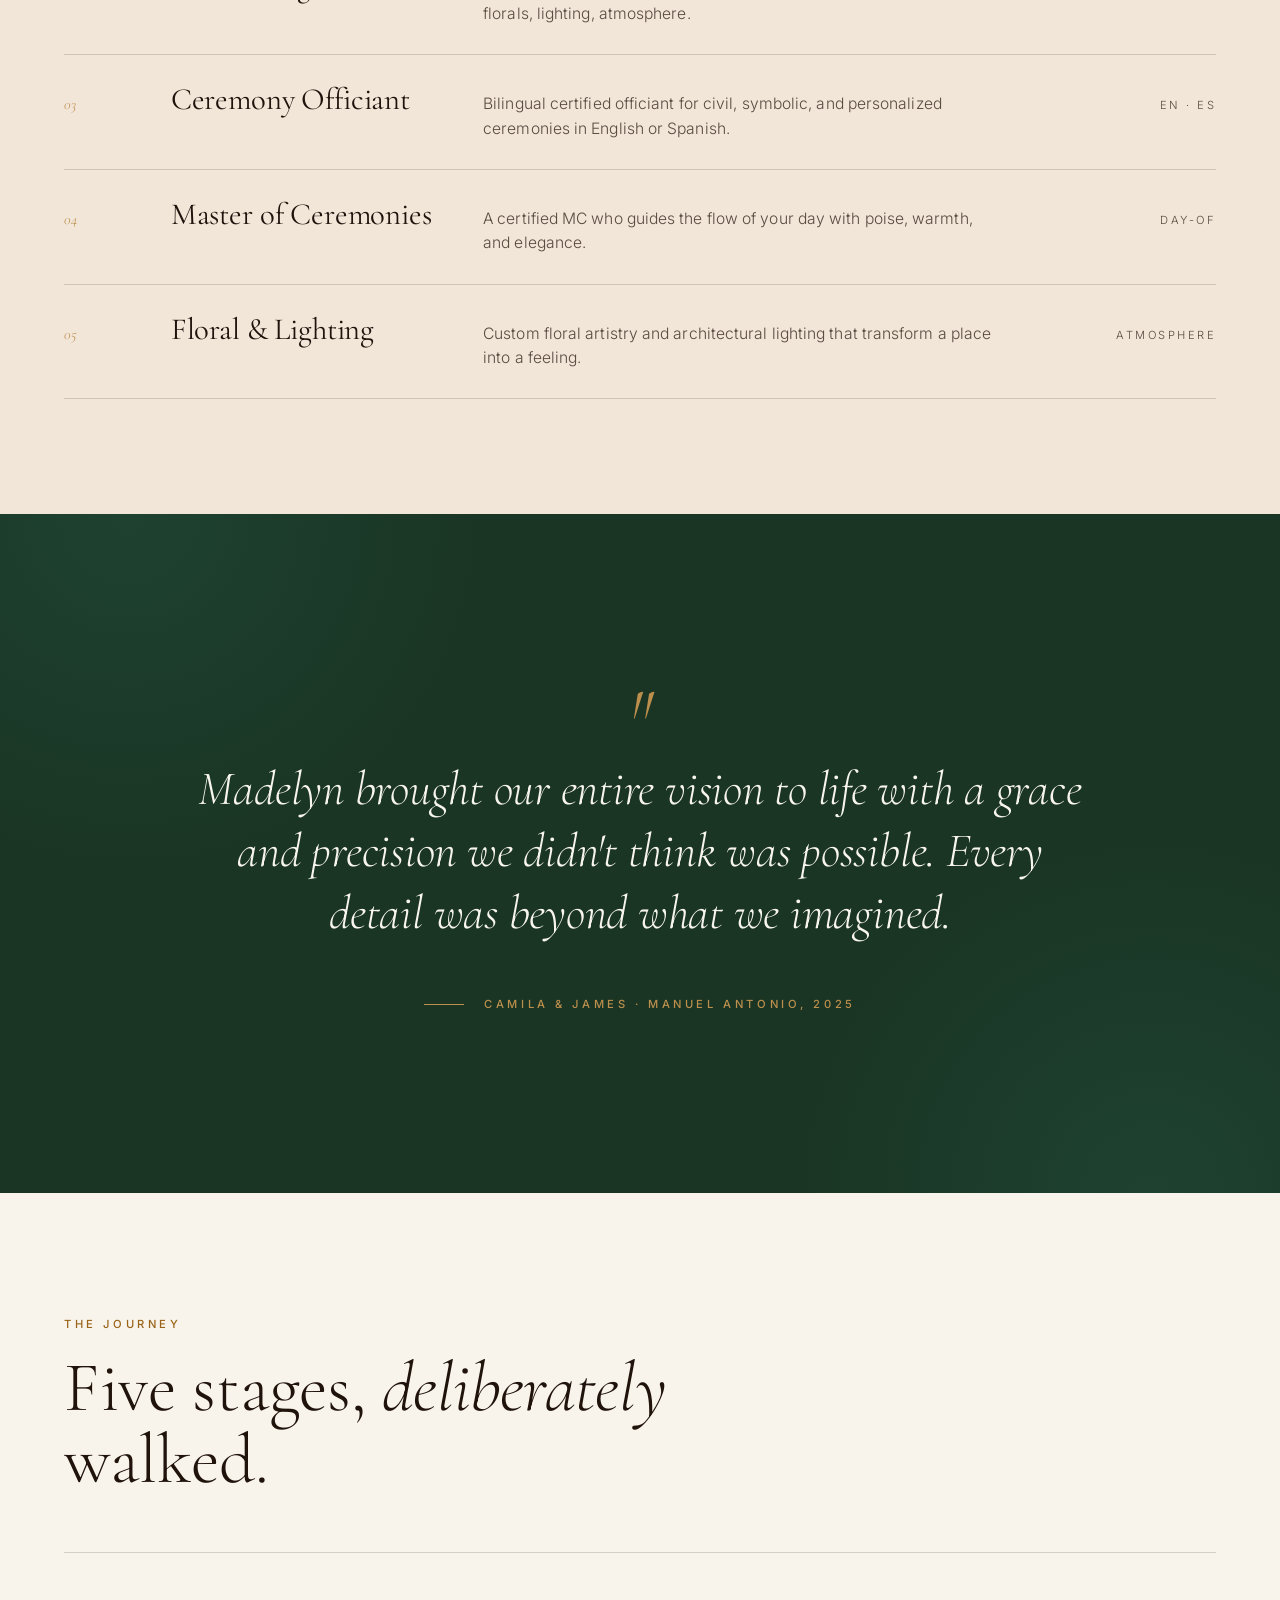
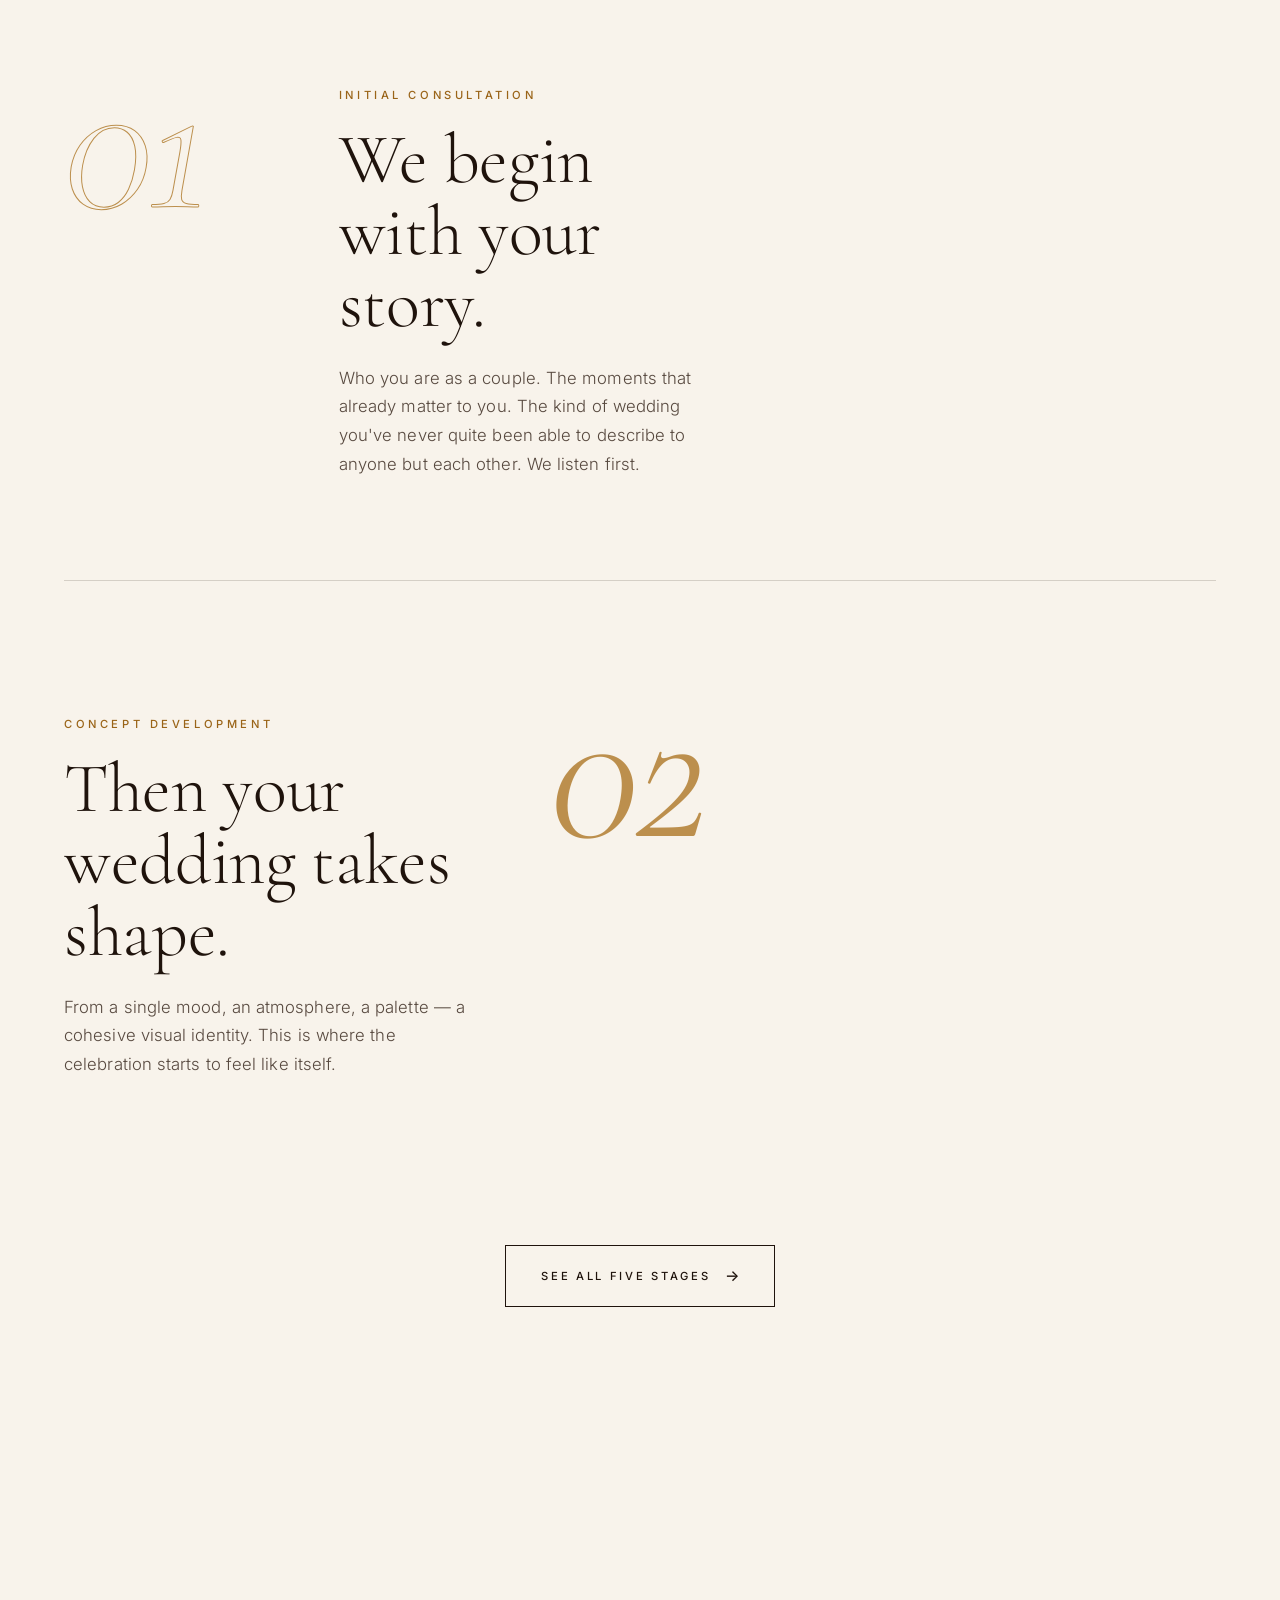
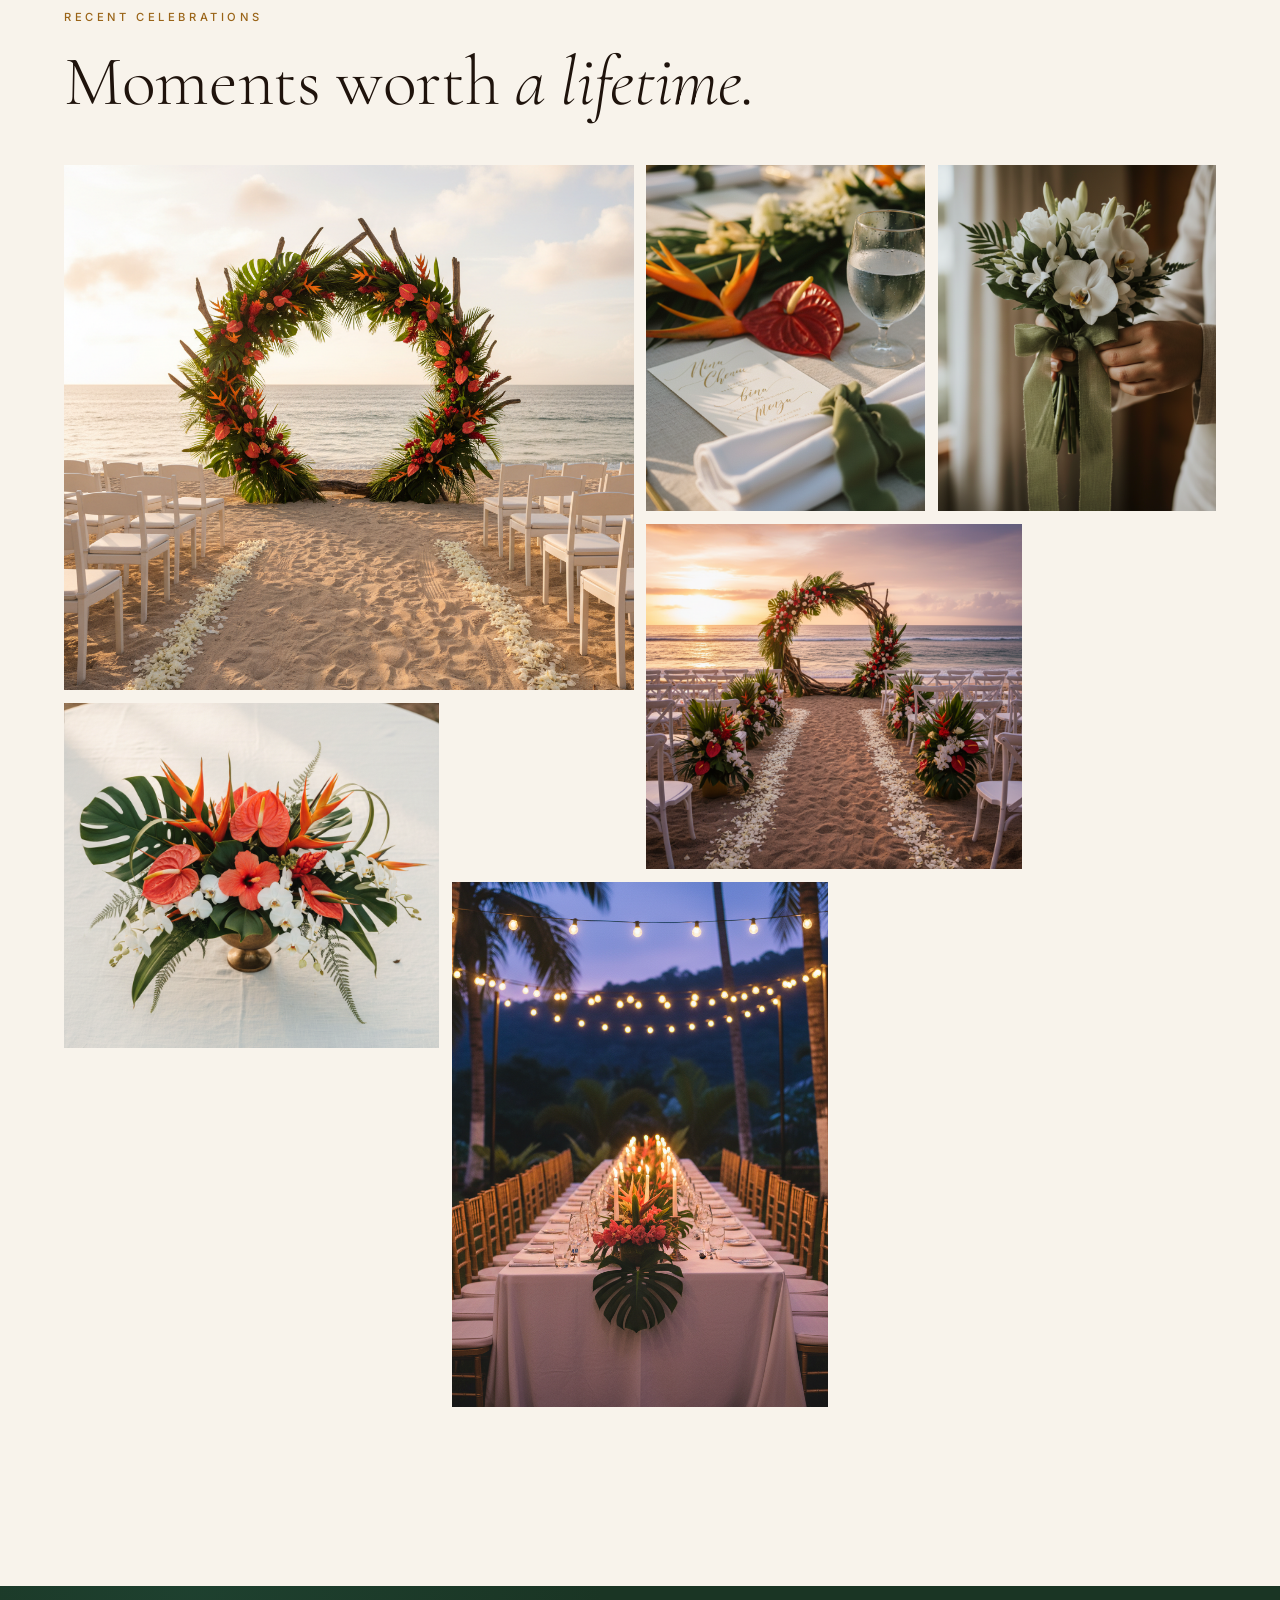
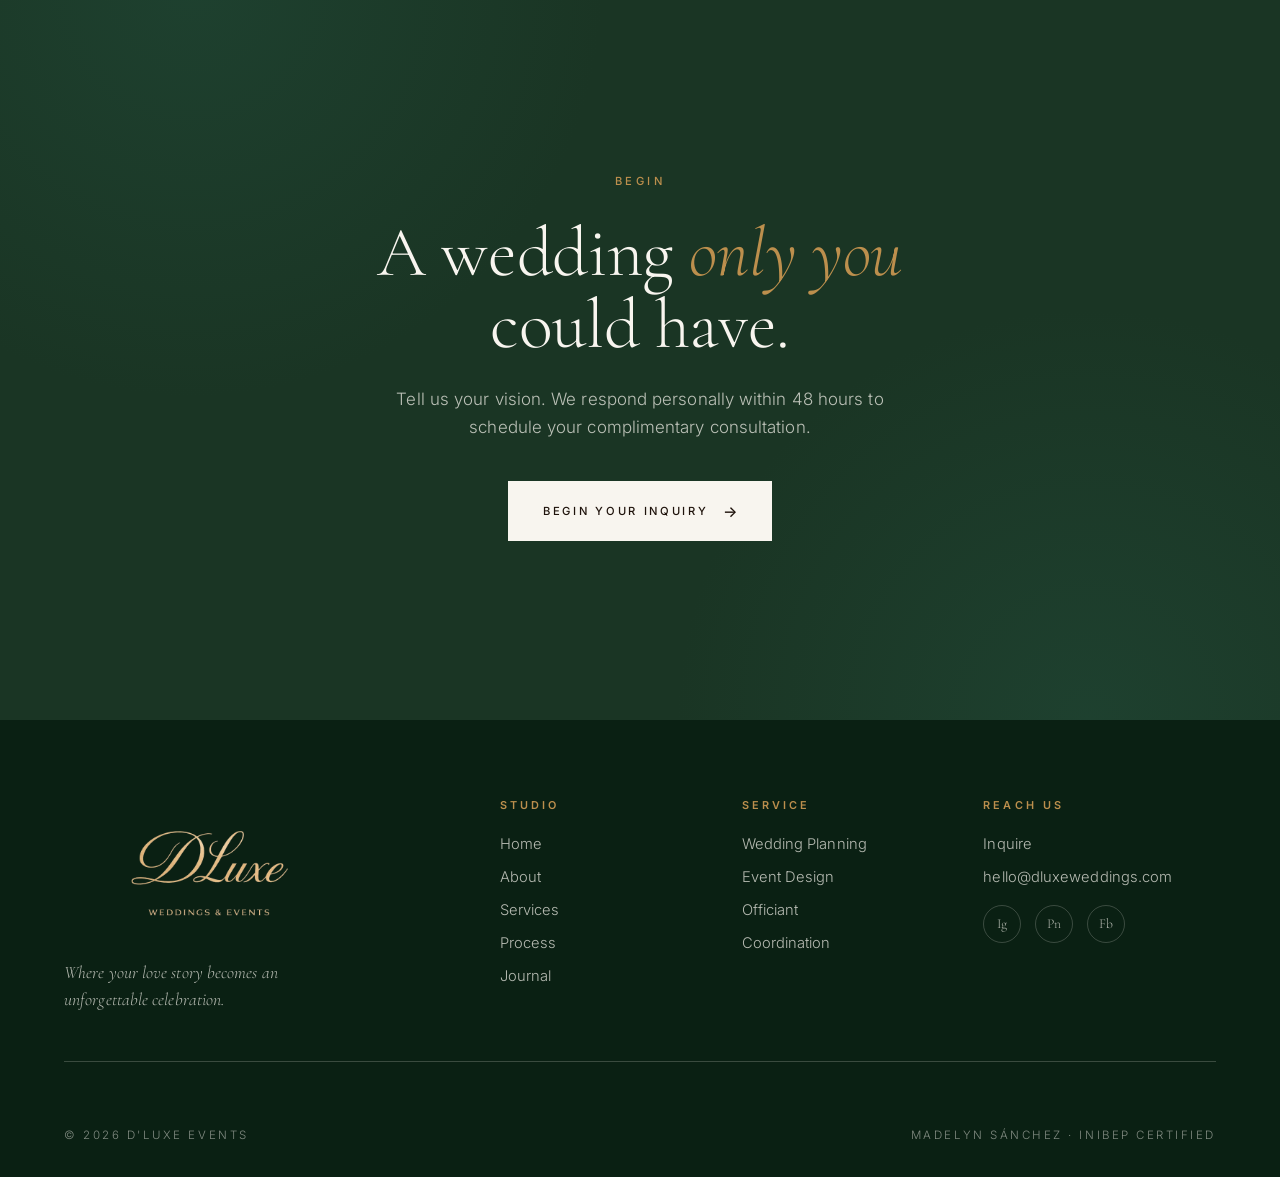
==== commit f8f31d3b: "Add WhatsApp chat bubble (moss + brass, +506 6405 2836)" ====
--- a/index.html
+++ b/index.html
@@ -313,6 +313,11 @@
   </div>
 </footer>
 
+<a class="wa-bubble" href="https://wa.me/50664052836?text=Hi%20Madelyn%20%E2%80%94%20we%20found%20D%27Luxe%20and%20would%20love%20to%20talk%20about%20a%20Costa%20Rica%20wedding." target="_blank" rel="noopener" aria-label="Chat with Madelyn on WhatsApp">
+  <svg class="wa-bubble-icon" viewBox="0 0 24 24" fill="currentColor" aria-hidden="true"><path d="M17.472 14.382c-.297-.149-1.758-.867-2.03-.967-.273-.099-.471-.148-.67.15-.197.297-.767.966-.94 1.164-.173.199-.347.223-.644.075-.297-.15-1.255-.463-2.39-1.475-.883-.788-1.48-1.761-1.653-2.059-.173-.297-.018-.458.13-.606.134-.133.298-.347.446-.52.149-.174.198-.298.298-.497.099-.198.05-.371-.025-.52-.075-.149-.669-1.612-.916-2.207-.242-.579-.487-.5-.669-.51-.173-.008-.371-.01-.57-.01-.198 0-.52.074-.792.372-.272.297-1.04 1.016-1.04 2.479 0 1.462 1.065 2.875 1.213 3.074.149.198 2.096 3.2 5.077 4.487.709.306 1.262.489 1.694.625.712.227 1.36.195 1.871.118.571-.085 1.758-.719 2.006-1.413.248-.694.248-1.289.173-1.413-.074-.124-.272-.198-.57-.347m-5.421 7.403h-.004a9.87 9.87 0 01-5.031-1.378l-.361-.214-3.741.982.998-3.648-.235-.374a9.86 9.86 0 01-1.51-5.26c.001-5.45 4.436-9.884 9.888-9.884 2.64 0 5.122 1.03 6.988 2.898a9.825 9.825 0 012.893 6.994c-.003 5.45-4.437 9.884-9.885 9.884m8.413-18.297A11.815 11.815 0 0012.05 0C5.495 0 .16 5.335.157 11.892c0 2.096.547 4.142 1.588 5.945L.057 24l6.305-1.654a11.882 11.882 0 005.683 1.448h.005c6.554 0 11.89-5.335 11.893-11.893a11.821 11.821 0 00-3.48-8.413Z"/></svg>
+  <span class="wa-bubble-label">Chat with us</span>
+</a>
+
 <script src="assets/js/main.js"></script>
 </body>
 </html>
--- a/assets/css/style.css
+++ b/assets/css/style.css
@@ -1289,3 +1289,62 @@
 }
 .link-underline:hover { color: var(--brass-deep); }
 
+/* ==========================================================
+   WhatsApp bubble — fixed, bottom-right, moss + brass glyph
+   ========================================================== */
+
+.wa-bubble {
+  position: fixed;
+  right: clamp(1rem, 2.5vw, 1.75rem);
+  bottom: clamp(1rem, 2.5vw, 1.75rem);
+  z-index: 90;
+  display: inline-flex;
+  align-items: center;
+  gap: 0.7rem;
+  padding: 0.95rem 1.25rem 0.95rem 1rem;
+  background: var(--moss);
+  color: var(--bone);
+  border-radius: 999px;
+  box-shadow: 0 14px 36px -10px oklch(0.20 0.025 50 / 0.45);
+  font-family: var(--font-body);
+  font-size: 0.7rem;
+  font-weight: 500;
+  letter-spacing: 0.22em;
+  text-transform: uppercase;
+  text-decoration: none;
+  transition: transform .35s cubic-bezier(.16,1,.3,1), box-shadow .35s ease, background .25s ease, color .25s ease;
+}
+.wa-bubble:hover {
+  background: var(--moss-deep);
+  color: var(--bone);
+  transform: translateY(-3px);
+  box-shadow: 0 22px 50px -12px oklch(0.20 0.025 50 / 0.55);
+}
+.wa-bubble-icon {
+  width: 24px;
+  height: 24px;
+  color: var(--brass);
+  flex-shrink: 0;
+  transition: color .25s ease, transform .35s cubic-bezier(.16,1,.3,1);
+}
+.wa-bubble:hover .wa-bubble-icon {
+  color: var(--bone);
+  transform: rotate(-6deg);
+}
+
+@media (max-width: 600px) {
+  .wa-bubble {
+    padding: 0.95rem;
+    border-radius: 50%;
+    gap: 0;
+  }
+  .wa-bubble-label { display: none; }
+  .wa-bubble-icon { width: 26px; height: 26px; }
+}
+
+/* Hide WhatsApp bubble when the mobile menu drawer is open
+   (drawer covers viewport at z-index: 100, bubble at 90, but this
+   keeps the layout cleaner and avoids ghosted shadows behind the panel) */
+.nav-links.open ~ .wa-bubble,
+body:has(.nav-links.open) .wa-bubble { opacity: 0; pointer-events: none; }
+
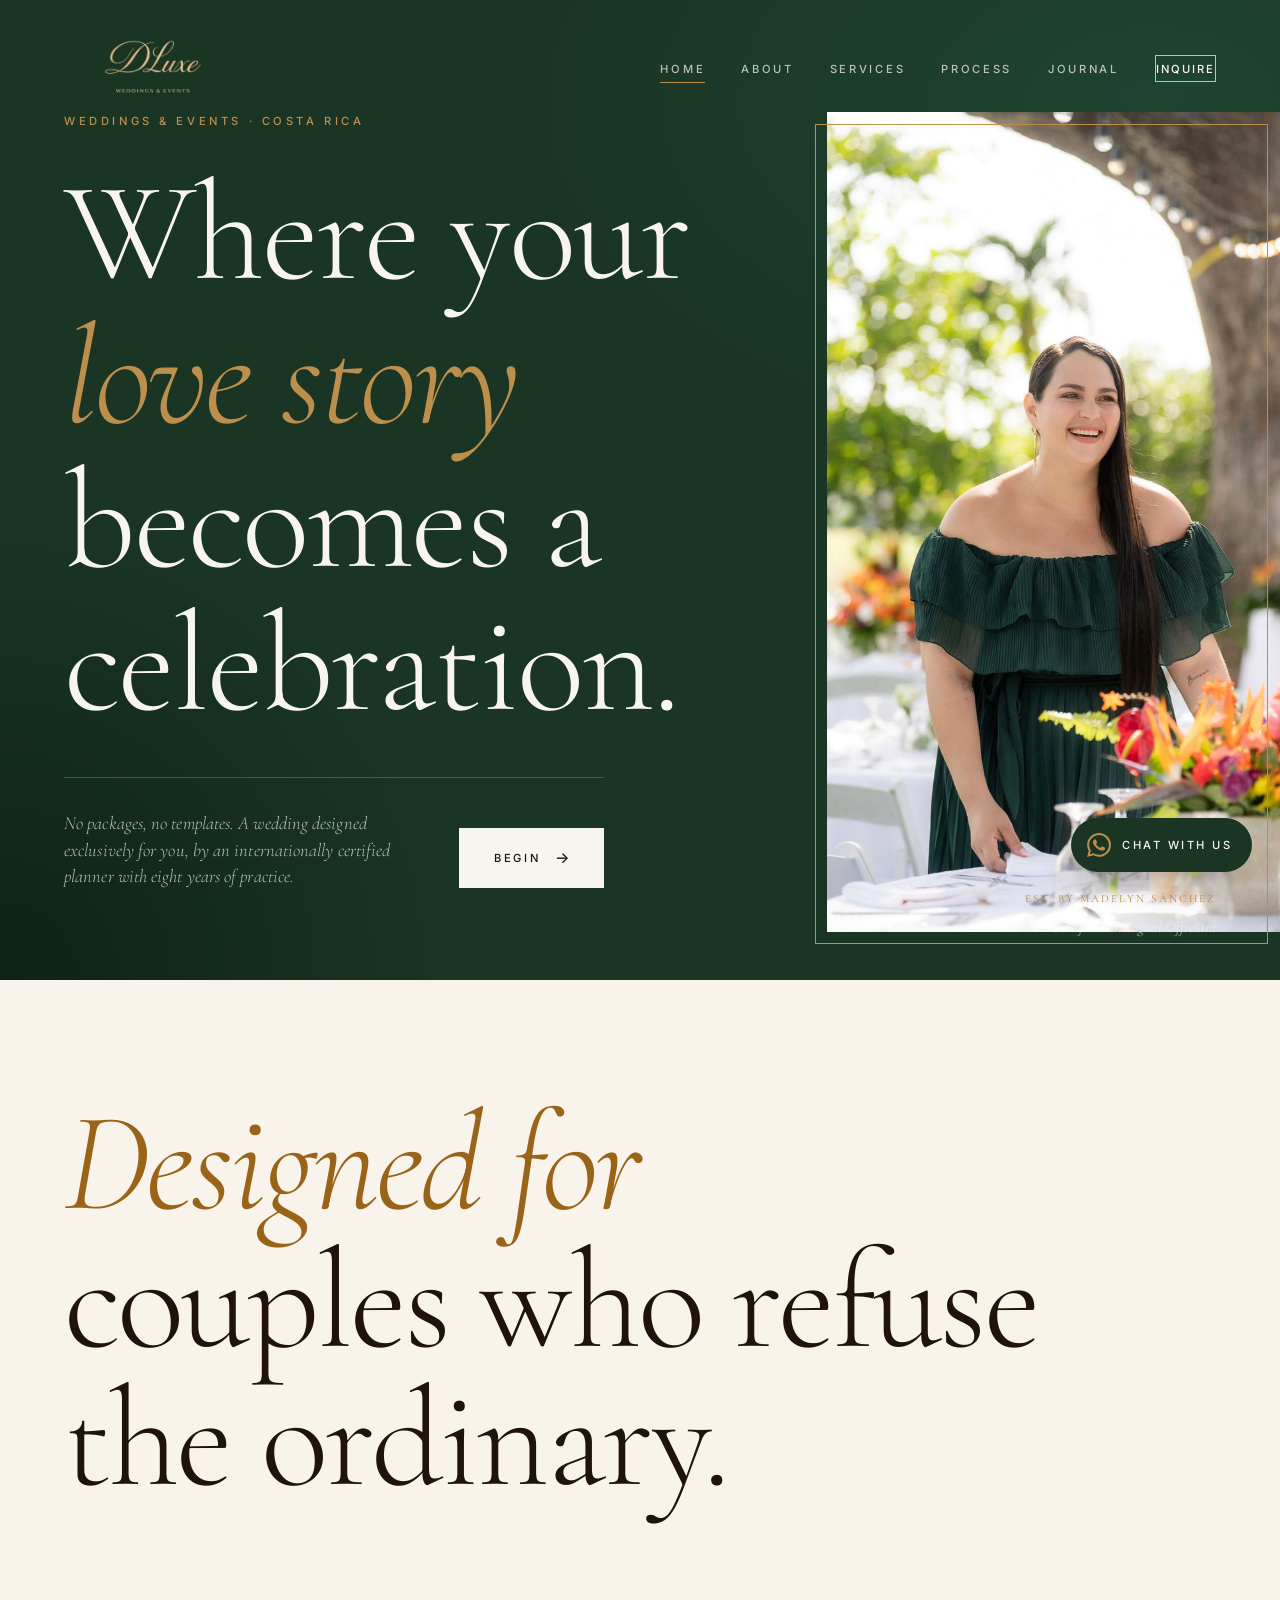
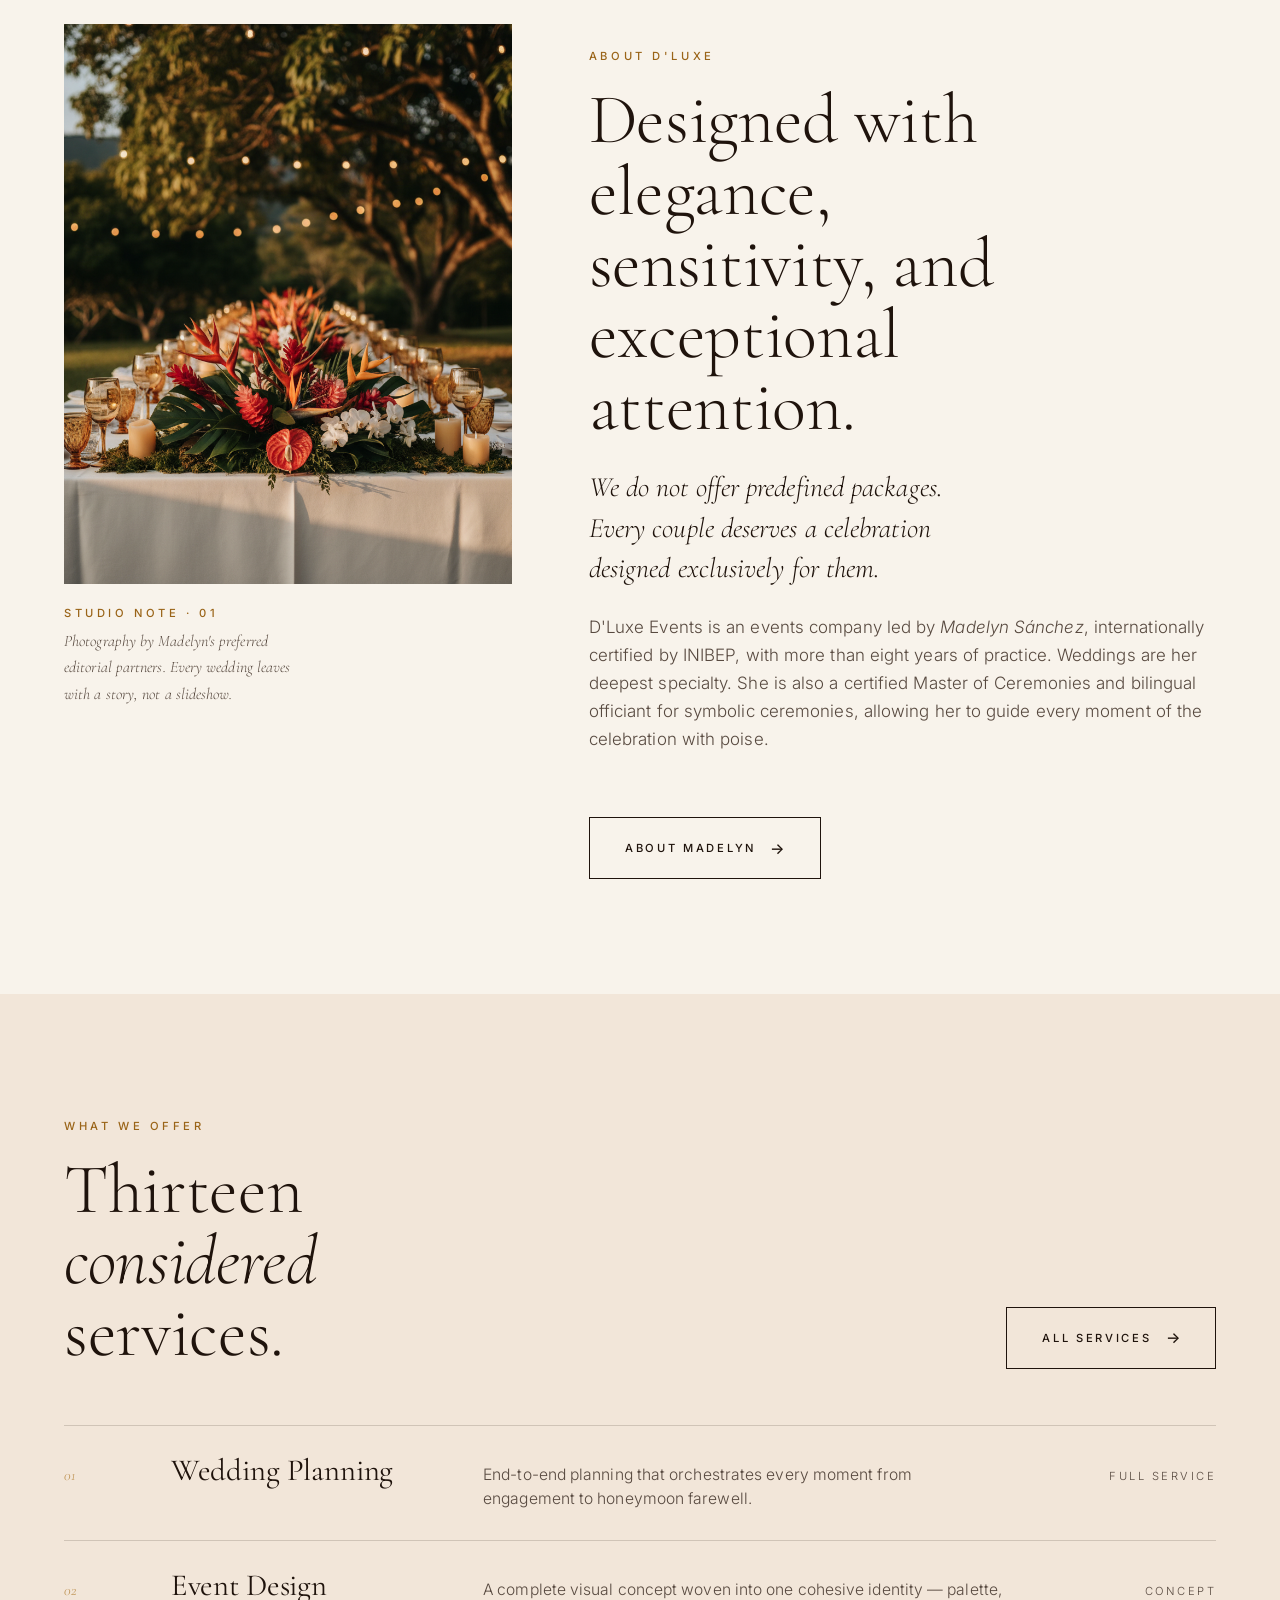
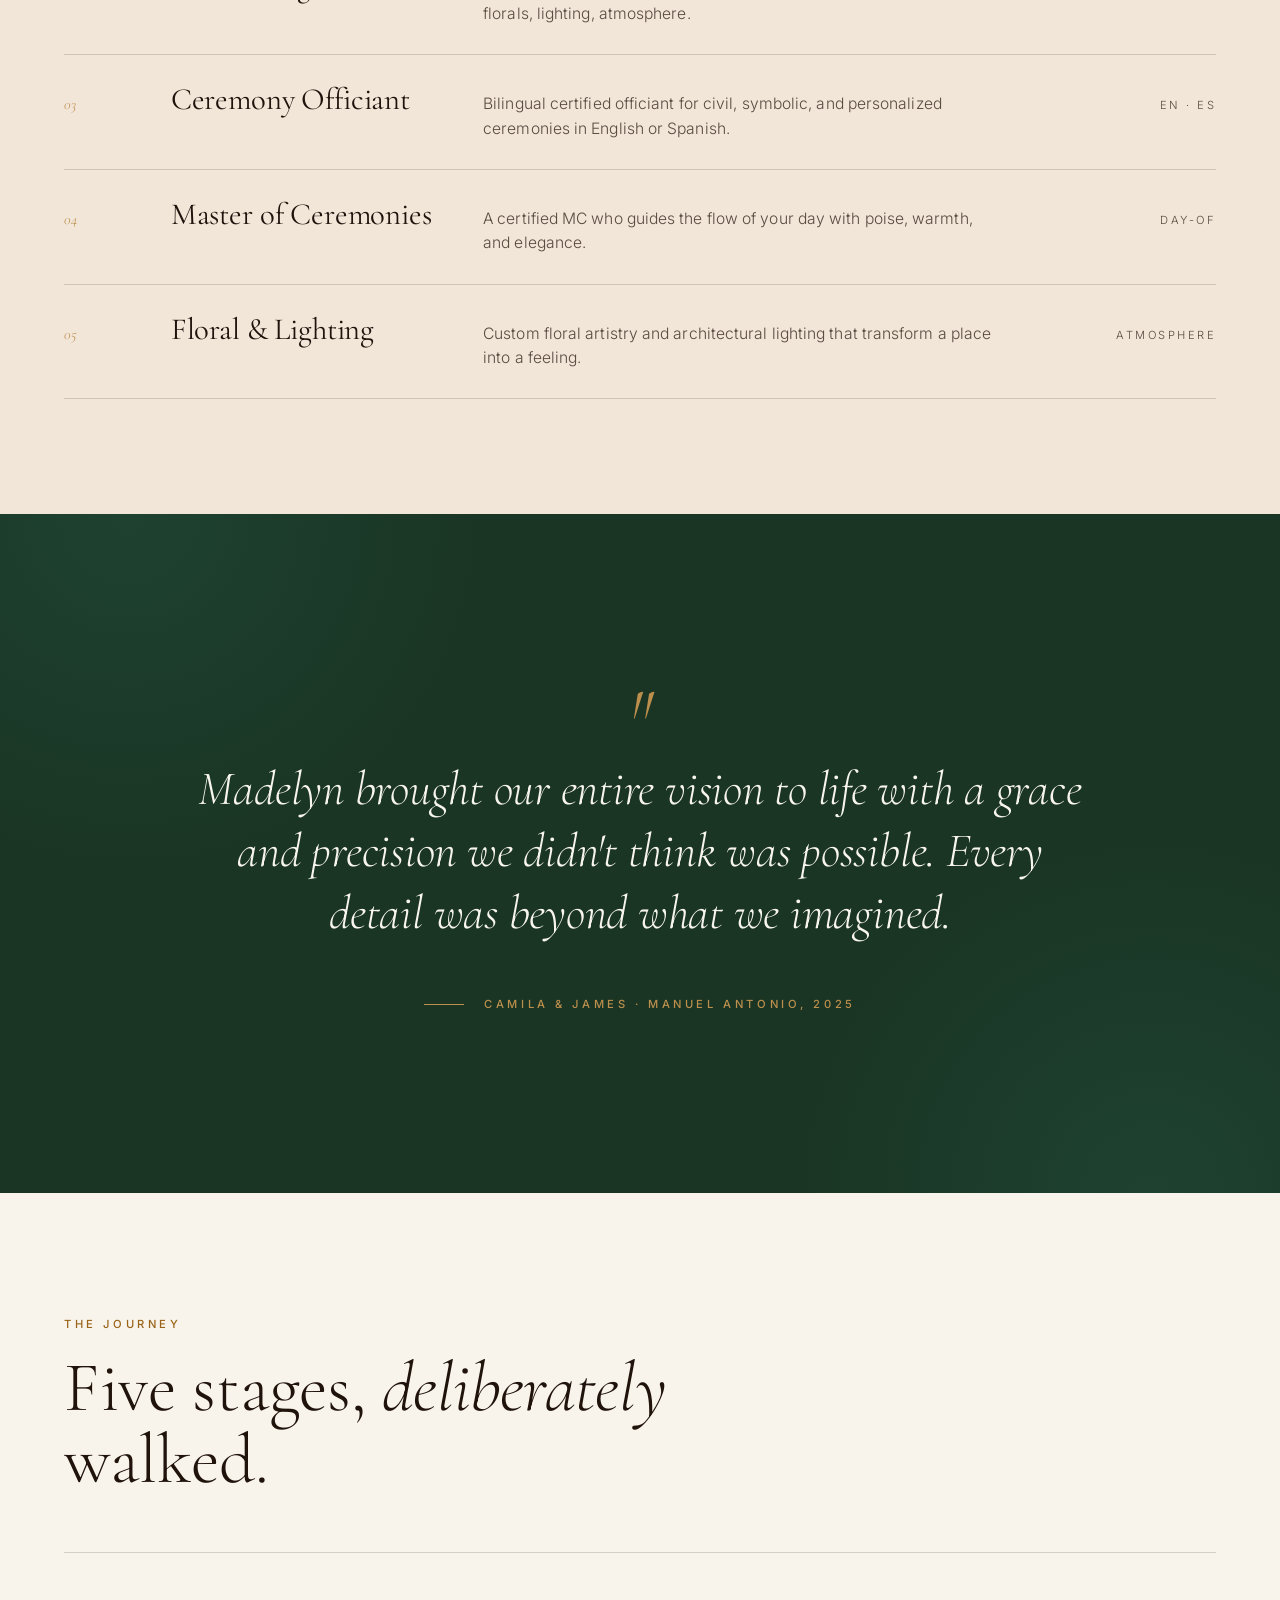
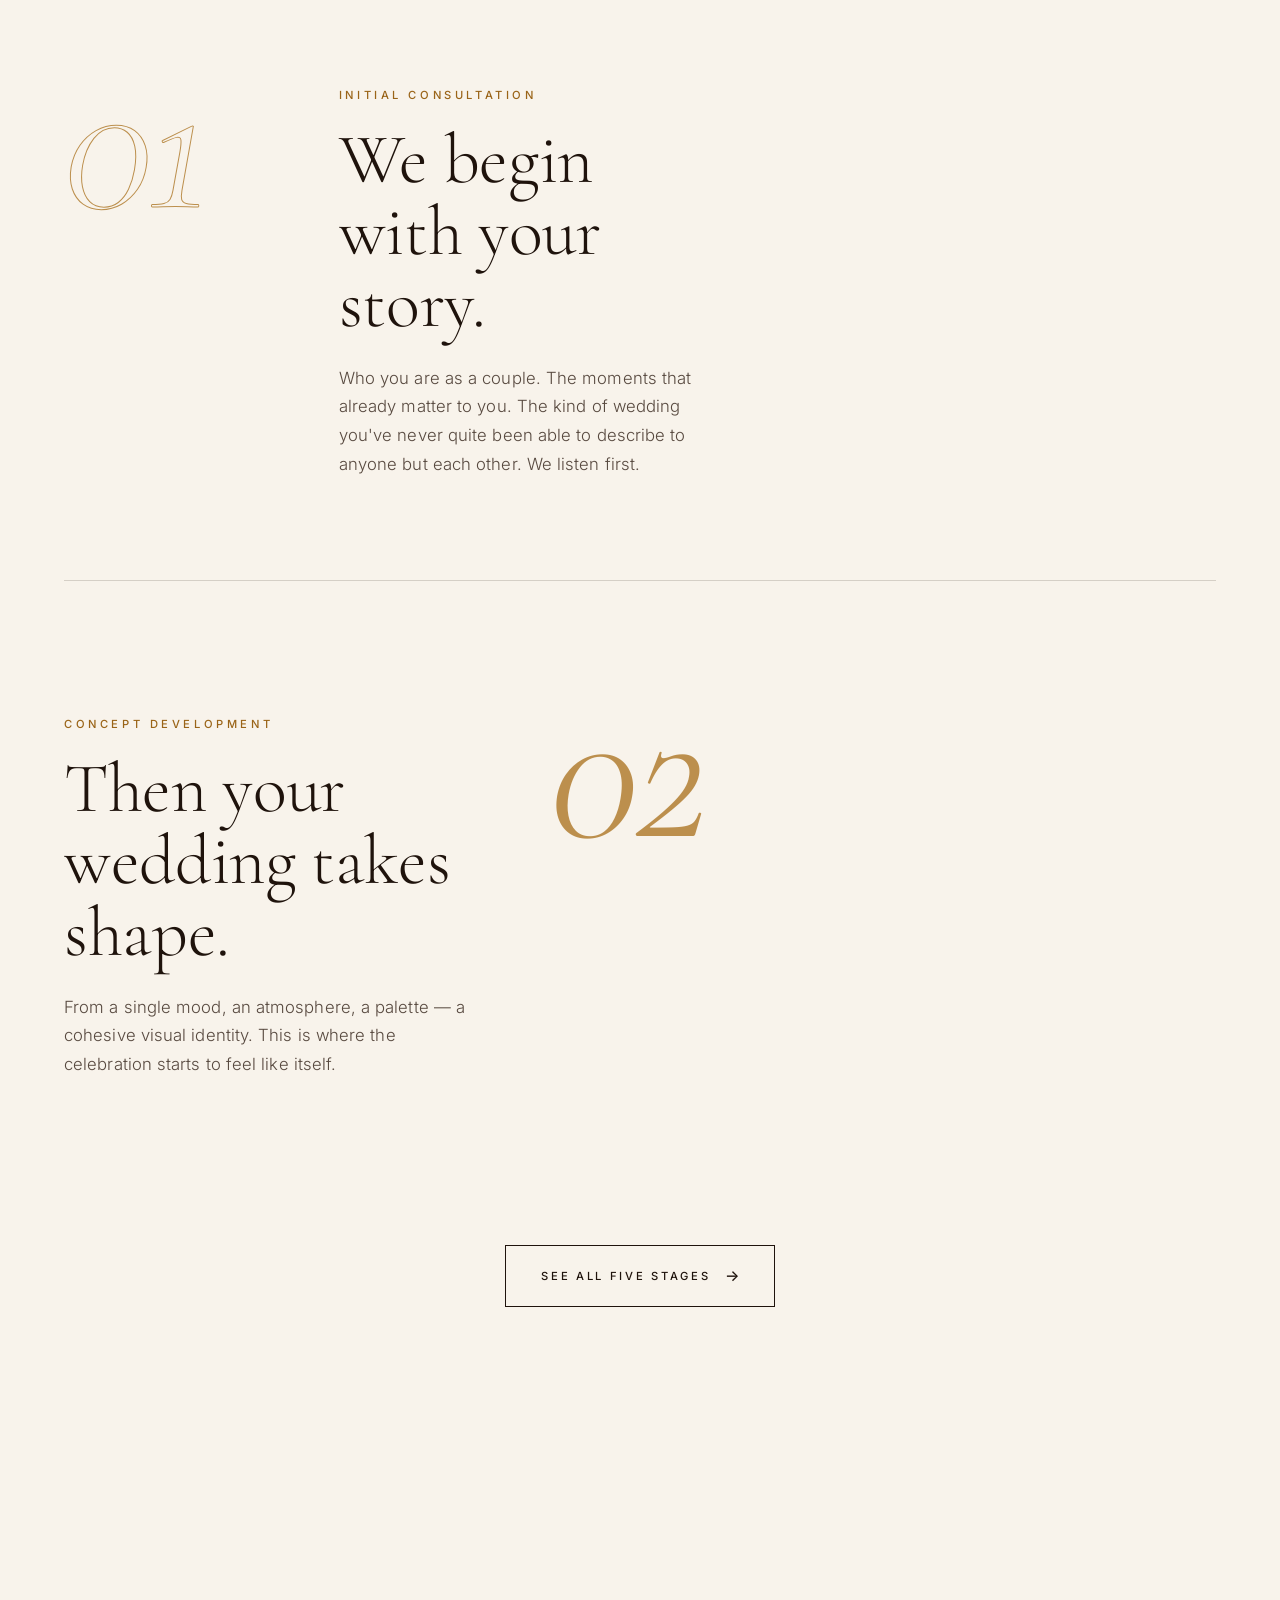
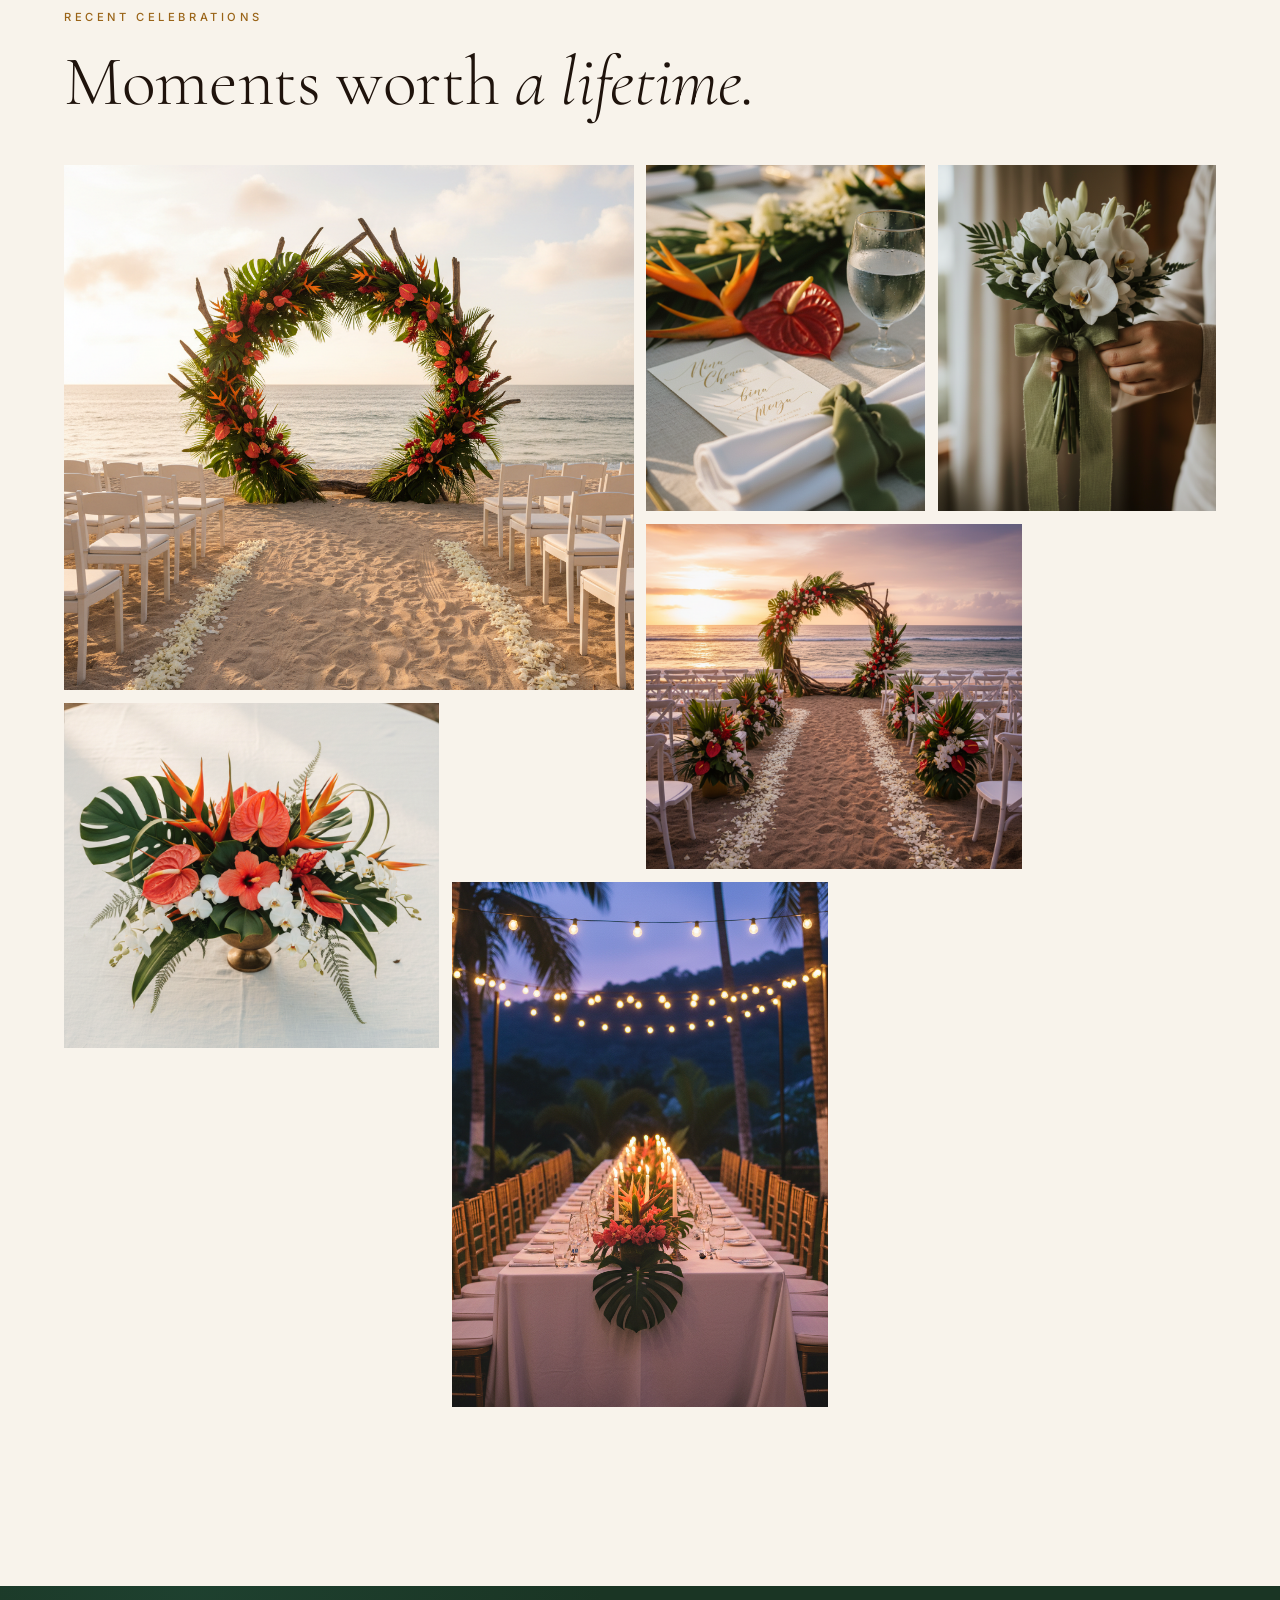
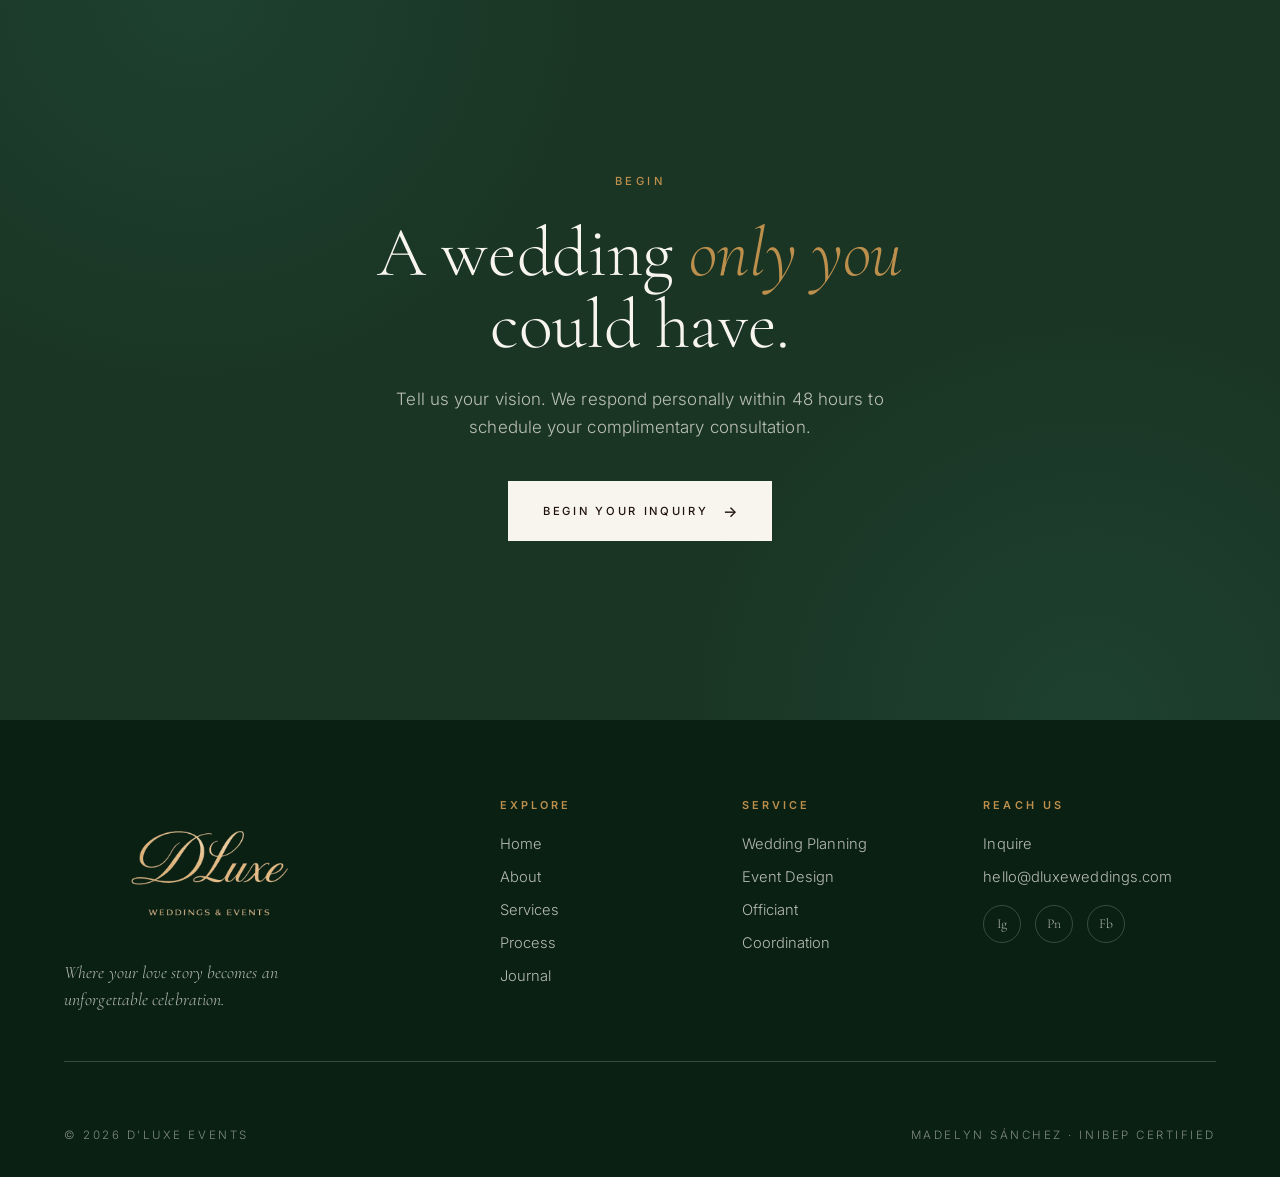
==== commit 51bc962e: "Positioning shift: events company that specializes in weddings - Drop 'studio' descriptor sitewide (" ====
--- a/index.html
+++ b/index.html
@@ -3,8 +3,8 @@
 <head>
 <meta charset="UTF-8">
 <meta name="viewport" content="width=device-width, initial-scale=1.0">
-<title>D'Luxe Weddings & Events — A Wedding Planning Studio in Costa Rica</title>
-<meta name="description" content="A bespoke wedding planning and event design studio led by Madelyn Sánchez. No packages. No templates. A celebration designed exclusively for you.">
+<title>D'Luxe Weddings & Events — Luxury Wedding & Event Design in Costa Rica</title>
+<meta name="description" content="An events company led by Madelyn Sánchez, internationally certified by INIBEP, specializing in luxury weddings in Costa Rica. No packages. No templates. A celebration designed exclusively for you.">
 <link rel="preconnect" href="https://fonts.googleapis.com">
 <link rel="preconnect" href="https://fonts.gstatic.com" crossorigin>
 <link href="https://fonts.googleapis.com/css2?family=Cormorant+Garamond:ital,wght@0,300;0,400;0,500;1,300;1,400;1,500&family=Inter:wght@300;400;500;600&display=swap" rel="stylesheet">
@@ -17,15 +17,15 @@
 
 <meta property="og:type" content="website">
 <meta property="og:site_name" content="D'Luxe Weddings & Events">
-<meta property="og:title" content="D'Luxe Weddings & Events — Luxury Wedding Planning in Costa Rica">
-<meta property="og:description" content="A bespoke wedding planning and event design studio in Costa Rica, led by Madelyn Sánchez. No packages. No templates. A celebration designed exclusively for you.">
+<meta property="og:title" content="D'Luxe Weddings & Events — Luxury Wedding & Event Design in Costa Rica">
+<meta property="og:description" content="An events company led by Madelyn Sánchez, with a deep specialty in luxury weddings in Costa Rica. No packages. No templates. A celebration designed exclusively for you.">
 <meta property="og:url" content="https://dluxeweddings.com/">
 <meta property="og:image" content="https://dluxeweddings.com/assets/images/dluxe-mosaic-a-arch-wide.png">
 <meta property="og:locale" content="en_US">
 
 <meta name="twitter:card" content="summary_large_image">
 <meta name="twitter:title" content="D'Luxe Weddings & Events — Costa Rica">
-<meta name="twitter:description" content="A bespoke wedding planning and event design studio in Costa Rica, led by Madelyn Sánchez.">
+<meta name="twitter:description" content="An events company led by Madelyn Sánchez. Weddings are our deepest specialty. Bespoke and individual — no packages.">
 <meta name="twitter:image" content="https://dluxeweddings.com/assets/images/dluxe-mosaic-a-arch-wide.png">
 
 <script type="application/ld+json">
@@ -40,7 +40,7 @@
       "url": "https://dluxeweddings.com/",
       "logo": {"@type": "ImageObject", "url": "https://dluxeweddings.com/assets/images/dluxe-logo-transparent.png"},
       "image": "https://dluxeweddings.com/assets/images/dluxe-mosaic-a-arch-wide.png",
-      "description": "A luxury wedding planning and event design studio in Costa Rica, led by Madelyn Sánchez, internationally certified by INIBEP. Bespoke weddings designed individually.",
+      "description": "D'Luxe Events is an events company led by Madelyn Sánchez, internationally certified by INIBEP. Weddings are the deepest specialty. Bespoke and individual — no packages, no templates. Based in Costa Rica.",
       "email": "hello@dluxeweddings.com",
       "areaServed": [
         {"@type": "Country", "name": "Costa Rica"},
@@ -95,7 +95,7 @@
   <button class="nav-toggle" aria-label="Menu"><span></span><span></span><span></span></button>
   <ul class="nav-links">
     <li><a href="index.html" class="active">Home</a></li>
-    <li><a href="about.html">Studio</a></li>
+    <li><a href="about.html">About</a></li>
     <li><a href="services.html">Services</a></li>
     <li><a href="process.html">Process</a></li>
     <li><a href="journal/">Journal</a></li>
@@ -105,9 +105,29 @@
 
 <!-- ============== HERO ============== -->
 <header class="hero">
+
+  <div class="hero-particles" aria-hidden="true">
+    <span class="hp" style="left:7%;  width:74px;  height:74px; --d:-2s;  --dur:28s; --x:30px;  --r:-120deg; --o:.20;"><img src="assets/images/hp-rings.png" alt=""></span>
+    <span class="hp" style="left:13%; width:58px;  height:82px; --d:-12s; --dur:34s; --x:-40px; --r:180deg;  --o:.16;"><img src="assets/images/hp-heliconia.png" alt=""></span>
+    <span class="hp" style="left:22%; width:52px;  height:52px; --d:-5s;  --dur:24s; --x:20px;  --r:90deg;   --o:.22;"><img src="assets/images/hp-orchid.png" alt=""></span>
+    <span class="hp" style="left:31%; width:64px;  height:68px; --d:-18s; --dur:38s; --x:-25px; --r:-180deg; --o:.18;"><img src="assets/images/hp-anthurium.png" alt=""></span>
+    <span class="hp" style="left:40%; width:156px; height:180px; --d:-8s;  --dur:30s; --x:35px;  --r:150deg;  --o:.14;"><img src="assets/images/hp-monstera.png" alt=""></span>
+    <span class="hp" style="left:48%; width:66px;  height:66px; --d:-22s; --dur:26s; --x:-30px; --r:-90deg;  --o:.20;"><img src="assets/images/hp-rings.png" alt=""></span>
+    <span class="hp" style="left:57%; width:140px; height:180px; --d:-3s;  --dur:36s; --x:40px;  --r:220deg;  --o:.13;"><img src="assets/images/hp-palm.png" alt=""></span>
+    <span class="hp" style="left:66%; width:56px;  height:56px; --d:-14s; --dur:32s; --x:-20px; --r:-150deg; --o:.22;"><img src="assets/images/hp-hibiscus.png" alt=""></span>
+    <span class="hp" style="left:74%; width:58px;  height:78px; --d:-7s;  --dur:28s; --x:25px;  --r:120deg;  --o:.17;"><img src="assets/images/hp-heliconia.png" alt=""></span>
+    <span class="hp" style="left:82%; width:78px;  height:78px; --d:-16s; --dur:24s; --x:-35px; --r:180deg;  --o:.24;"><img src="assets/images/hp-rings.png" alt=""></span>
+    <span class="hp" style="left:89%; width:58px;  height:58px; --d:-25s; --dur:40s; --x:30px;  --r:-200deg; --o:.14;"><img src="assets/images/hp-orchid.png" alt=""></span>
+    <span class="hp" style="left:95%; width:48px;  height:48px; --d:-10s; --dur:22s; --x:-15px; --r:90deg;   --o:.20;"><img src="assets/images/hp-anthurium.png" alt=""></span>
+    <span class="hp" style="left:17%; width:128px; height:164px; --d:-28s; --dur:34s; --x:20px;  --r:-130deg; --o:.16;"><img src="assets/images/hp-palm.png" alt=""></span>
+    <span class="hp" style="left:36%; width:56px;  height:56px; --d:-19s; --dur:26s; --x:-25px; --r:180deg;  --o:.22;"><img src="assets/images/hp-orchid.png" alt=""></span>
+    <span class="hp" style="left:52%; width:60px;  height:60px; --d:-11s; --dur:32s; --x:30px;  --r:90deg;   --o:.18;"><img src="assets/images/hp-hibiscus.png" alt=""></span>
+    <span class="hp" style="left:78%; width:140px; height:156px; --d:-24s; --dur:28s; --x:-20px; --r:-180deg; --o:.20;"><img src="assets/images/hp-monstera.png" alt=""></span>
+  </div>
+
   <div class="wrap hero-grid">
     <div class="hero-copy">
-      <span class="eyebrow">Wedding Planning Studio · Costa Rica</span>
+      <span class="eyebrow">Weddings &amp; Events · Costa Rica</span>
       <h1>Where your <span class="it">love story</span> becomes a celebration.</h1>
       <div class="hero-foot">
         <p class="lede">No packages, no templates. A wedding designed exclusively for you, by an internationally certified planner with eight years of practice.</p>
@@ -127,7 +147,7 @@
 <!-- ============== OPENER · MARQUEE WORDMARK ============== -->
 <section class="opener">
   <div class="wrap-wide r">
-    <div class="markword"><span class="it">A studio for</span> couples who refuse the ordinary.</div>
+    <div class="markword"><span class="it">Designed for</span> couples who refuse the ordinary.</div>
   </div>
 </section>
 
@@ -143,11 +163,11 @@
         </div>
       </div>
       <div class="editorial-text r d1">
-        <span class="eyebrow">The studio</span>
+        <span class="eyebrow">About D'Luxe</span>
         <h2>Designed with elegance, sensitivity, and exceptional attention.</h2>
         <p class="lede">We do not offer predefined packages. Every couple deserves a celebration designed exclusively for them.</p>
-        <p>D'Luxe Events is led by <em>Madelyn Sánchez</em>, internationally certified by INIBEP, with more than eight years of practice in destination and luxury weddings. She is also a certified Master of Ceremonies and bilingual officiant for symbolic ceremonies, allowing her to guide every moment of the celebration with poise.</p>
-        <a href="about.html" class="btn btn-ghost mt-3">Meet The Studio</a>
+        <p>D'Luxe Events is an events company led by <em>Madelyn Sánchez</em>, internationally certified by INIBEP, with more than eight years of practice. Weddings are her deepest specialty. She is also a certified Master of Ceremonies and bilingual officiant for symbolic ceremonies, allowing her to guide every moment of the celebration with poise.</p>
+        <a href="about.html" class="btn btn-ghost mt-3">About Madelyn</a>
       </div>
     </div>
   </div>
@@ -275,7 +295,7 @@
         <p class="foot-tag">Where your love story becomes an unforgettable celebration.</p>
       </div>
       <div>
-        <h4>Studio</h4>
+        <h4>Explore</h4>
         <ul>
           <li><a href="index.html">Home</a></li>
           <li><a href="about.html">About</a></li>
--- a/assets/css/style.css
+++ b/assets/css/style.css
@@ -325,6 +325,41 @@
     radial-gradient(ellipse 60% 80% at 0% 100%, oklch(0.18 0.03 155 / 0.6), transparent 60%);
   pointer-events: none;
 }
+
+/* Hero ambient particles — slow-drifting rings, leaves, orchids, petals */
+.hero-particles {
+  position: absolute;
+  inset: 0;
+  pointer-events: none;
+  z-index: 1;
+  overflow: hidden;
+}
+.hp {
+  position: absolute;
+  top: -8%;
+  opacity: 0;
+  will-change: transform, opacity;
+  animation: hp-drift var(--dur, 28s) linear infinite;
+  animation-delay: var(--d, 0s);
+}
+.hp img {
+  display: block;
+  width: 100%;
+  height: 100%;
+  object-fit: contain;
+  user-select: none;
+  -webkit-user-drag: none;
+}
+@keyframes hp-drift {
+  0%   { transform: translate3d(0, 0, 0) rotate(0deg); opacity: 0; }
+  6%   { opacity: var(--o, .18); }
+  94%  { opacity: var(--o, .18); }
+  100% { transform: translate3d(var(--x, 30px), 130vh, 0) rotate(var(--r, 360deg)); opacity: 0; }
+}
+@media (max-width: 600px) {
+  /* Halve density on phones to keep low-end devices smooth */
+  .hp:nth-child(even) { display: none; }
+}
 .hero h1, .hero h2, .hero h3 { color: var(--bone); }
 
 .hero-grid {
@@ -405,10 +440,10 @@
 .hero-meta strong { color: var(--brass); font-weight: 400; font-style: normal; letter-spacing: 0.18em; text-transform: uppercase; font-size: 0.7rem; display: block; margin-bottom: .35rem; }
 
 @media (max-width: 1024px) {
-  .hero { padding: 9rem 0 4rem; }
+  .hero { padding: 9rem 0 4rem; flex-direction: column; }
   .hero-grid { grid-template-columns: 1fr; gap: 3rem; align-items: start; }
   .hero-image { max-width: 100%; margin-right: 0; }
-  .hero-meta { position: static; text-align: left; padding: 1rem var(--pad-x) 0; }
+  .hero-meta { position: static; text-align: left; padding: 1rem var(--pad-x) 0; width: 100%; }
 }
 
 /* ========== Marquee section opener ========== */
@@ -1288,6 +1323,161 @@
   transition: color .25s ease;
 }
 .link-underline:hover { color: var(--brass-deep); }
+
+/* ==========================================================
+   Long-form editorial article: tables, callouts, sub-heads
+   ========================================================== */
+
+.post-body h2 {
+  font-family: var(--font-display);
+  font-weight: 400;
+  font-size: clamp(1.6rem, 2.6vw, 2.1rem);
+  line-height: 1.25;
+  margin: 3rem 0 1.25rem;
+  color: var(--ink);
+  letter-spacing: -0.005em;
+}
+.post-body h2 .it { font-style: italic; color: var(--brass-deep); }
+.post-body h3 {
+  font-family: var(--font-display);
+  font-weight: 400;
+  font-size: clamp(1.15rem, 1.7vw, 1.35rem);
+  line-height: 1.3;
+  margin: 2.25rem 0 0.85rem;
+  color: var(--ink);
+  font-style: italic;
+}
+.post-body h2 + p,
+.post-body h3 + p { margin-top: 0; }
+
+.post-table-wrap {
+  margin: 1.75rem 0 2.25rem;
+  border: 1px solid var(--hairline);
+  border-radius: 2px;
+  background: var(--paper);
+  overflow-x: auto;
+  -webkit-overflow-scrolling: touch;
+}
+.post-table {
+  width: 100%;
+  min-width: 560px;
+  border-collapse: collapse;
+  font-family: var(--font-body);
+  font-size: 0.93rem;
+  line-height: 1.5;
+}
+.post-table caption {
+  caption-side: top;
+  text-align: left;
+  font-family: var(--font-body);
+  font-size: 0.7rem;
+  font-weight: 500;
+  letter-spacing: 0.22em;
+  text-transform: uppercase;
+  color: var(--brass-deep);
+  padding: 1rem 1.25rem 0.6rem;
+}
+.post-table thead th {
+  text-align: left;
+  font-family: var(--font-body);
+  font-size: 0.72rem;
+  font-weight: 500;
+  letter-spacing: 0.16em;
+  text-transform: uppercase;
+  color: var(--ink-soft);
+  padding: 0.85rem 1.1rem;
+  border-bottom: 1px solid var(--hairline);
+  background: var(--paper-deep);
+}
+.post-table tbody td {
+  padding: 0.8rem 1.1rem;
+  border-bottom: 1px solid var(--hairline);
+  color: var(--ink);
+  vertical-align: top;
+}
+.post-table tbody tr:last-child td { border-bottom: none; }
+.post-table tbody tr:nth-child(odd) td { background: transparent; }
+.post-table tbody tr.is-total td {
+  font-weight: 600;
+  background: var(--paper-deep);
+  border-top: 1px solid var(--brass);
+  border-bottom: none;
+}
+.post-table .num { text-align: right; font-variant-numeric: tabular-nums; white-space: nowrap; }
+.post-table .pct { text-align: right; font-variant-numeric: tabular-nums; color: var(--ink-soft); white-space: nowrap; }
+.post-table .note { color: var(--ink-soft); font-size: 0.85rem; }
+
+.post-callout {
+  margin: 2rem 0;
+  padding: 1.4rem 1.5rem 1.4rem 1.75rem;
+  border-left: 2px solid var(--brass);
+  background: var(--paper-deep);
+  font-family: var(--font-body);
+  font-size: 0.98rem;
+  line-height: 1.6;
+  color: var(--ink);
+}
+.post-callout strong { color: var(--brass-deep); font-weight: 600; }
+.post-callout p { margin: 0; }
+.post-callout p + p { margin-top: 0.6rem; }
+
+.post-author-bio {
+  margin-top: 3.5rem;
+  padding: 1.75rem 0 0;
+  border-top: 1px solid var(--hairline);
+  font-size: 0.95rem;
+  line-height: 1.65;
+  color: var(--ink-soft);
+}
+.post-author-bio strong { color: var(--ink); font-weight: 500; }
+.post-author-bio a { color: var(--brass-deep); border-bottom: 1px solid var(--brass); }
+.post-author-bio em { font-style: italic; }
+.post-update-note {
+  font-size: 0.82rem;
+  color: var(--ink-soft);
+  font-style: italic;
+  margin-top: 1rem;
+}
+
+.post-toc {
+  margin: 2rem 0 2.5rem;
+  padding: 1.25rem 1.5rem;
+  border: 1px solid var(--hairline);
+  background: var(--paper);
+}
+.post-toc-title {
+  font-size: 0.7rem;
+  font-weight: 500;
+  letter-spacing: 0.28em;
+  text-transform: uppercase;
+  color: var(--brass-deep);
+  margin: 0 0 0.85rem;
+}
+.post-toc ol {
+  list-style: none;
+  margin: 0;
+  padding: 0;
+  counter-reset: toc;
+  columns: 2;
+  column-gap: 2rem;
+}
+@media (max-width: 640px) { .post-toc ol { columns: 1; } }
+.post-toc li {
+  counter-increment: toc;
+  padding: 0.3rem 0;
+  font-family: var(--font-body);
+  font-size: 0.92rem;
+  break-inside: avoid;
+}
+.post-toc li::before {
+  content: counter(toc, decimal-leading-zero);
+  font-size: 0.7rem;
+  letter-spacing: 0.18em;
+  color: var(--brass);
+  margin-right: 0.7rem;
+}
+.post-toc a { color: var(--ink); }
+.post-toc a:hover { color: var(--brass-deep); }
 
 /* ==========================================================
    WhatsApp bubble — fixed, bottom-right, moss + brass glyph
